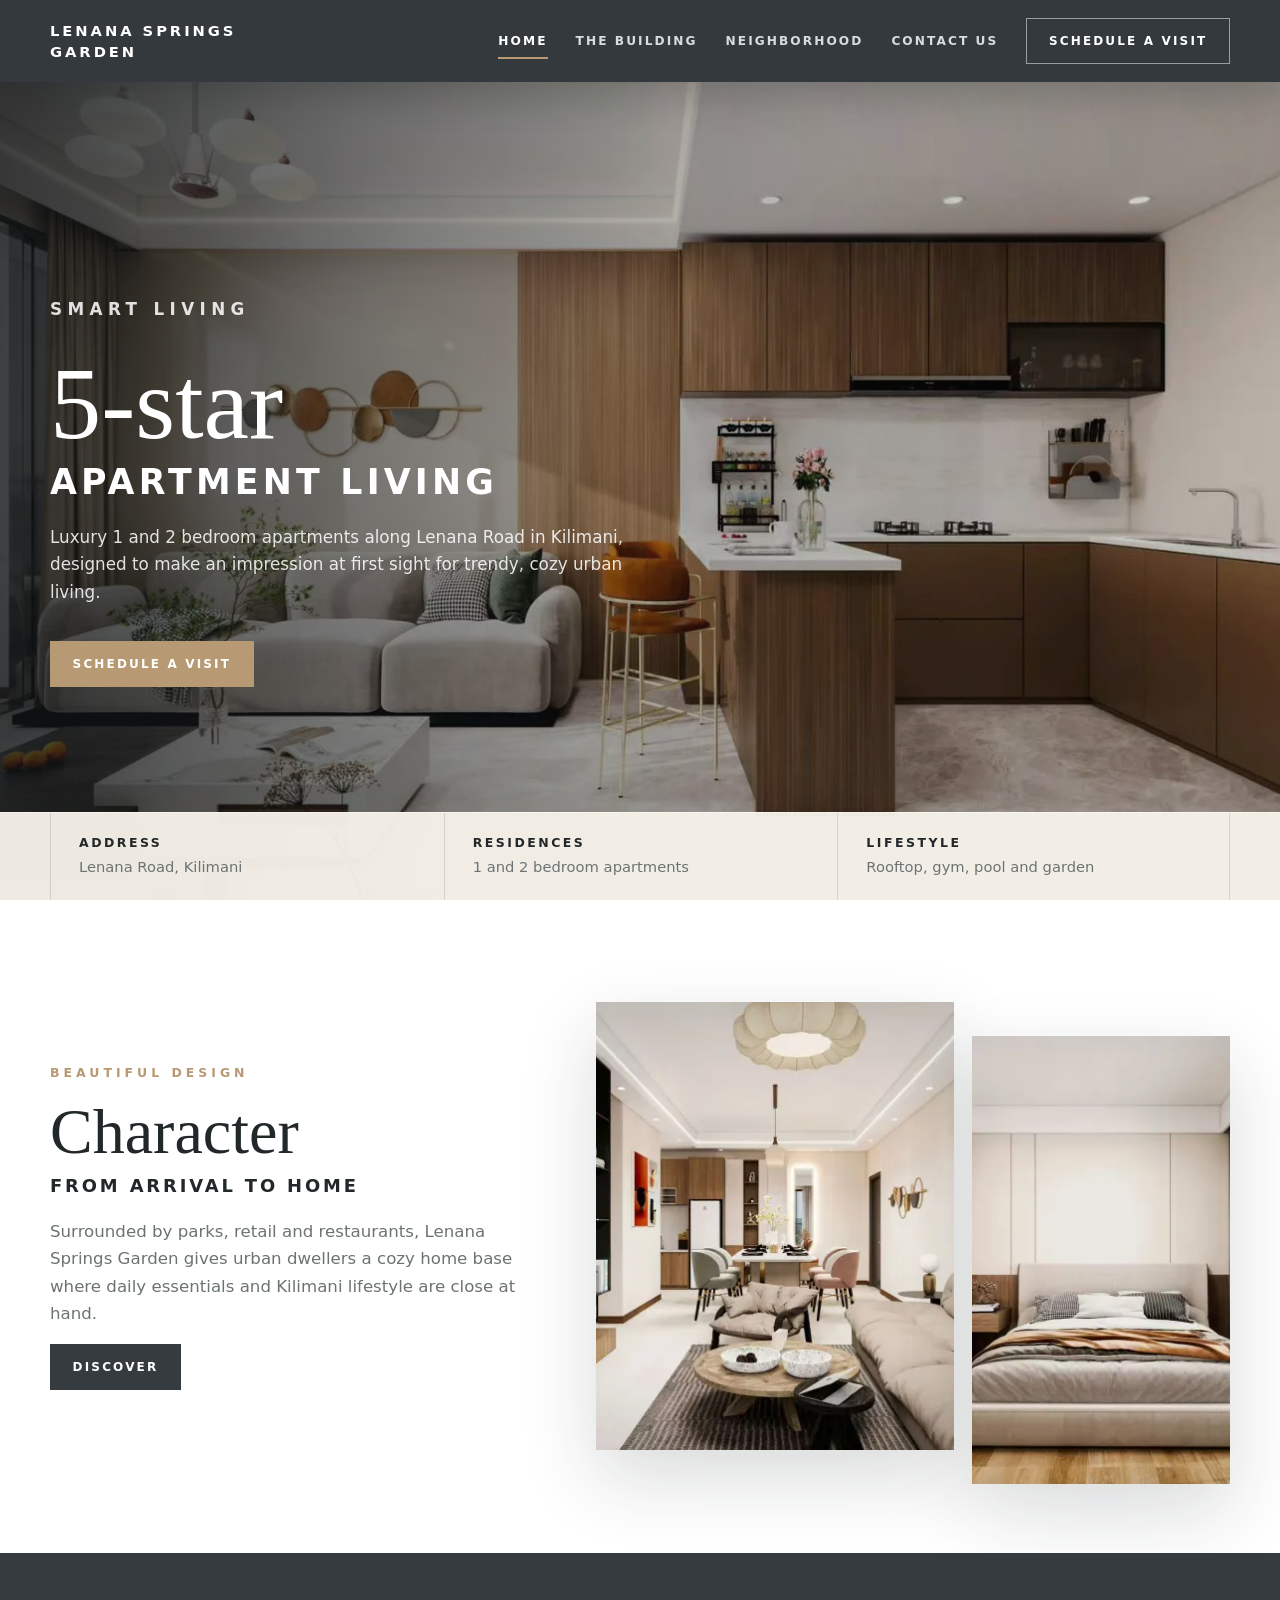
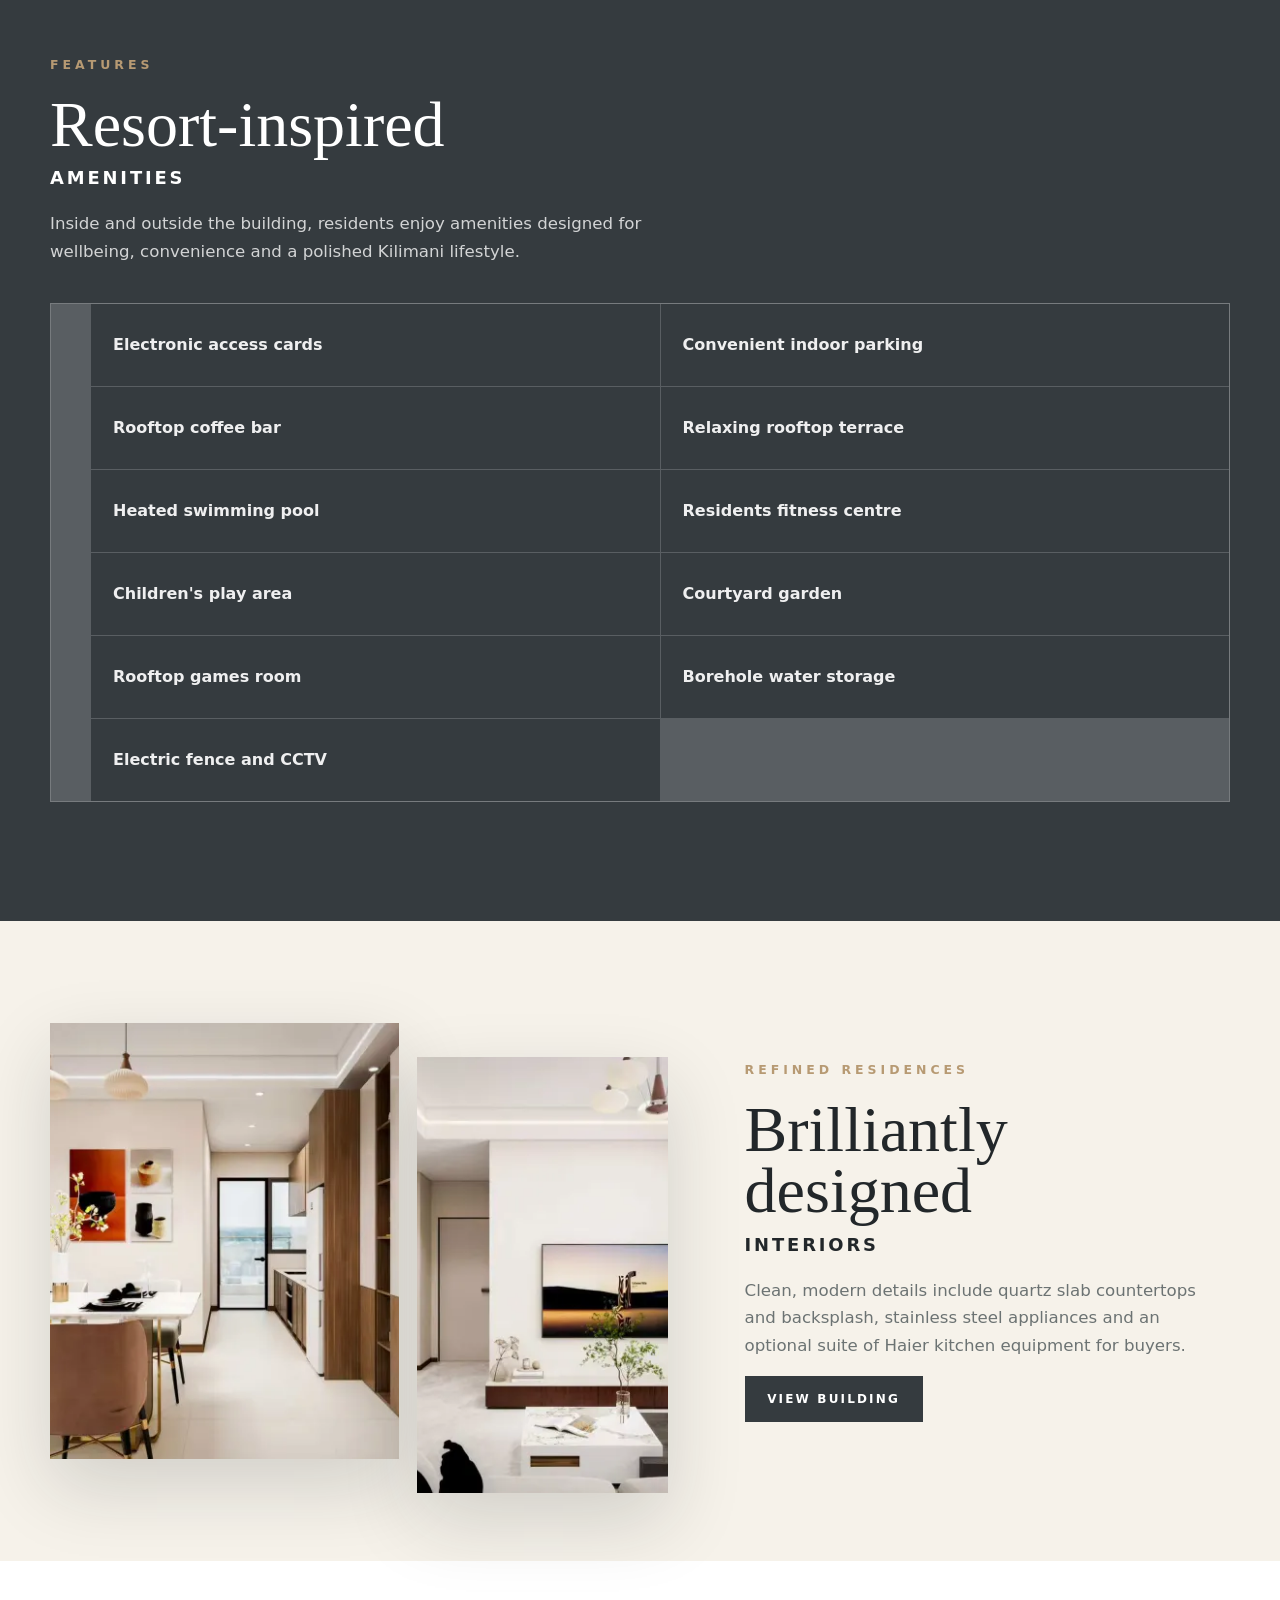
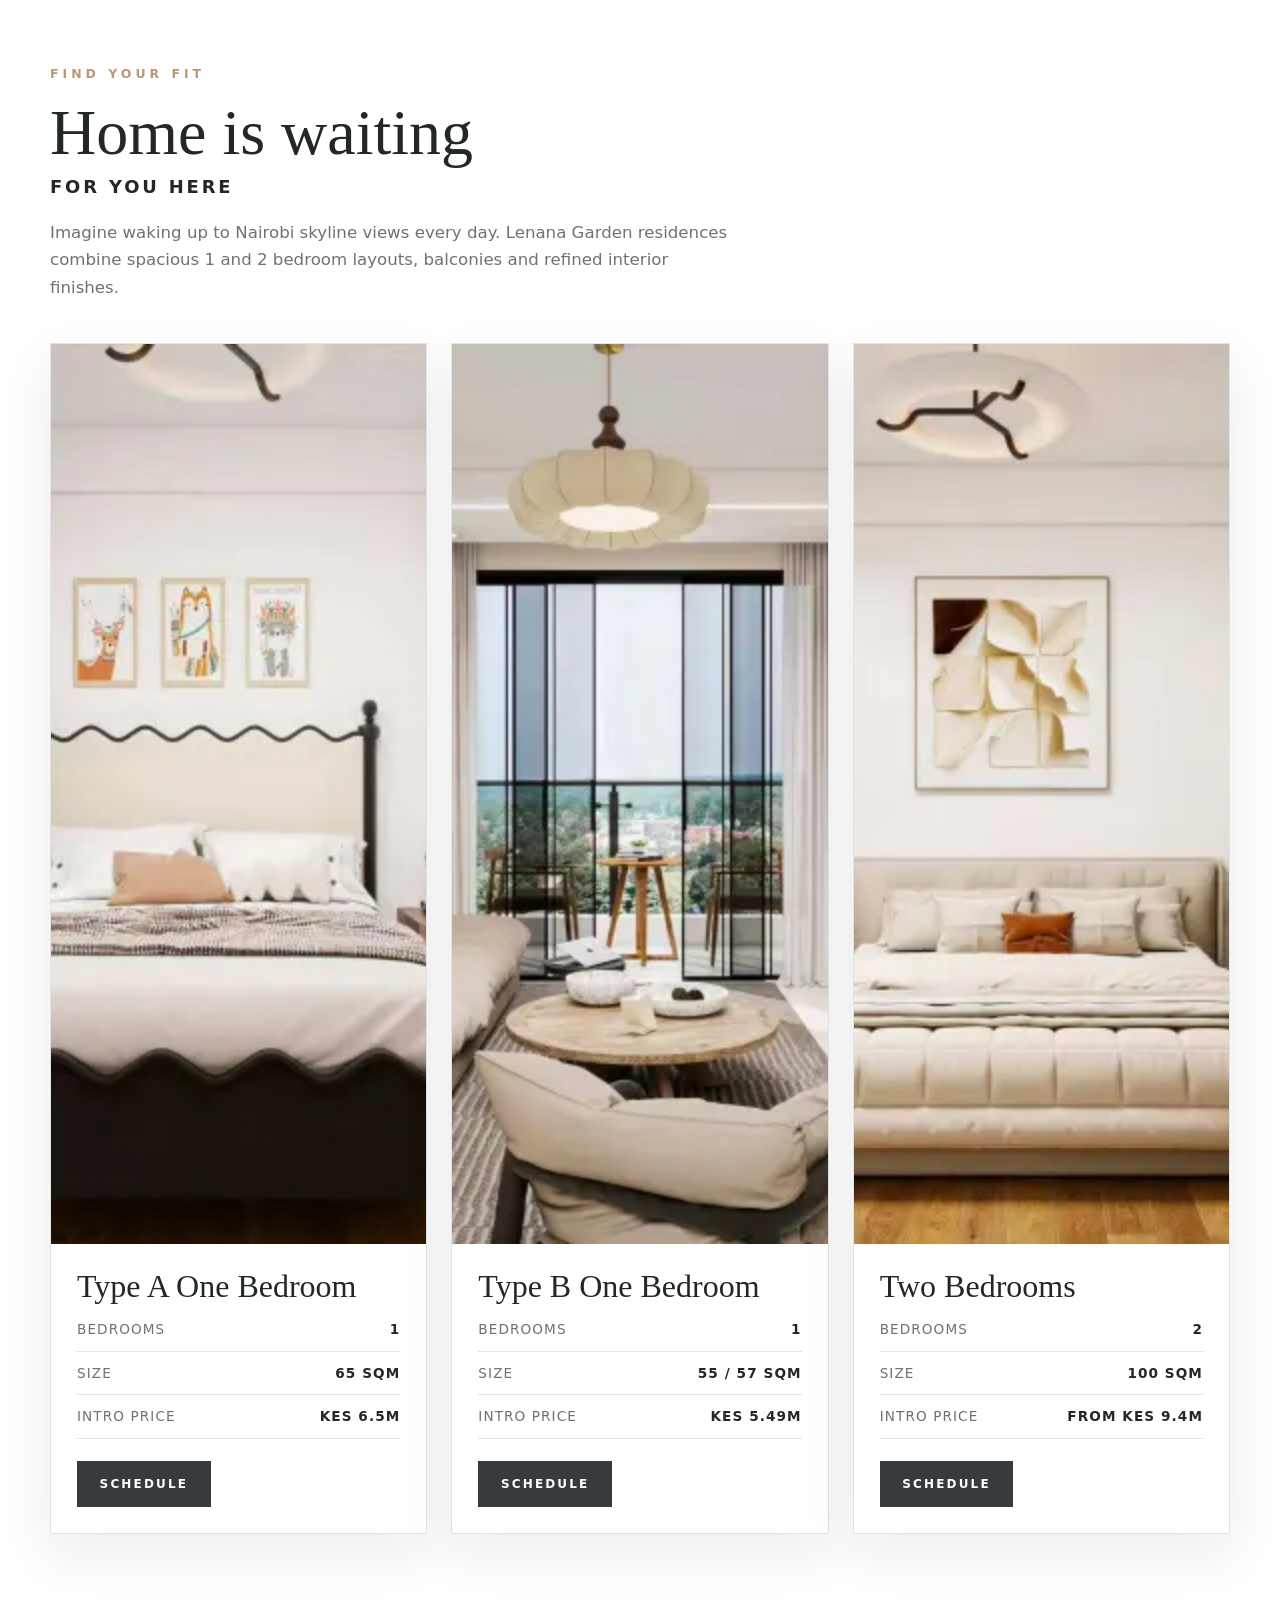
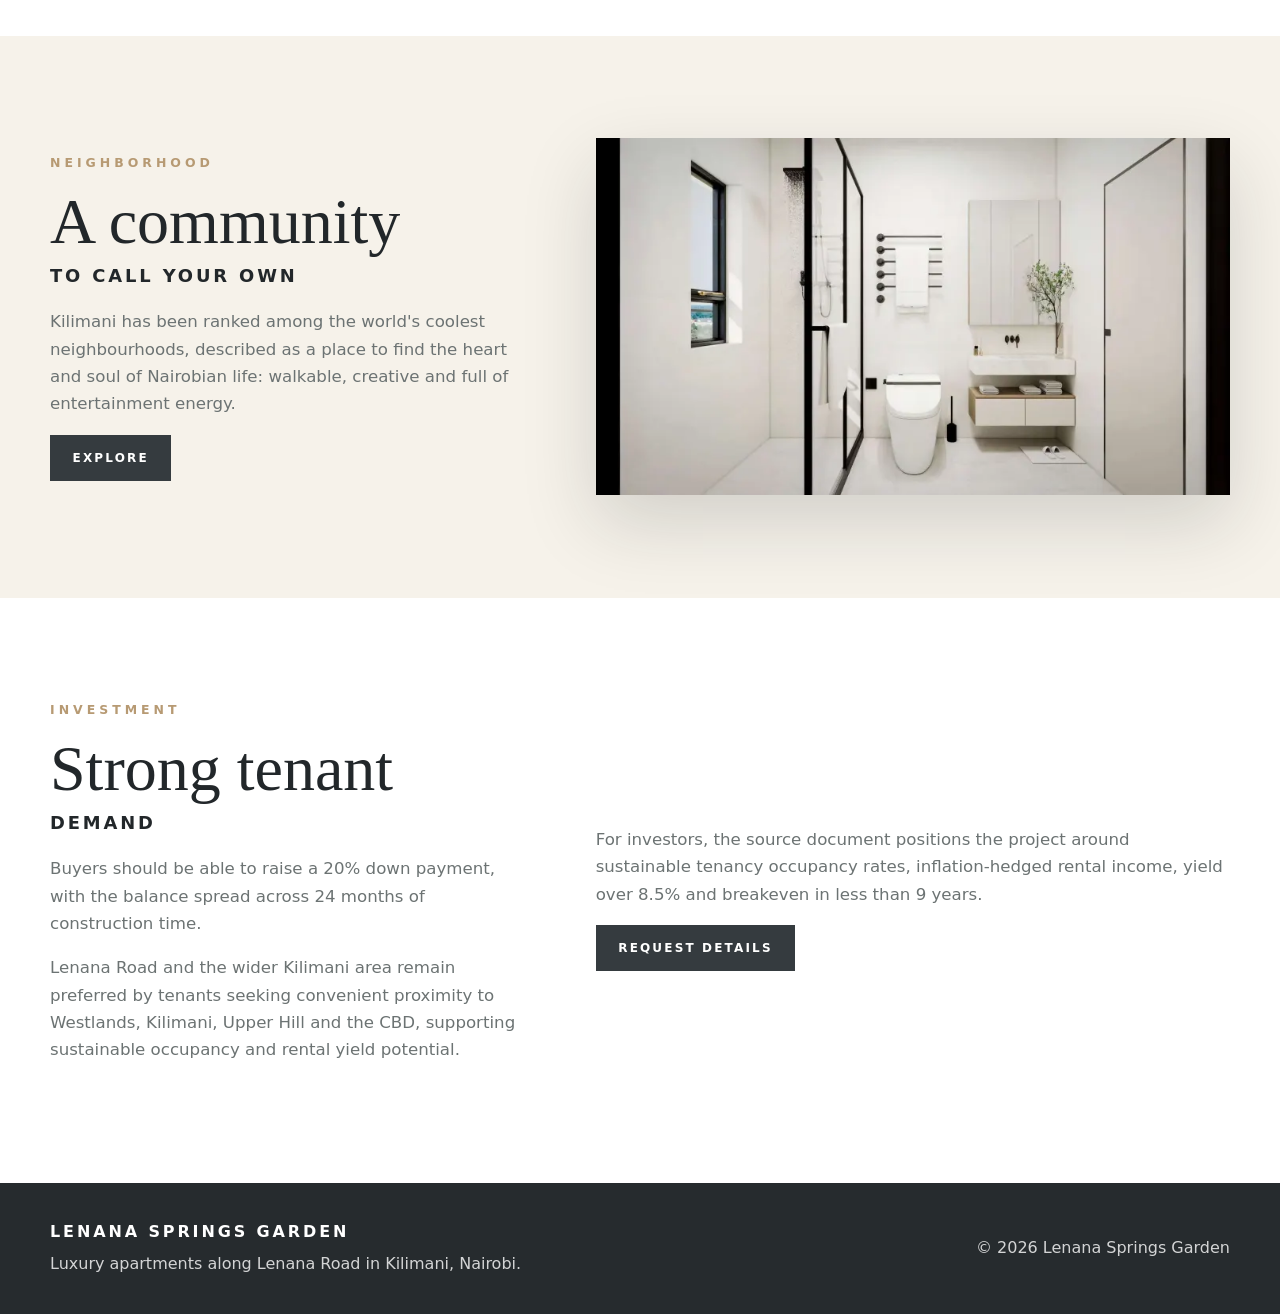
==== index.html @ bd68e7f4 "Initial commit" ====
<!doctype html>
<html lang="en">
<head>
  <meta charset="utf-8">
  <meta name="viewport" content="width=device-width,initial-scale=1">
  <title>Lenana Springs Garden - Luxury Apartments in Kilimani</title>
  <meta name="description" content="Lenana Springs Garden offers luxury 1 and 2 bedroom apartments along Lenana Road in Kilimani, Nairobi with refined interiors, rooftop amenities, secure parking and city convenience.">
  <meta name="robots" content="index, follow">
  <link rel="canonical" href="https://lenanaspringsgarden.co.ke/">
  <meta property="og:title" content="Lenana Springs Garden - Luxury Apartments in Kilimani">
  <meta property="og:description" content="Premium Kilimani apartments with rooftop amenities, refined interiors and secure urban living.">
  <meta property="og:image" content="https://lenanaspringsgarden.co.ke/assets/images/living_room_kitchen.webp">
  <meta property="og:type" content="website">
  <meta name="twitter:card" content="summary_large_image">
  <link rel="preload" as="image" href="assets/images/living_room_kitchen.webp" imagesrcset="assets/images/living_room_kitchen-800.webp 800w, assets/images/living_room_kitchen.webp 1600w" imagesizes="100vw">
  <link rel="icon" href="favicon.svg" type="image/svg+xml">
  <link rel="stylesheet" href="styles.css">
  <script type="application/ld+json">
  {
    "@context": "https://schema.org",
    "@type": "ApartmentComplex",
    "name": "Lenana Springs Garden",
    "url": "https://lenanaspringsgarden.co.ke/",
    "image": "https://lenanaspringsgarden.co.ke/assets/images/living_room_kitchen.webp",
    "email": "sales@lenanaspringsgarden.co.ke",
    "description": "Luxury residential apartments along Lenana Road in Kilimani, Nairobi with rooftop terrace, gym, heated pool, landscaped courtyard and secure parking.",
    "address": {
      "@type": "PostalAddress",
      "streetAddress": "Lenana Road",
      "addressLocality": "Kilimani",
      "addressRegion": "Nairobi",
      "addressCountry": "KE"
    },
    "amenityFeature": [
      { "@type": "LocationFeatureSpecification", "name": "Electronic access cards" },
      { "@type": "LocationFeatureSpecification", "name": "Indoor parking" },
      { "@type": "LocationFeatureSpecification", "name": "Rooftop coffee bar" },
      { "@type": "LocationFeatureSpecification", "name": "Rooftop games room" },
      { "@type": "LocationFeatureSpecification", "name": "Heated swimming pool" },
      { "@type": "LocationFeatureSpecification", "name": "Residents fitness centre" },
      { "@type": "LocationFeatureSpecification", "name": "Children's play area" },
      { "@type": "LocationFeatureSpecification", "name": "Courtyard garden" },
      { "@type": "LocationFeatureSpecification", "name": "Borehole water storage" },
      { "@type": "LocationFeatureSpecification", "name": "Electric fence and CCTV" }
    ],
    "containsPlace": [
      { "@type": "Apartment", "name": "Type A One Bedroom", "floorSize": { "@type": "QuantitativeValue", "value": 65, "unitCode": "MTK" } },
      { "@type": "Apartment", "name": "Type B One Bedroom", "floorSize": { "@type": "QuantitativeValue", "minValue": 55, "maxValue": 57, "unitCode": "MTK" } },
      { "@type": "Apartment", "name": "Two Bedroom", "floorSize": { "@type": "QuantitativeValue", "value": 100, "unitCode": "MTK" } }
    ]
  }
  </script>
</head>
<body>
  <header class="site-header">
    <div class="wrap header-inner">
      <a class="brand" href="index.html">Lenana Springs Garden</a>
      <nav class="nav" id="mainNav" aria-label="Main navigation">
        <a href="index.html" class="active">Home</a>
        <a href="the-building.html">The Building</a>
        <a href="neighborhood.html">Neighborhood</a>
        <a href="contact.html">Contact Us</a>
      </nav>
      <div class="header-actions">
        <button class="button button-outline" type="button" data-modal-open>Schedule a Visit</button>
        <button id="navToggle" class="nav-toggle" type="button" aria-label="Toggle navigation" aria-controls="mainNav" aria-expanded="false">
          <span></span><span></span><span></span>
        </button>
      </div>
    </div>
  </header>

  <main>
    <section class="hero">
      <div class="hero-media">
        <img src="assets/images/living_room_kitchen.webp" srcset="assets/images/living_room_kitchen-800.webp 800w, assets/images/living_room_kitchen.webp 1600w" sizes="100vw" width="1600" height="900" decoding="async" fetchpriority="high" alt="Open-plan Lenana Springs Garden apartment interior">
      </div>
      <div class="wrap">
        <div class="hero-content">
          <p class="eyebrow">Smart Living</p>
          <h1>5-star <span>apartment living</span></h1>
          <p>Luxury 1 and 2 bedroom apartments along Lenana Road in Kilimani, designed to make an impression at first sight for trendy, cozy urban living.</p>
          <button class="button button-primary" type="button" data-modal-open>Schedule a Visit</button>
        </div>
      </div>
      <div class="hero-strip">
        <div class="wrap">
          <div class="strip-item"><strong>Address</strong><span>Lenana Road, Kilimani</span></div>
          <div class="strip-item"><strong>Residences</strong><span>1 and 2 bedroom apartments</span></div>
          <div class="strip-item"><strong>Lifestyle</strong><span>Rooftop, gym, pool and garden</span></div>
        </div>
      </div>
    </section>

    <section class="section section-alt">
      <div class="wrap split">
        <div>
          <p class="eyebrow">Beautiful Design</p>
          <h2 class="section-title">Character <span>from arrival to home</span></h2>
          <p class="lede">Surrounded by parks, retail and restaurants, Lenana Springs Garden gives urban dwellers a cozy home base where daily essentials and Kilimani lifestyle are close at hand.</p>
          <a class="button button-dark" href="the-building.html">Discover</a>
        </div>
        <div class="media-stack">
          <img src="assets/images/living_room.webp" srcset="assets/images/living_room-800.webp 800w, assets/images/living_room.webp 1600w" sizes="(max-width: 700px) 100vw, 50vw" width="1600" height="900" decoding="async" alt="Bright living room at Lenana Springs Garden" loading="lazy">
          <img src="assets/images/bedroom.webp" srcset="assets/images/bedroom-800.webp 800w, assets/images/bedroom.webp 1600w" sizes="(max-width: 700px) 100vw, 50vw" width="1600" height="900" decoding="async" alt="Bedroom interior at Lenana Springs Garden" loading="lazy">
        </div>
      </div>
    </section>

    <section class="section section-deep">
      <div class="wrap">
        <p class="eyebrow">Features</p>
        <h2 class="section-title">Resort-inspired <span>amenities</span></h2>
        <p class="lede">Inside and outside the building, residents enjoy amenities designed for wellbeing, convenience and a polished Kilimani lifestyle.</p>
        <ul class="feature-list">
          <li>Electronic access cards</li>
          <li>Convenient indoor parking</li>
          <li>Rooftop coffee bar</li>
          <li>Relaxing rooftop terrace</li>
          <li>Heated swimming pool</li>
          <li>Residents fitness centre</li>
          <li>Children's play area</li>
          <li>Courtyard garden</li>
          <li>Rooftop games room</li>
          <li>Borehole water storage</li>
          <li>Electric fence and CCTV</li>
        </ul>
      </div>
    </section>

    <section class="section">
      <div class="wrap split reverse">
        <div class="media-stack">
          <img src="assets/images/dining_area.webp" srcset="assets/images/dining_area-800.webp 800w, assets/images/dining_area.webp 1600w" sizes="(max-width: 700px) 100vw, 50vw" width="1600" height="900" decoding="async" alt="Dining area in a Lenana Springs Garden apartment" loading="lazy">
          <img src="assets/images/tv_area.webp" srcset="assets/images/tv_area-800.webp 800w, assets/images/tv_area.webp 1600w" sizes="(max-width: 700px) 100vw, 50vw" width="1600" height="900" decoding="async" alt="TV lounge area in a Lenana Springs Garden apartment" loading="lazy">
        </div>
        <div>
          <p class="eyebrow">Refined Residences</p>
          <h2 class="section-title">Brilliantly designed <span>interiors</span></h2>
          <p class="lede">Clean, modern details include quartz slab countertops and backsplash, stainless steel appliances and an optional suite of Haier kitchen equipment for buyers.</p>
          <a class="button button-dark" href="the-building.html">View Building</a>
        </div>
      </div>
    </section>

    <section class="section section-alt">
      <div class="wrap">
        <p class="eyebrow">Find Your Fit</p>
        <h2 class="section-title">Home is waiting <span>for you here</span></h2>
          <p class="lede">Imagine waking up to Nairobi skyline views every day. Lenana Garden residences combine spacious 1 and 2 bedroom layouts, balconies and refined interior finishes.</p>
        <div class="residence-grid">
          <article class="residence-card">
            <img src="assets/images/bed.webp" srcset="assets/images/bed-800.webp 800w, assets/images/bed.webp 1600w" sizes="(max-width: 700px) 100vw, 50vw" width="1600" height="900" decoding="async" alt="One bedroom apartment bedroom" loading="lazy">
            <div class="residence-card-body">
              <h3>Type A One Bedroom</h3>
              <ul class="specs">
                <li><span>Bedrooms</span><strong>1</strong></li>
                <li><span>Size</span><strong>65 sqm</strong></li>
                <li><span>Intro Price</span><strong>KES 6.5M</strong></li>
              </ul>
              <button class="button button-dark" type="button" data-modal-open>Schedule</button>
            </div>
          </article>
          <article class="residence-card">
            <img src="assets/images/living_room2.webp" srcset="assets/images/living_room2-800.webp 800w, assets/images/living_room2.webp 1600w" sizes="(max-width: 700px) 100vw, 50vw" width="1600" height="900" decoding="async" alt="Two bedroom apartment living area" loading="lazy">
            <div class="residence-card-body">
              <h3>Type B One Bedroom</h3>
              <ul class="specs">
                <li><span>Bedrooms</span><strong>1</strong></li>
                <li><span>Size</span><strong>55 / 57 sqm</strong></li>
                <li><span>Intro Price</span><strong>KES 5.49M</strong></li>
              </ul>
              <button class="button button-dark" type="button" data-modal-open>Schedule</button>
            </div>
          </article>
          <article class="residence-card">
            <img src="assets/images/bed2.webp" srcset="assets/images/bed2-800.webp 800w, assets/images/bed2.webp 1600w" sizes="(max-width: 700px) 100vw, 50vw" width="1600" height="900" decoding="async" alt="Two bedroom apartment bedroom" loading="lazy">
            <div class="residence-card-body">
              <h3>Two Bedrooms</h3>
              <ul class="specs">
                <li><span>Bedrooms</span><strong>2</strong></li>
                <li><span>Size</span><strong>100 sqm</strong></li>
                <li><span>Intro Price</span><strong>From KES 9.4M</strong></li>
              </ul>
              <button class="button button-dark" type="button" data-modal-open>Schedule</button>
            </div>
          </article>
        </div>
      </div>
    </section>

    <section class="section">
      <div class="wrap split">
        <div>
          <p class="eyebrow">Neighborhood</p>
          <h2 class="section-title">A community <span>to call your own</span></h2>
          <p class="lede">Kilimani has been ranked among the world's coolest neighbourhoods, described as a place to find the heart and soul of Nairobian life: walkable, creative and full of entertainment energy.</p>
          <a class="button button-dark" href="neighborhood.html">Explore</a>
        </div>
        <img class="feature-image" src="assets/images/washroom.webp" srcset="assets/images/washroom-800.webp 800w, assets/images/washroom.webp 1600w" sizes="(max-width: 700px) 100vw, 50vw" width="1600" height="900" decoding="async" alt="Bathroom finish at Lenana Springs Garden" loading="lazy">
      </div>
    </section>

    <section class="section section-alt">
      <div class="wrap split">
        <div>
          <p class="eyebrow">Investment</p>
          <h2 class="section-title">Strong tenant <span>demand</span></h2>
          <p class="lede">Buyers should be able to raise a 20% down payment, with the balance spread across 24 months of construction time.</p>
          <p class="lede">Lenana Road and the wider Kilimani area remain preferred by tenants seeking convenient proximity to Westlands, Kilimani, Upper Hill and the CBD, supporting sustainable occupancy and rental yield potential.</p>
        </div>
        <div>
          <p class="lede">For investors, the source document positions the project around sustainable tenancy occupancy rates, inflation-hedged rental income, yield over 8.5% and breakeven in less than 9 years.</p>
          <button class="button button-dark" type="button" data-modal-open>Request Details</button>
        </div>
      </div>
    </section>
  </main>

  <footer class="site-footer">
    <div class="wrap footer-inner">
      <div>
        <p class="footer-brand">Lenana Springs Garden</p>
        <span>Luxury apartments along Lenana Road in Kilimani, Nairobi.</span>
      </div>
      <span>© 2026 Lenana Springs Garden</span>
    </div>
  </footer>

  <div id="contactModal" class="modal" aria-hidden="true">
    <div class="modal-backdrop" data-modal-close></div>
    <div class="modal-content" role="dialog" aria-modal="true" aria-labelledby="modalTitle">
      <div class="modal-header">
        <div>
          <p class="eyebrow">Schedule a Visit</p>
          <h2 id="modalTitle">Contact Sales</h2>
        </div>
        <button type="button" class="modal-close" data-modal-close aria-label="Close contact form">×</button>
      </div>
      <form class="contact-form">
        <label>Your Name<input name="name" autocomplete="name" required></label>
        <label>Your Email<input name="email" type="email" autocomplete="email" required></label>
        <label>Preferred Date<input name="date" type="date"></label>
        <label>Phone Number<input name="phone" autocomplete="tel"></label>
        <label>Message<textarea name="message"></textarea></label>
        <button type="submit" class="button button-primary">Send Enquiry</button>
      </form>
    </div>
  </div>
  <script src="script.js"></script>
</body>
</html>
---- styles.css ----
:root {
  --ink: #22272a;
  --muted: #6c7373;
  --paper: #f6f2ea;
  --paper-deep: #ebe3d6;
  --white: #fff;
  --charcoal: #353b3f;
  --charcoal-2: #262b2e;
  --gold: #b79a73;
  --gold-dark: #917553;
  --line: rgba(34, 39, 42, 0.13);
  --shadow: 0 28px 70px rgba(24, 28, 31, 0.16);
  --max: 1180px;
}

* { box-sizing: border-box; }

html { scroll-behavior: smooth; }

body {
  margin: 0;
  color: var(--ink);
  background: var(--paper);
  font-family: "Montserrat", "Avenir Next", Inter, system-ui, -apple-system, BlinkMacSystemFont, "Segoe UI", sans-serif;
  line-height: 1.65;
}

body.modal-lock { overflow: hidden; }

img { display: block; width: 100%; max-width: 100%; }
a { color: inherit; text-decoration: none; }
button, input, textarea { font: inherit; }

.wrap {
  width: min(var(--max), calc(100% - 40px));
  margin: 0 auto;
}

.site-header {
  position: sticky;
  top: 0;
  z-index: 30;
  background: rgba(48, 54, 58, 0.98);
  color: var(--white);
  box-shadow: 0 12px 38px rgba(0, 0, 0, 0.18);
}

.header-inner {
  min-height: 82px;
  display: flex;
  align-items: center;
  gap: 28px;
}

.brand {
  max-width: 240px;
  font-size: 0.92rem;
  font-weight: 800;
  letter-spacing: 0.2em;
  line-height: 1.45;
  text-transform: uppercase;
}

.nav {
  margin-left: auto;
  display: flex;
  align-items: center;
  gap: 28px;
}

.nav a {
  position: relative;
  padding: 30px 0;
  font-size: 0.76rem;
  font-weight: 800;
  letter-spacing: 0.17em;
  text-transform: uppercase;
  color: rgba(255, 255, 255, 0.82);
}

.nav a::after {
  content: "";
  position: absolute;
  left: 0;
  right: 0;
  bottom: 22px;
  height: 2px;
  transform: scaleX(0);
  transform-origin: left;
  background: var(--gold);
  transition: transform 0.22s ease;
}

.nav a:hover,
.nav a:focus,
.nav a.active { color: var(--white); }

.nav a:hover::after,
.nav a:focus::after,
.nav a.active::after { transform: scaleX(1); }

.header-actions {
  display: flex;
  align-items: center;
  gap: 14px;
}

.button {
  min-height: 46px;
  display: inline-flex;
  align-items: center;
  justify-content: center;
  gap: 8px;
  border: 1px solid transparent;
  border-radius: 0;
  padding: 0.9rem 1.35rem;
  cursor: pointer;
  font-weight: 800;
  font-size: 0.75rem;
  letter-spacing: 0.18em;
  line-height: 1;
  text-transform: uppercase;
  transition: background 0.22s ease, color 0.22s ease, border-color 0.22s ease, transform 0.22s ease;
}

.button:hover { transform: translateY(-1px); }
.button-primary { background: var(--gold); border-color: var(--gold); color: var(--white); }
.button-primary:hover { background: var(--gold-dark); border-color: var(--gold-dark); }
.button-outline { background: transparent; border-color: rgba(255, 255, 255, 0.5); color: var(--white); }
.button-outline:hover { background: var(--white); color: var(--charcoal); }
.button-dark { background: var(--charcoal); border-color: var(--charcoal); color: var(--white); }
.button-dark:hover { background: var(--charcoal-2); }

.nav-toggle {
  display: none;
  width: 46px;
  height: 46px;
  border: 1px solid rgba(255, 255, 255, 0.28);
  background: transparent;
  color: var(--white);
  cursor: pointer;
}

.nav-toggle span {
  display: block;
  width: 18px;
  height: 2px;
  margin: 4px auto;
  background: currentColor;
}

.hero {
  position: relative;
  min-height: calc(100vh - 82px);
  display: grid;
  align-items: center;
  overflow: hidden;
  color: var(--white);
  background: var(--charcoal);
}

.hero-media {
  position: absolute;
  inset: 0;
}

.hero-media img {
  height: 100%;
  object-fit: cover;
}

.hero-media::after {
  content: "";
  position: absolute;
  inset: 0;
  background: linear-gradient(90deg, rgba(16, 20, 22, 0.78), rgba(16, 20, 22, 0.35) 48%, rgba(16, 20, 22, 0.08));
}

.hero-content {
  position: relative;
  z-index: 1;
  padding: 8vw 0 10vw;
  max-width: 720px;
}

.eyebrow {
  margin: 0 0 18px;
  color: var(--gold);
  font-size: 0.78rem;
  font-weight: 900;
  letter-spacing: 0.32em;
  text-transform: uppercase;
}

.hero h1,
.page-hero h1 {
  margin: 0;
  font-family: Georgia, "Times New Roman", serif;
  font-size: clamp(3.6rem, 8vw, 7.7rem);
  line-height: 0.92;
  font-weight: 500;
  letter-spacing: 0;
}

.hero h1 span,
.page-hero h1 span {
  display: block;
  margin-top: 14px;
  font-family: "Montserrat", Inter, system-ui, sans-serif;
  font-size: 0.34em;
  font-weight: 900;
  letter-spacing: 0.12em;
  text-transform: uppercase;
}

.hero p,
.page-hero p {
  max-width: 580px;
  margin: 26px 0 34px;
  color: rgba(255, 255, 255, 0.86);
  font-size: 1.05rem;
}

.hero-strip {
  position: absolute;
  left: 0;
  right: 0;
  bottom: 0;
  z-index: 2;
  background: rgba(246, 242, 234, 0.96);
  color: var(--ink);
  border-top: 1px solid rgba(255, 255, 255, 0.45);
}

.hero-strip .wrap {
  min-height: 82px;
  display: grid;
  grid-template-columns: repeat(3, 1fr);
  gap: 1px;
}

.strip-item {
  padding: 20px 28px;
  border-left: 1px solid var(--line);
}

.strip-item:last-child { border-right: 1px solid var(--line); }
.strip-item strong { display: block; font-size: 0.78rem; letter-spacing: 0.2em; text-transform: uppercase; }
.strip-item span { color: var(--muted); font-size: 0.92rem; }

.section {
  padding: clamp(72px, 8vw, 118px) 0;
}

.section-alt { background: var(--white); }
.section-deep { background: var(--charcoal); color: var(--white); }

.split {
  display: grid;
  grid-template-columns: 0.85fr 1.15fr;
  gap: clamp(36px, 6vw, 88px);
  align-items: center;
}

.split.reverse { grid-template-columns: 1.12fr 0.88fr; }

.section-title {
  margin: 0 0 24px;
  font-family: Georgia, "Times New Roman", serif;
  font-size: clamp(2.65rem, 5vw, 5.2rem);
  line-height: 0.96;
  font-weight: 500;
  letter-spacing: 0;
}

.section-title span {
  display: block;
  margin-top: 14px;
  font-family: "Montserrat", Inter, system-ui, sans-serif;
  font-size: 0.28em;
  font-weight: 900;
  letter-spacing: 0.16em;
  text-transform: uppercase;
}

.lede {
  max-width: 680px;
  color: var(--muted);
  font-size: 1.04rem;
}

.section-deep .lede { color: rgba(255, 255, 255, 0.78); }

.media-stack {
  display: grid;
  grid-template-columns: 1fr 0.72fr;
  gap: 18px;
  align-items: end;
}

.media-stack img,
.feature-image,
.gallery-grid img {
  height: 100%;
  object-fit: cover;
  box-shadow: var(--shadow);
}

.media-stack img:first-child { aspect-ratio: 4 / 5; }
.media-stack img:last-child { aspect-ratio: 4 / 3; transform: translateY(34px); }

.feature-list {
  display: grid;
  grid-template-columns: repeat(2, minmax(0, 1fr));
  gap: 1px;
  margin-top: 38px;
  background: rgba(255, 255, 255, 0.18);
  border: 1px solid rgba(255, 255, 255, 0.18);
}

.feature-list li {
  list-style: none;
  min-height: 82px;
  display: flex;
  align-items: center;
  padding: 18px 22px;
  background: var(--charcoal);
  font-weight: 800;
  color: rgba(255, 255, 255, 0.92);
}

.residence-grid {
  display: grid;
  grid-template-columns: repeat(3, minmax(0, 1fr));
  gap: 24px;
  margin-top: 42px;
}

.residence-card {
  background: var(--white);
  border: 1px solid var(--line);
  box-shadow: 0 20px 50px rgba(25, 29, 31, 0.08);
}

.residence-card img {
  aspect-ratio: 16 / 10;
  object-fit: cover;
}

.residence-card-body {
  padding: 26px;
}

.residence-card h3 {
  margin: 0 0 16px;
  font-family: Georgia, "Times New Roman", serif;
  font-size: 2rem;
  line-height: 1;
  font-weight: 500;
}

.specs {
  display: grid;
  gap: 10px;
  margin: 0 0 22px;
  padding: 0;
}

.specs li {
  display: flex;
  justify-content: space-between;
  gap: 16px;
  border-bottom: 1px solid var(--line);
  padding-bottom: 10px;
  list-style: none;
  color: var(--muted);
  font-size: 0.85rem;
  text-transform: uppercase;
  letter-spacing: 0.08em;
}

.specs strong { color: var(--ink); }

.gallery-grid {
  display: grid;
  grid-template-columns: 1.1fr 0.9fr 1fr;
  gap: 18px;
  margin-top: 42px;
}

.gallery-grid img { aspect-ratio: 1 / 1; }
.gallery-grid img:nth-child(2) { aspect-ratio: 1 / 1.35; }

.page-hero {
  position: relative;
  min-height: 58vh;
  display: grid;
  align-items: end;
  overflow: hidden;
  color: var(--white);
  background: var(--charcoal);
}

.page-hero .hero-content { padding: 7vw 0; }

.contact-panel {
  display: grid;
  grid-template-columns: 0.9fr 1.1fr;
  gap: clamp(34px, 5vw, 72px);
  align-items: start;
}

.contact-details {
  display: grid;
  gap: 20px;
  margin-top: 32px;
}

.contact-details div {
  padding-top: 20px;
  border-top: 1px solid var(--line);
}

.contact-details strong {
  display: block;
  margin-bottom: 6px;
  font-size: 0.8rem;
  letter-spacing: 0.18em;
  text-transform: uppercase;
}

.contact-form {
  display: grid;
  gap: 16px;
  padding: clamp(26px, 4vw, 44px);
  background: var(--white);
  border: 1px solid var(--line);
  box-shadow: var(--shadow);
}

.contact-form label {
  display: grid;
  gap: 8px;
  color: var(--muted);
  font-size: 0.82rem;
  font-weight: 800;
  letter-spacing: 0.12em;
  text-transform: uppercase;
}

.contact-form input,
.contact-form textarea {
  width: 100%;
  border: 0;
  border-bottom: 1px solid rgba(34, 39, 42, 0.22);
  border-radius: 0;
  background: transparent;
  padding: 12px 0;
  color: var(--ink);
  outline: none;
}

.contact-form input:focus,
.contact-form textarea:focus { border-color: var(--gold); }
.contact-form textarea { min-height: 132px; resize: vertical; }

.site-footer {
  background: var(--charcoal-2);
  color: rgba(255, 255, 255, 0.8);
  padding: 36px 0;
}

.footer-inner {
  display: flex;
  justify-content: space-between;
  gap: 24px;
  align-items: center;
}

.footer-brand {
  margin: 0 0 6px;
  color: var(--white);
  font-weight: 900;
  letter-spacing: 0.18em;
  text-transform: uppercase;
}

.modal {
  position: fixed;
  inset: 0;
  z-index: 100;
  display: none;
  align-items: center;
  justify-content: center;
  padding: 20px;
}

.modal.open { display: flex; }

.modal-backdrop {
  position: absolute;
  inset: 0;
  background: rgba(18, 22, 24, 0.72);
  backdrop-filter: blur(6px);
}

.modal-content {
  position: relative;
  z-index: 1;
  width: min(620px, 100%);
  max-height: calc(100vh - 40px);
  overflow: auto;
  background: var(--paper);
  box-shadow: 0 40px 100px rgba(0, 0, 0, 0.32);
}

.modal-header {
  display: flex;
  justify-content: space-between;
  gap: 24px;
  padding: 30px 34px 0;
}

.modal-header h2 {
  margin: 0 0 16px;
  font-family: Georgia, "Times New Roman", serif;
  font-size: 2.4rem;
  line-height: 1;
  font-weight: 500;
}

.modal-close {
  width: 42px;
  height: 42px;
  border: 1px solid var(--line);
  background: var(--white);
  cursor: pointer;
  color: var(--ink);
  font-size: 1.5rem;
}

.modal .contact-form {
  box-shadow: none;
  border: 0;
  background: transparent;
  padding-top: 12px;
}

@media (max-width: 980px) {
  .header-inner { min-height: 72px; }
  .nav {
    position: absolute;
    top: 100%;
    left: 20px;
    right: 20px;
    display: none;
    flex-direction: column;
    align-items: stretch;
    gap: 0;
    padding: 10px 18px 18px;
    background: rgba(48, 54, 58, 0.98);
  }

  .nav.open { display: flex; }
  .nav a { padding: 16px 0; }
  .nav a::after { bottom: 10px; }
  .nav-toggle { display: block; }
  .header-actions { margin-left: auto; }
  .header-actions .button { display: none; }
  .hero { min-height: 760px; }
  .hero-strip .wrap,
  .split,
  .split.reverse,
  .contact-panel { grid-template-columns: 1fr; }
  .strip-item { border-right: 1px solid var(--line); }
  .media-stack,
  .residence-grid,
  .gallery-grid { grid-template-columns: 1fr 1fr; }
}

@media (max-width: 680px) {
  .wrap { width: min(100% - 28px, var(--max)); }
  .brand { font-size: 0.76rem; letter-spacing: 0.14em; }
  .hero { min-height: 720px; }
  .hero-content { padding-bottom: 250px; }
  .hero-media::after { background: linear-gradient(180deg, rgba(16, 20, 22, 0.78), rgba(16, 20, 22, 0.32)); }
  .hero-strip .wrap,
  .feature-list,
  .media-stack,
  .residence-grid,
  .gallery-grid { grid-template-columns: 1fr; }
  .media-stack img:last-child { transform: none; }
  .section { padding: 64px 0; }
  .footer-inner { flex-direction: column; align-items: flex-start; }
  .modal-header { padding: 24px 24px 0; }
  .modal .contact-form { padding: 18px 24px 28px; }
}
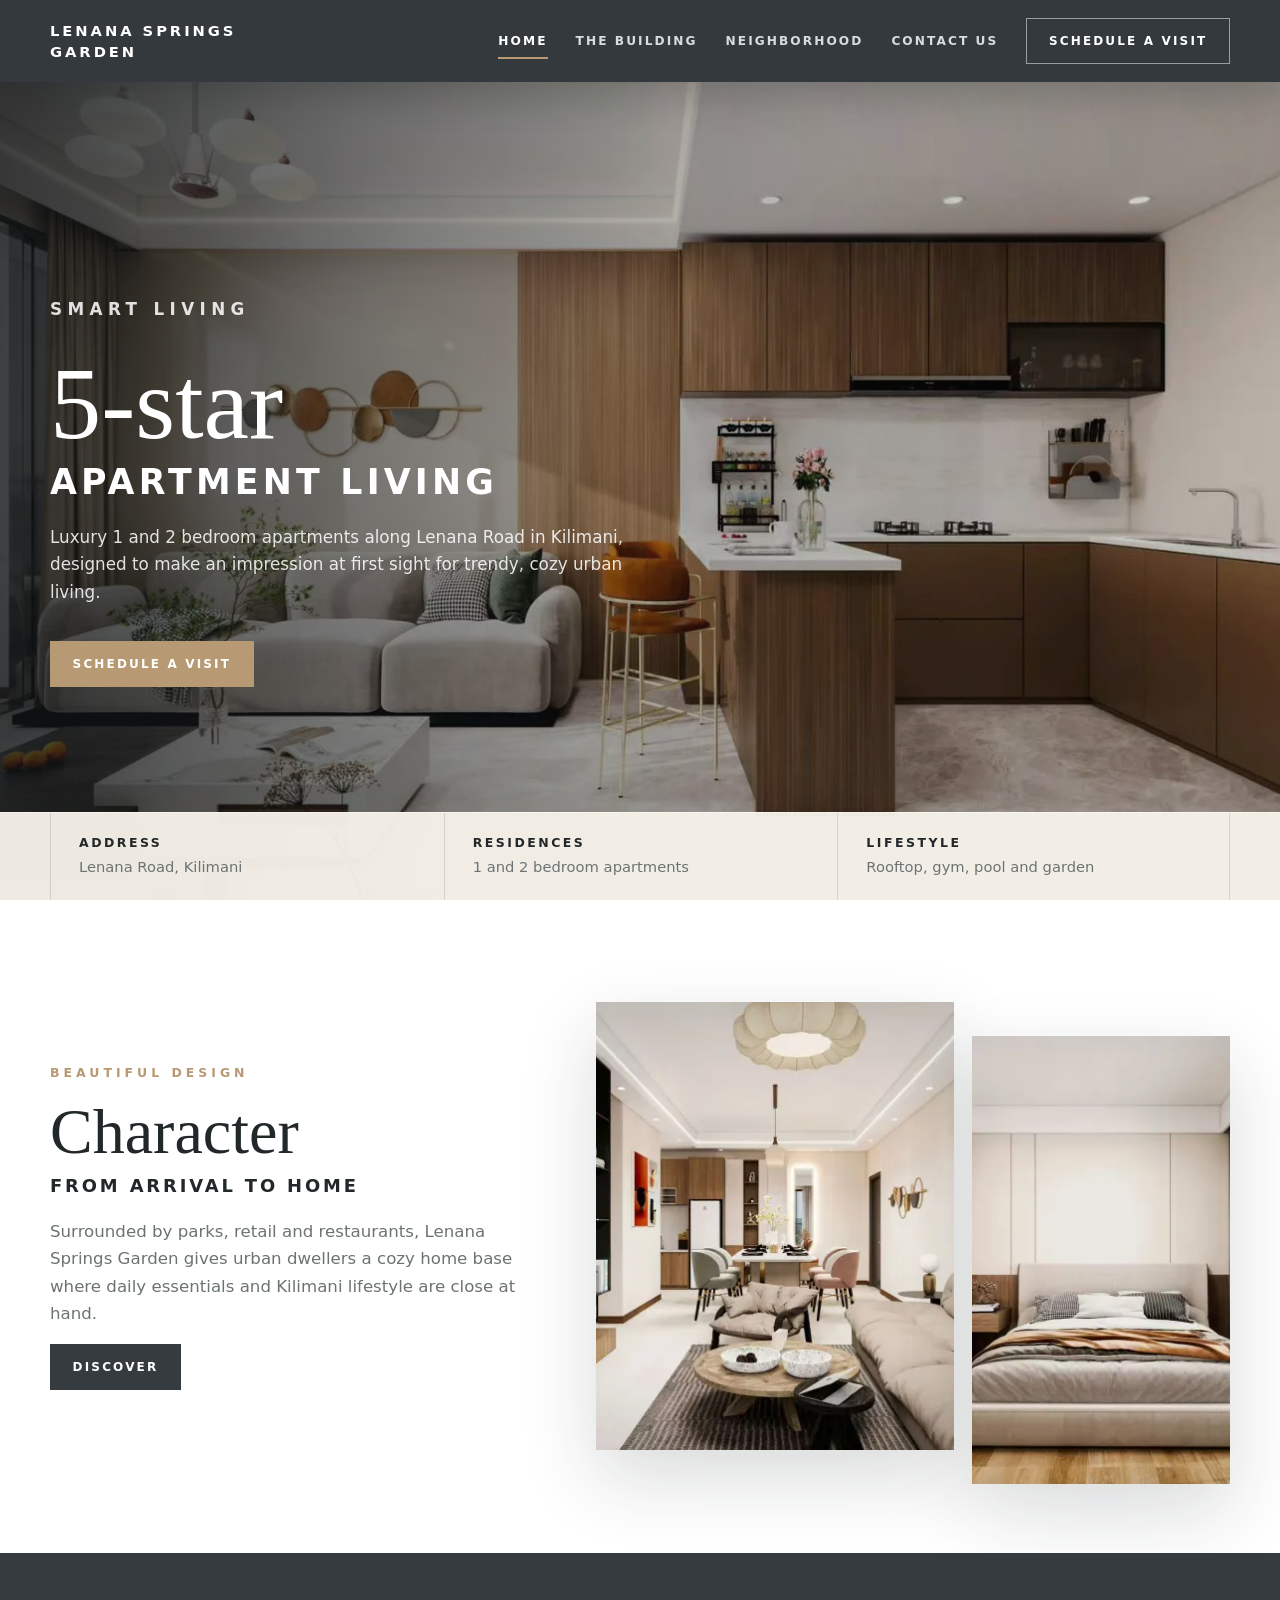
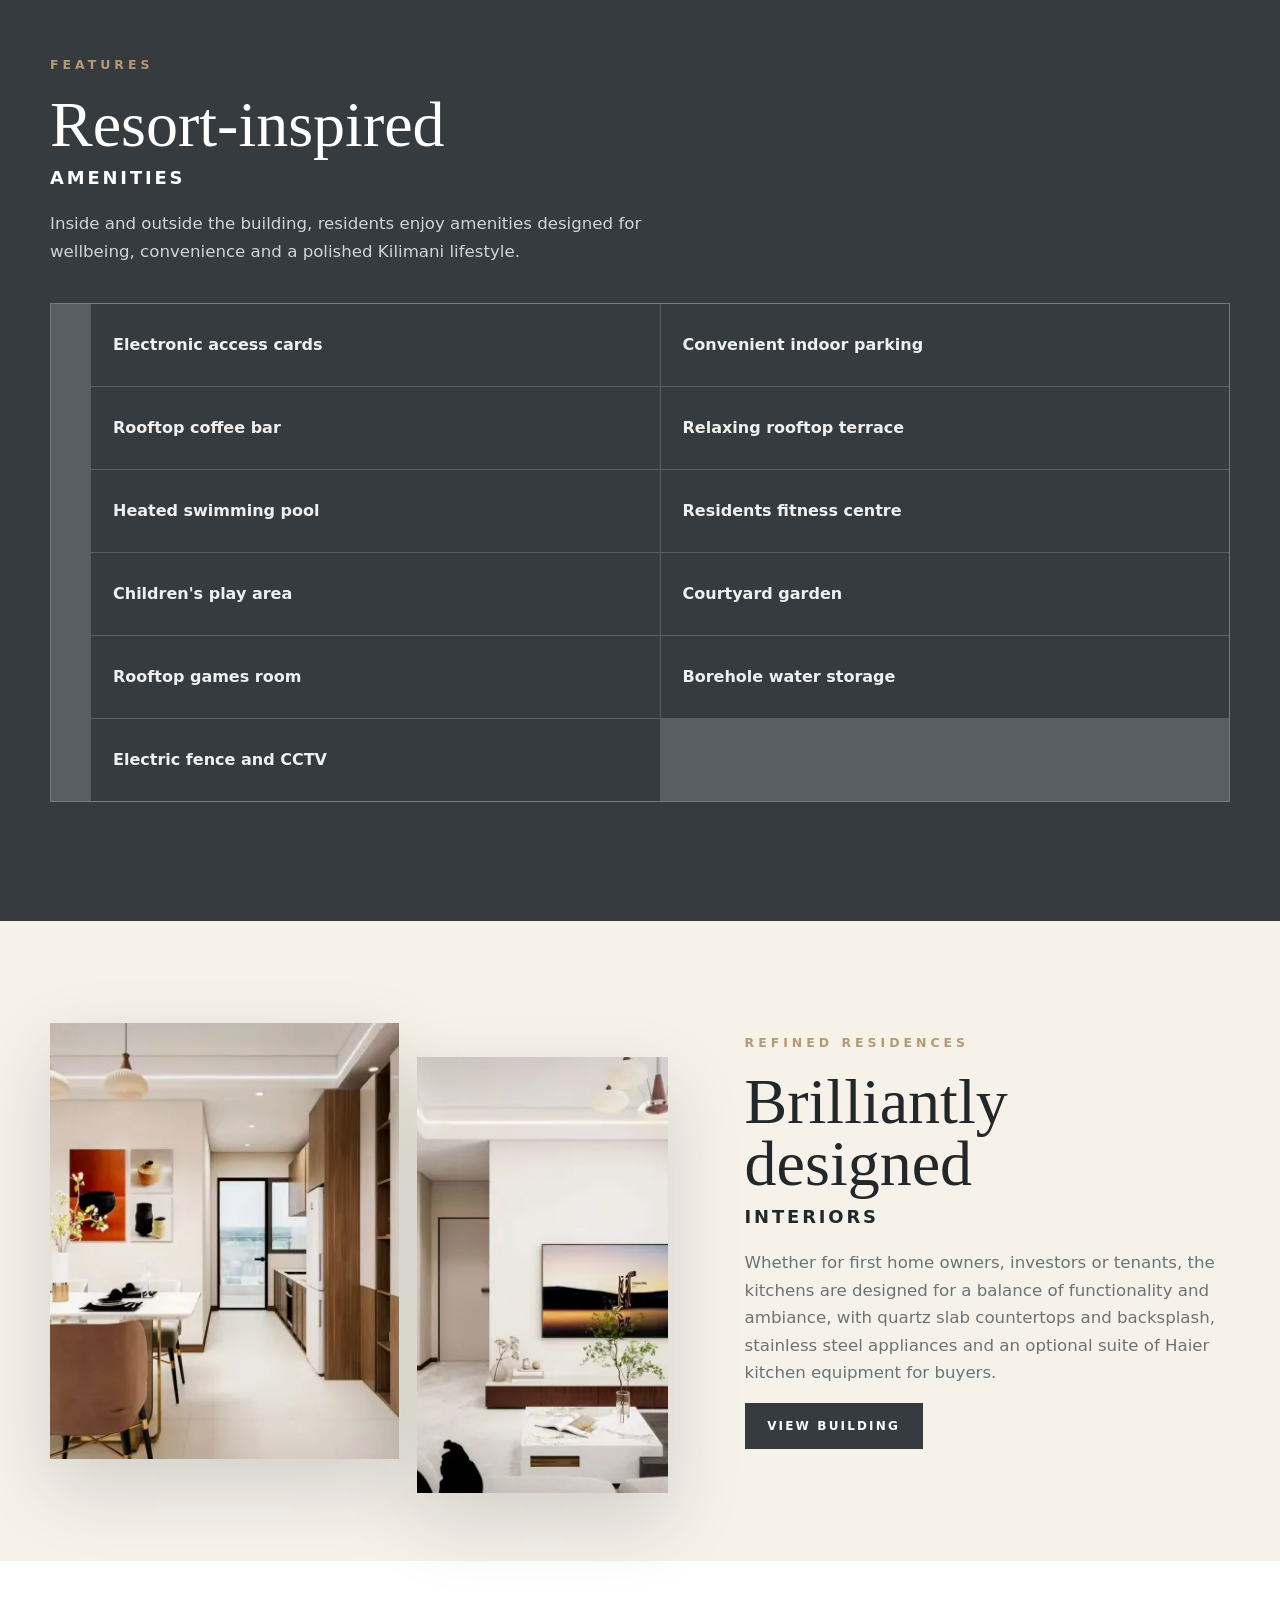
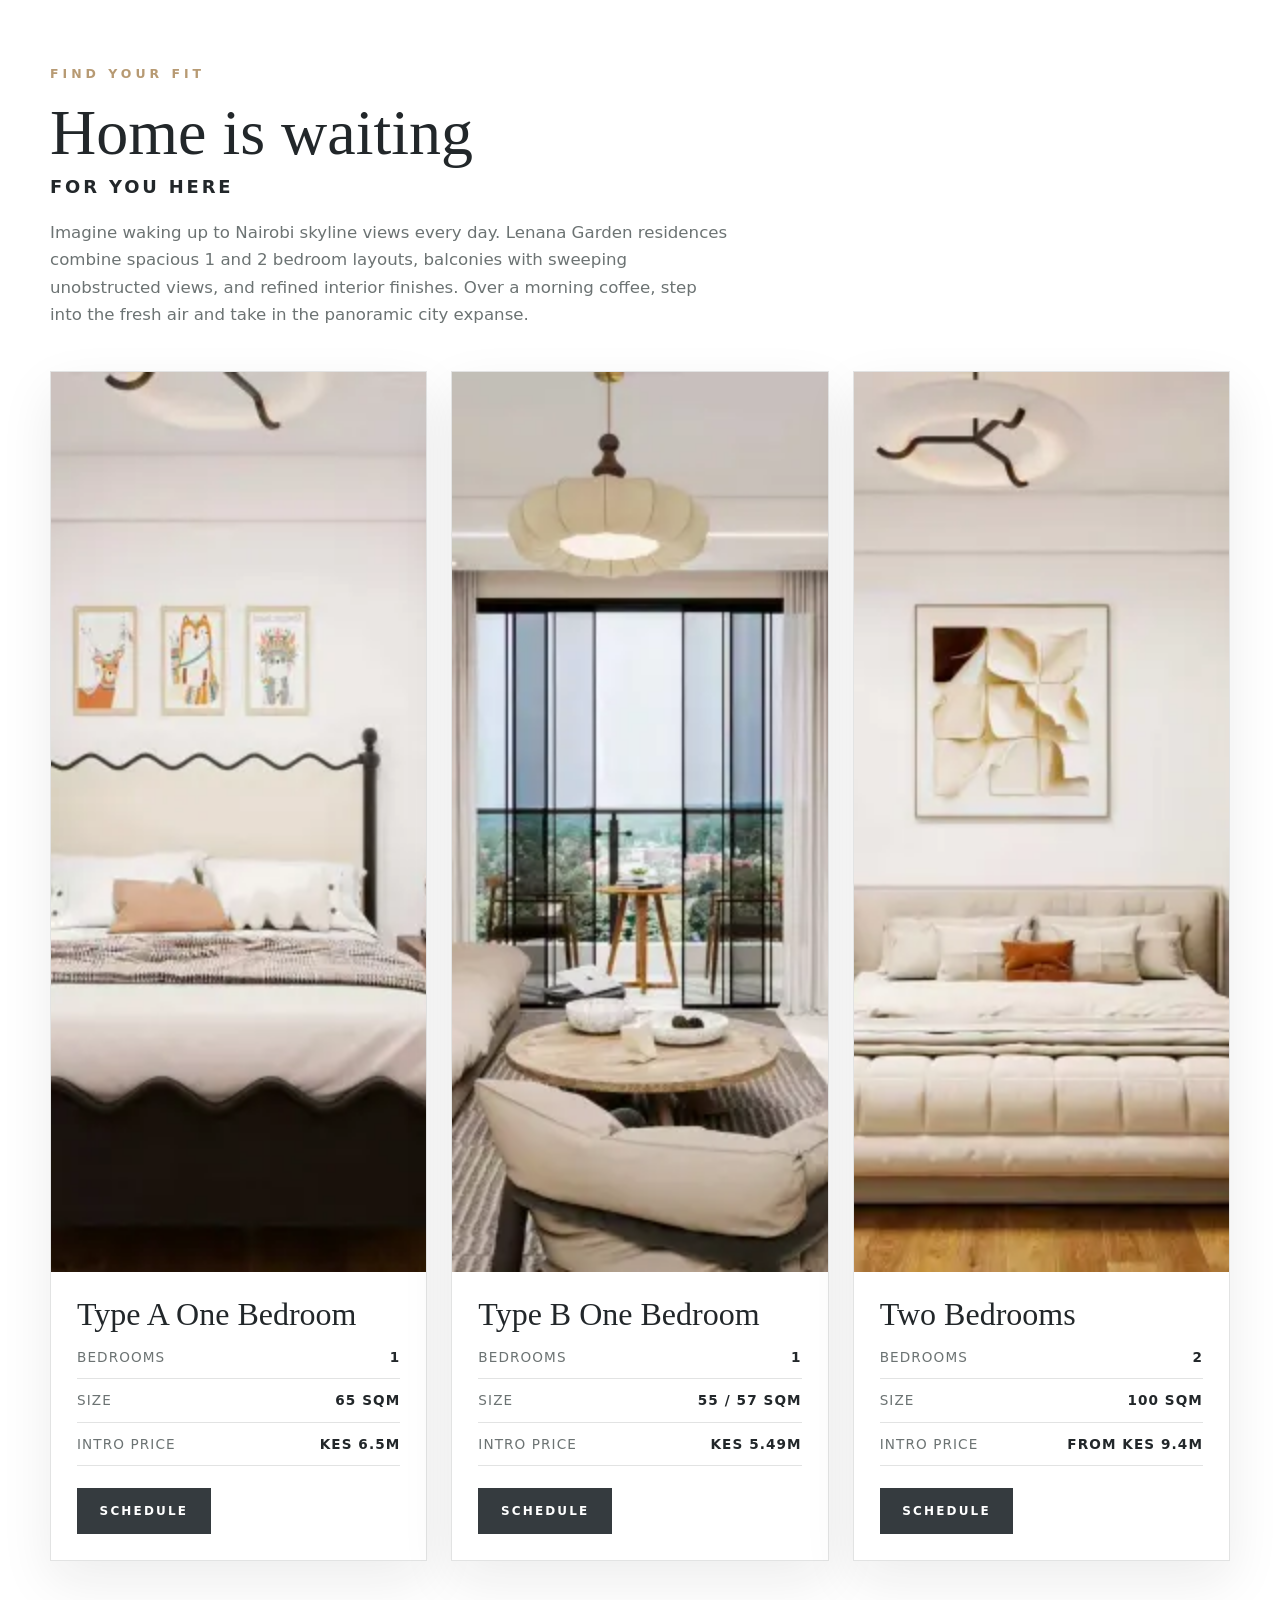
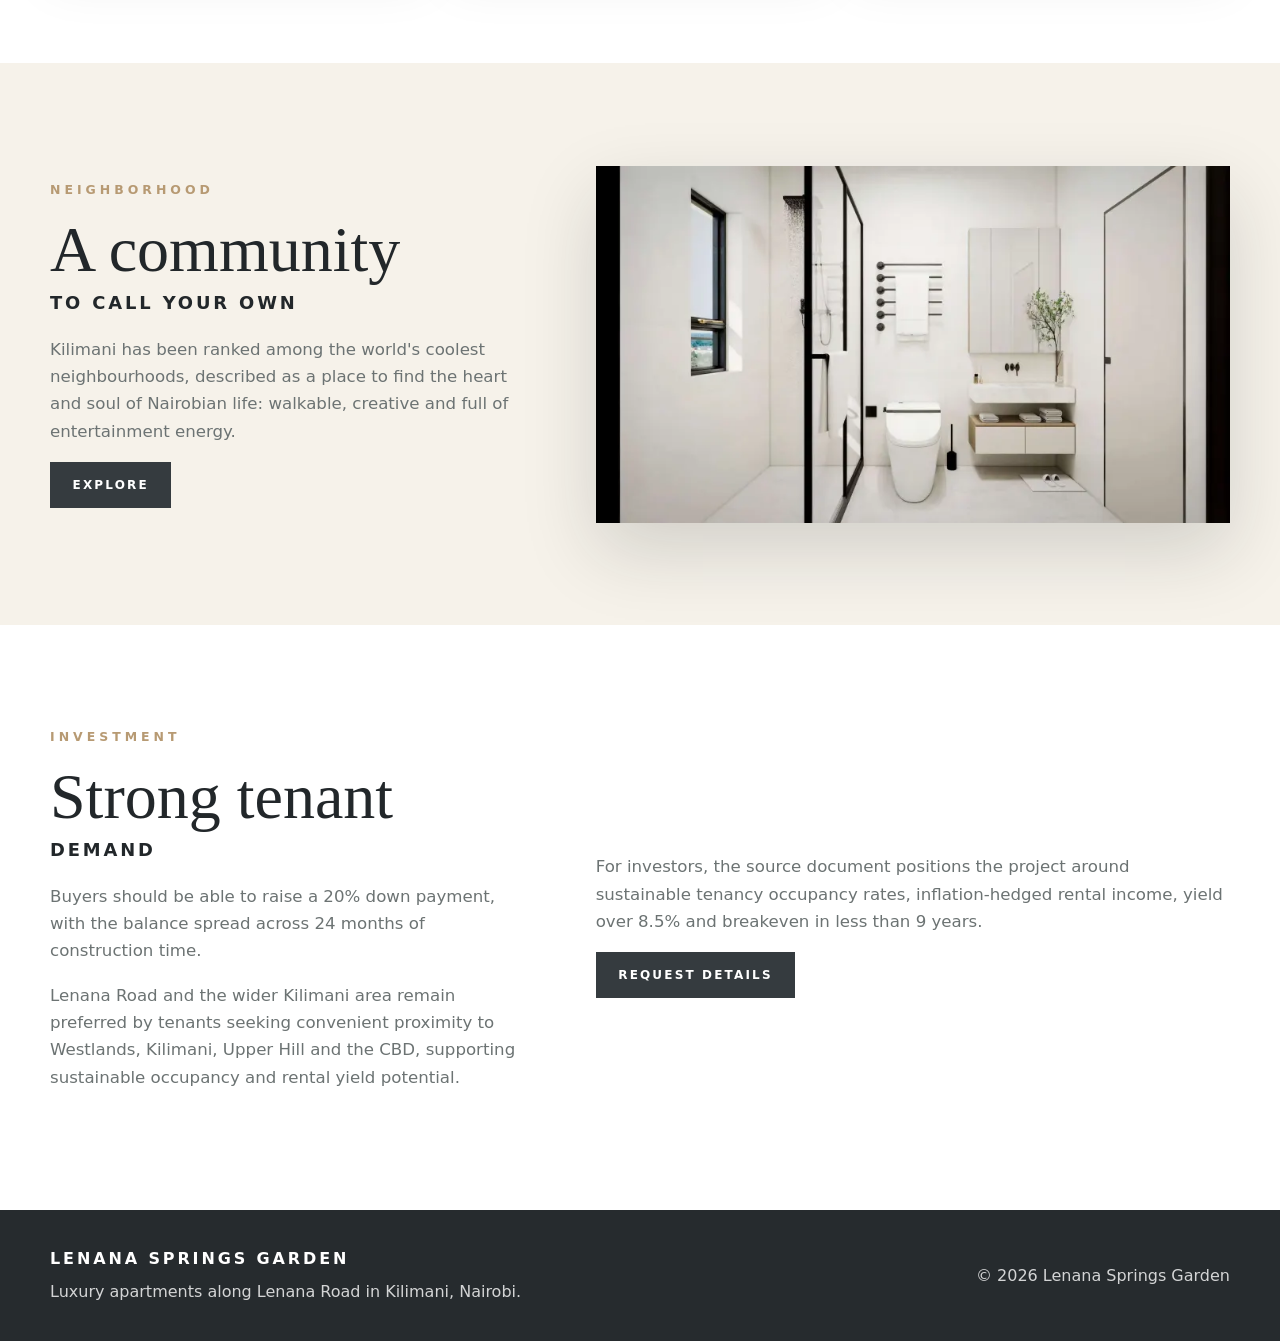
==== commit daa0d0d8: "Site optimization" ====
--- a/index.html
+++ b/index.html
@@ -137,7 +137,7 @@
         <div>
           <p class="eyebrow">Refined Residences</p>
           <h2 class="section-title">Brilliantly designed <span>interiors</span></h2>
-          <p class="lede">Clean, modern details include quartz slab countertops and backsplash, stainless steel appliances and an optional suite of Haier kitchen equipment for buyers.</p>
+          <p class="lede">Whether for first home owners, investors or tenants, the kitchens are designed for a balance of functionality and ambiance, with quartz slab countertops and backsplash, stainless steel appliances and an optional suite of Haier kitchen equipment for buyers.</p>
           <a class="button button-dark" href="the-building.html">View Building</a>
         </div>
       </div>
@@ -147,7 +147,7 @@
       <div class="wrap">
         <p class="eyebrow">Find Your Fit</p>
         <h2 class="section-title">Home is waiting <span>for you here</span></h2>
-          <p class="lede">Imagine waking up to Nairobi skyline views every day. Lenana Garden residences combine spacious 1 and 2 bedroom layouts, balconies and refined interior finishes.</p>
+          <p class="lede">Imagine waking up to Nairobi skyline views every day. Lenana Garden residences combine spacious 1 and 2 bedroom layouts, balconies with sweeping unobstructed views, and refined interior finishes. Over a morning coffee, step into the fresh air and take in the panoramic city expanse.</p>
         <div class="residence-grid">
           <article class="residence-card">
             <img src="assets/images/bed.webp" srcset="assets/images/bed-800.webp 800w, assets/images/bed.webp 1600w" sizes="(max-width: 700px) 100vw, 50vw" width="1600" height="900" decoding="async" alt="One bedroom apartment bedroom" loading="lazy">
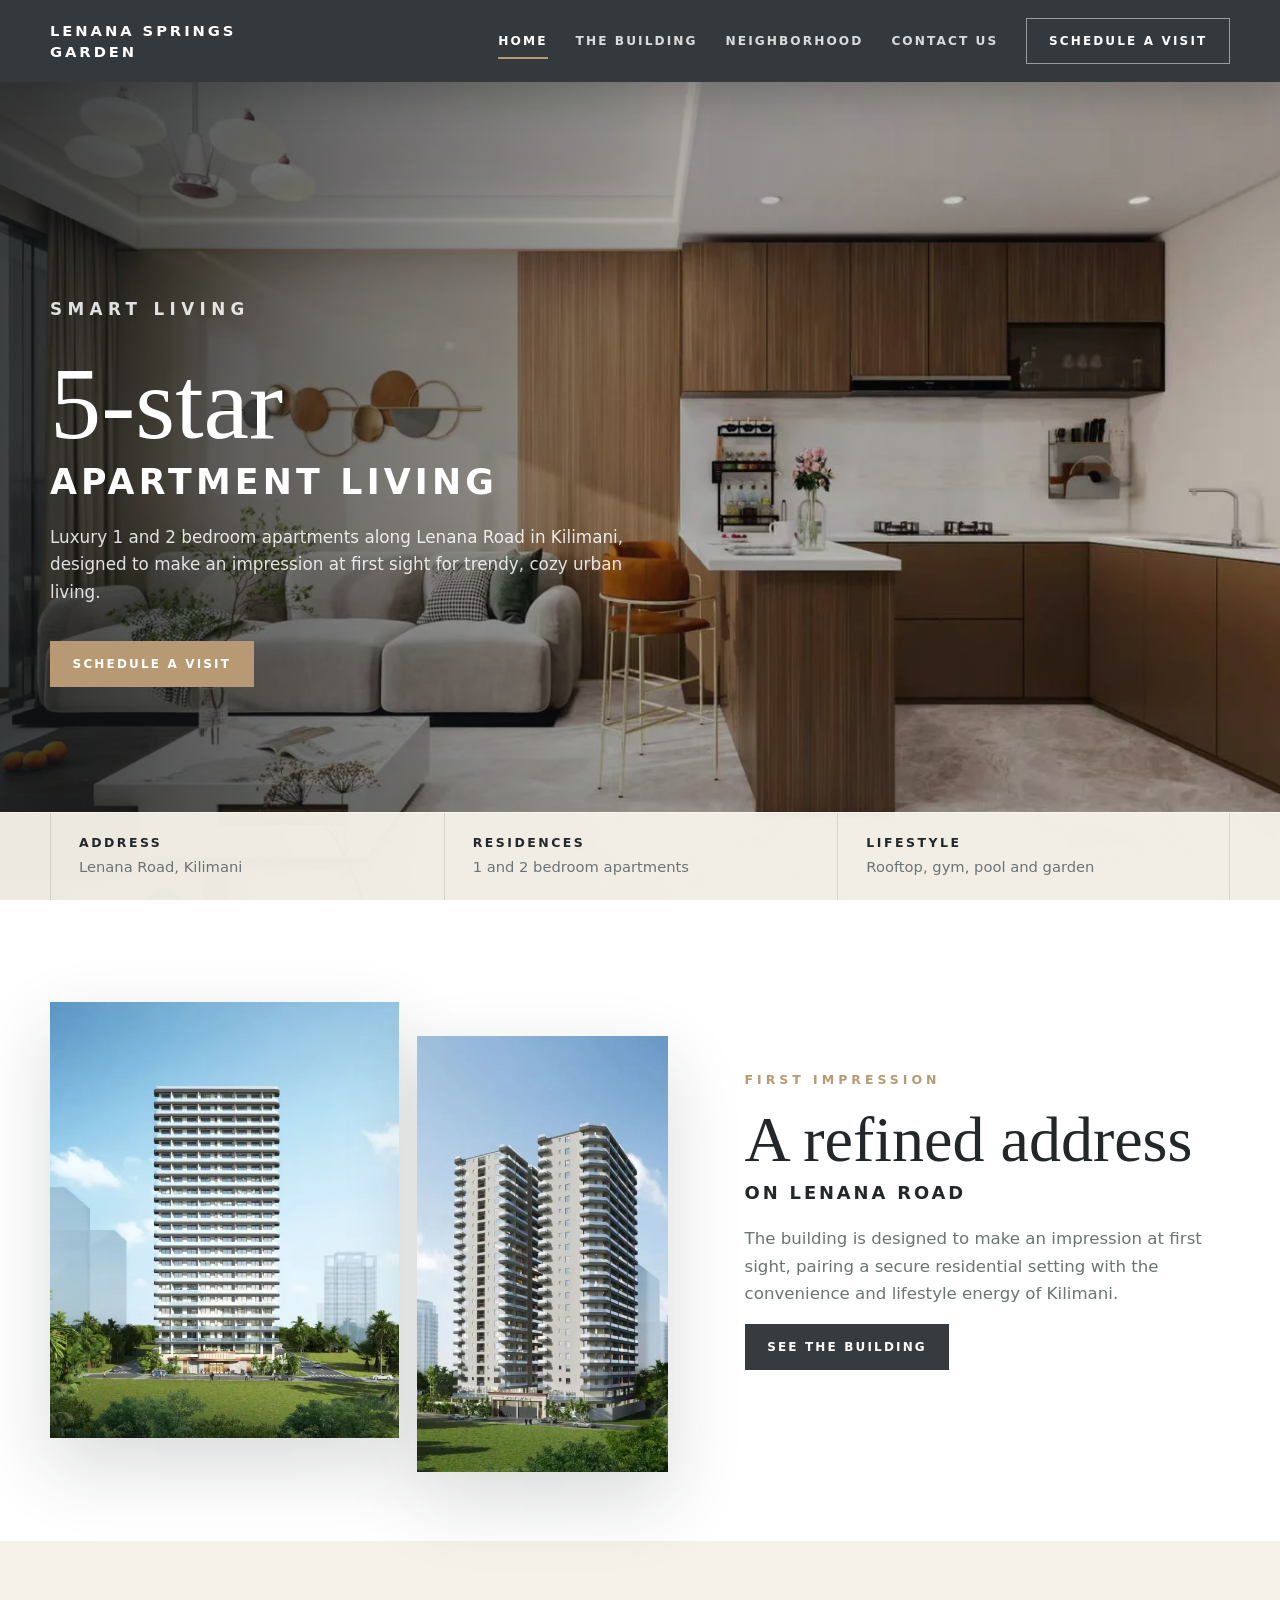
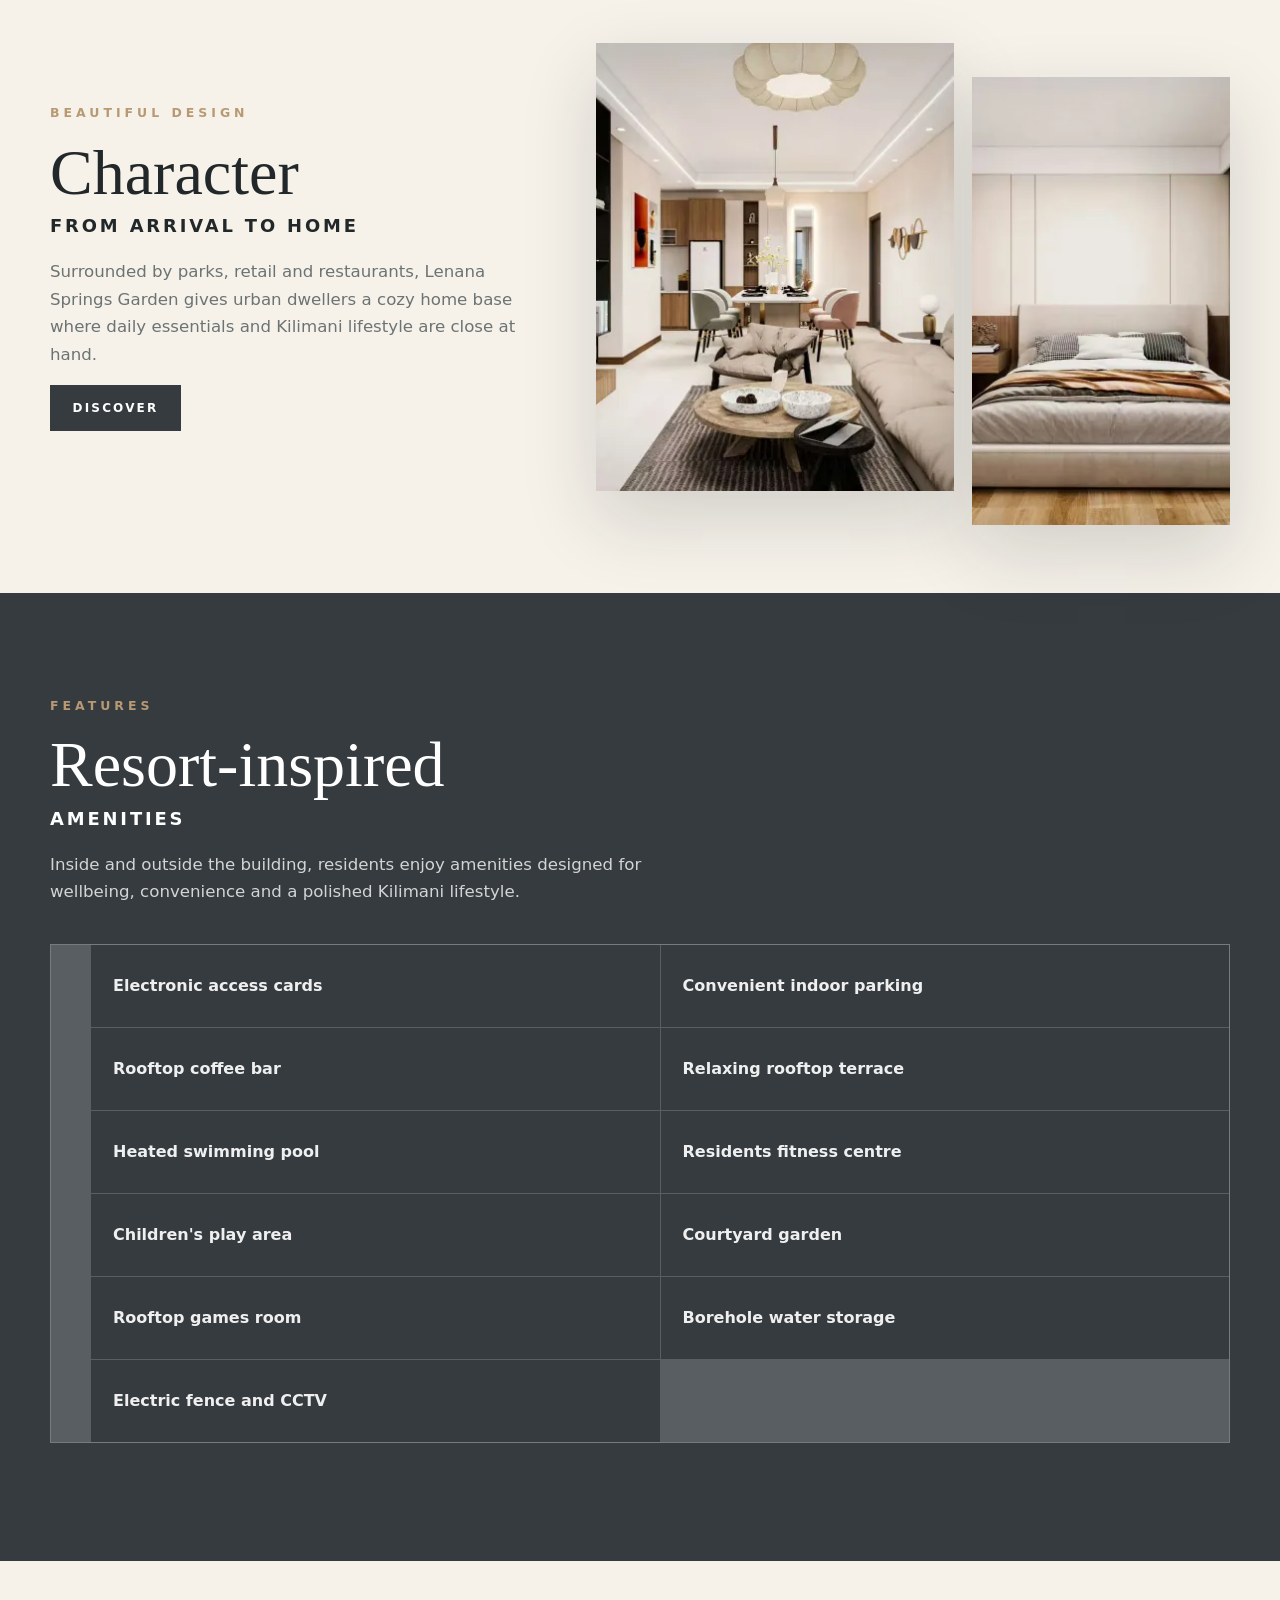
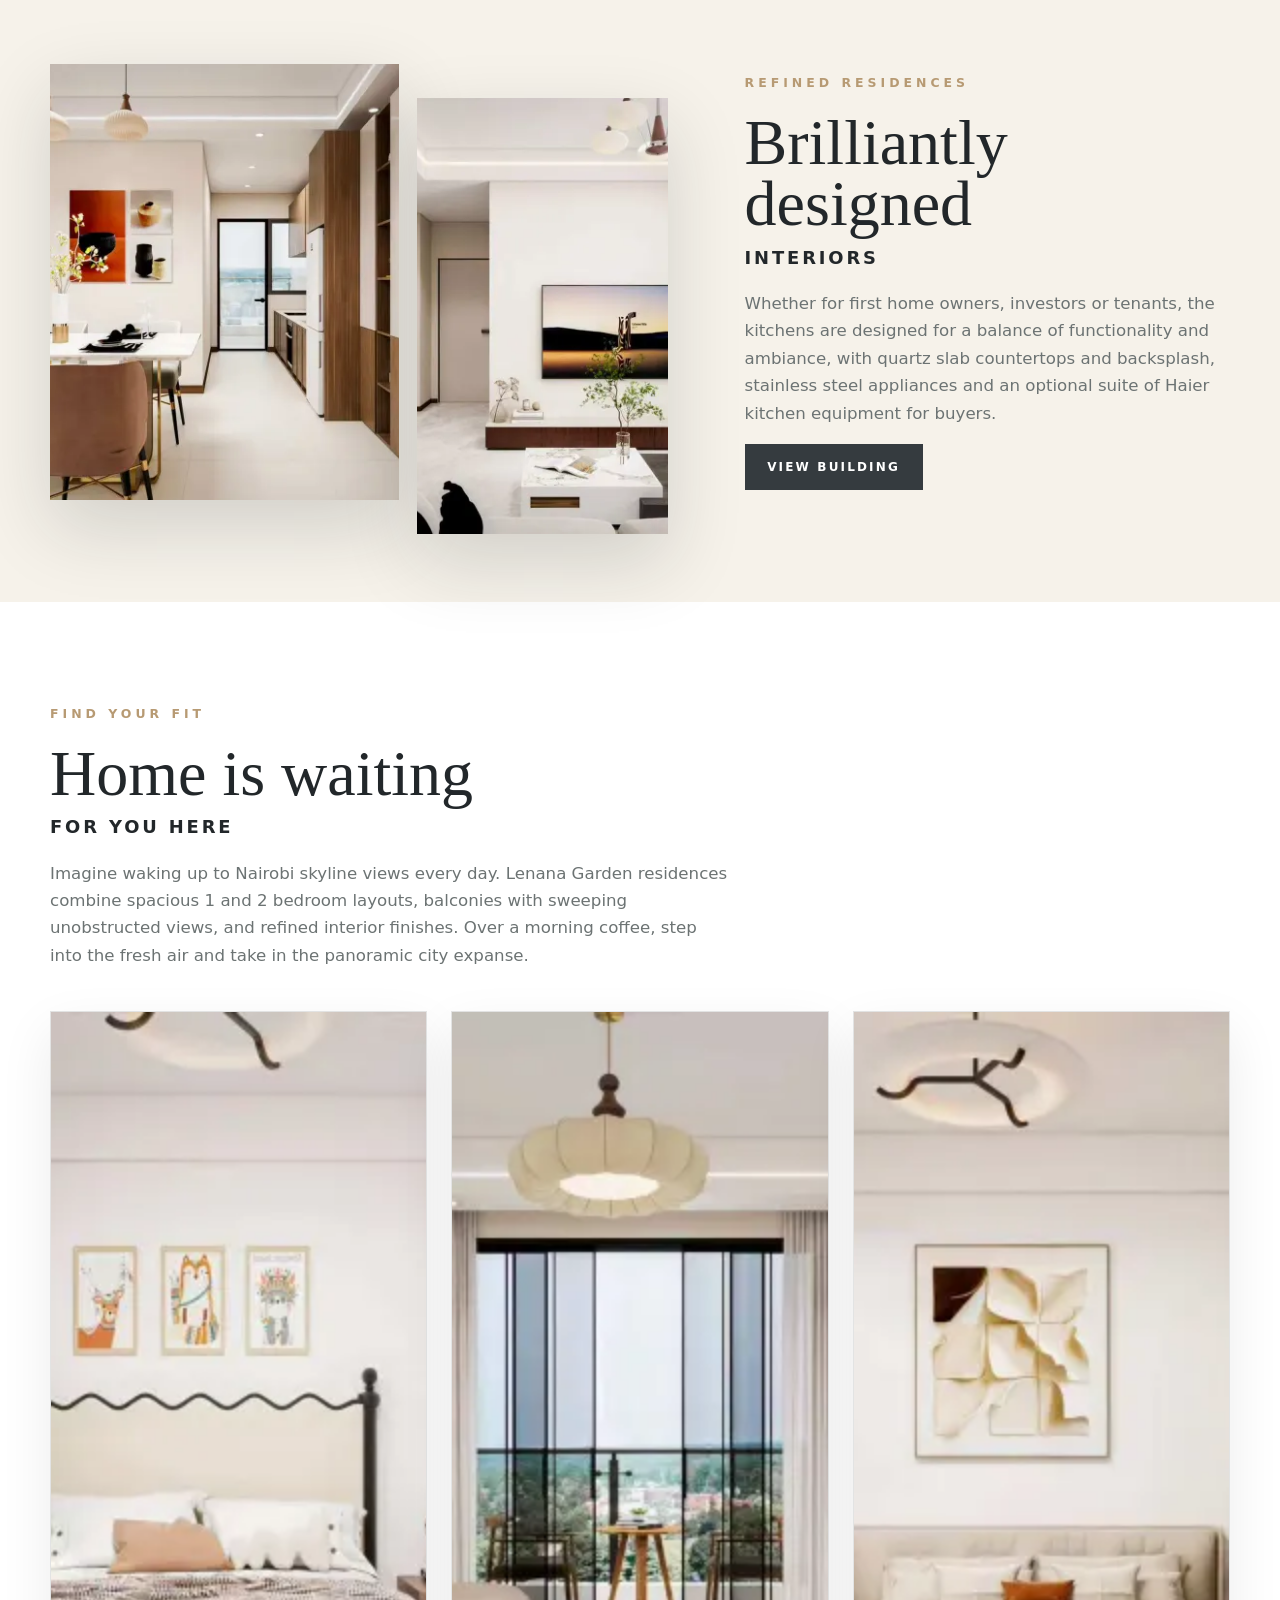
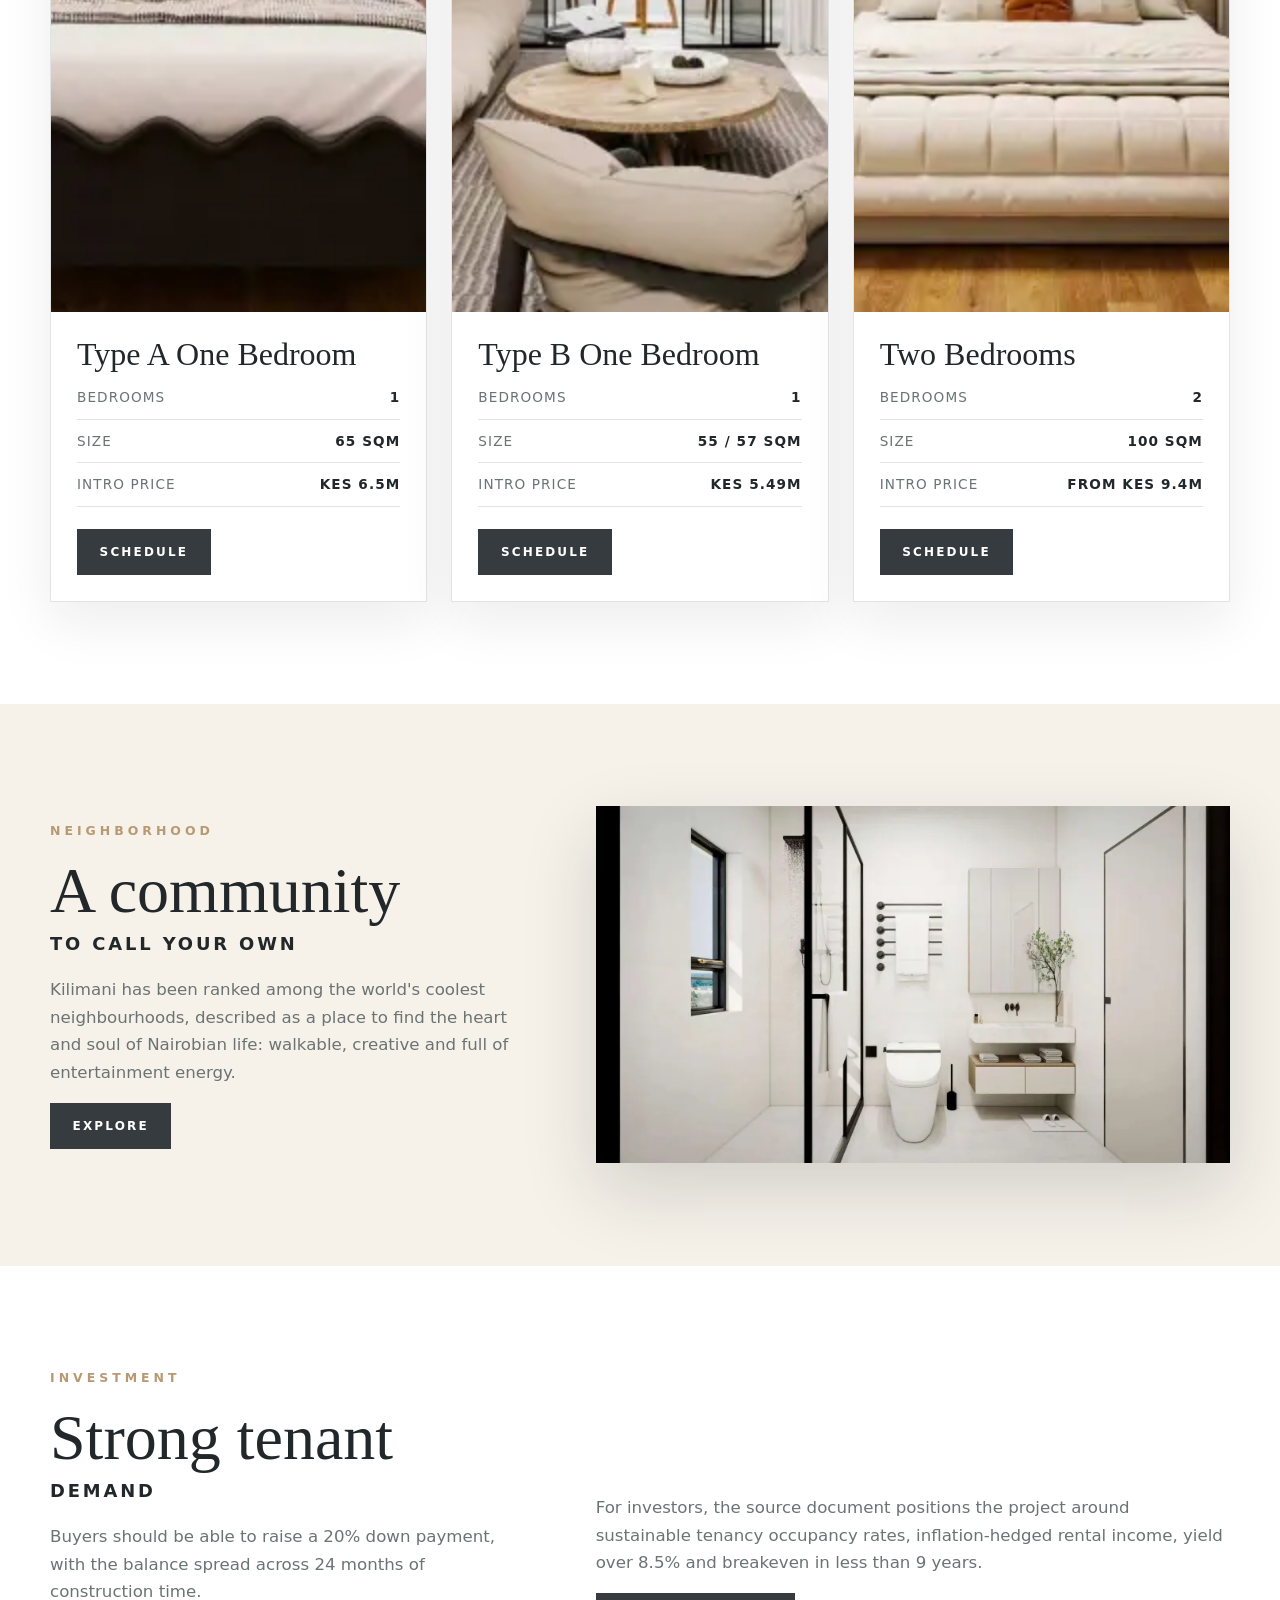
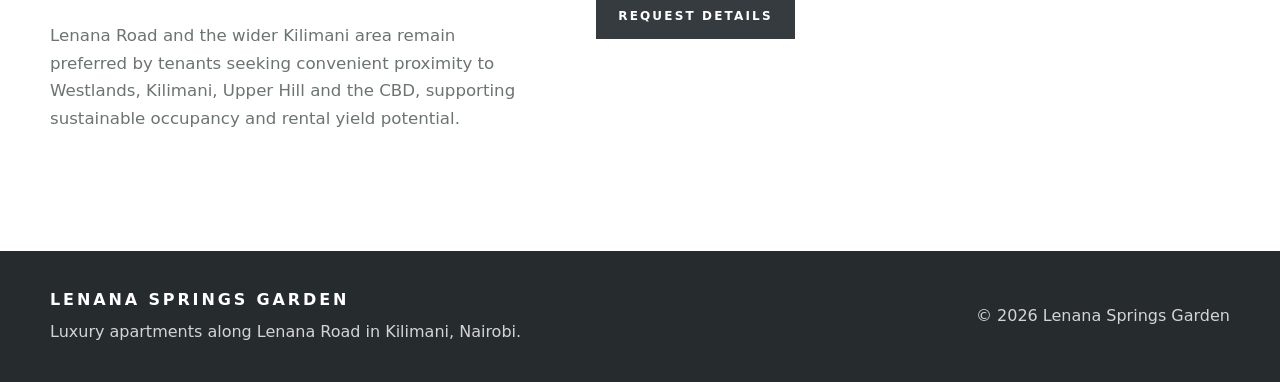
==== commit 9c2ed06e: "Client recommendations" ====
--- a/index.html
+++ b/index.html
@@ -23,6 +23,7 @@
     "url": "https://lenanaspringsgarden.co.ke/",
     "image": "https://lenanaspringsgarden.co.ke/assets/images/living_room_kitchen.webp",
     "email": "sales@lenanaspringsgarden.co.ke",
+    "telephone": ["0116556666", "0116557777", "0116559999"],
     "description": "Luxury residential apartments along Lenana Road in Kilimani, Nairobi with rooftop terrace, gym, heated pool, landscaped courtyard and secure parking.",
     "address": {
       "@type": "PostalAddress",
@@ -93,6 +94,21 @@
     </section>
 
     <section class="section section-alt">
+      <div class="wrap split reverse">
+        <div class="media-stack">
+          <img src="assets/images/exterior1.webp" srcset="assets/images/exterior1-800.webp 800w, assets/images/exterior1.webp 1500w" sizes="(max-width: 700px) 100vw, 50vw" width="1500" height="1364" decoding="async" alt="Exterior view of Lenana Springs Garden" loading="lazy">
+          <img src="assets/images/exterior2.webp" srcset="assets/images/exterior2-800.webp 800w, assets/images/exterior2.webp 1407w" sizes="(max-width: 700px) 100vw, 50vw" width="1407" height="1279" decoding="async" alt="Lenana Springs Garden building exterior" loading="lazy">
+        </div>
+        <div>
+          <p class="eyebrow">First Impression</p>
+          <h2 class="section-title">A refined address <span>on Lenana Road</span></h2>
+          <p class="lede">The building is designed to make an impression at first sight, pairing a secure residential setting with the convenience and lifestyle energy of Kilimani.</p>
+          <a class="button button-dark" href="the-building.html">See the Building</a>
+        </div>
+      </div>
+    </section>
+
+    <section class="section">
       <div class="wrap split">
         <div>
           <p class="eyebrow">Beautiful Design</p>
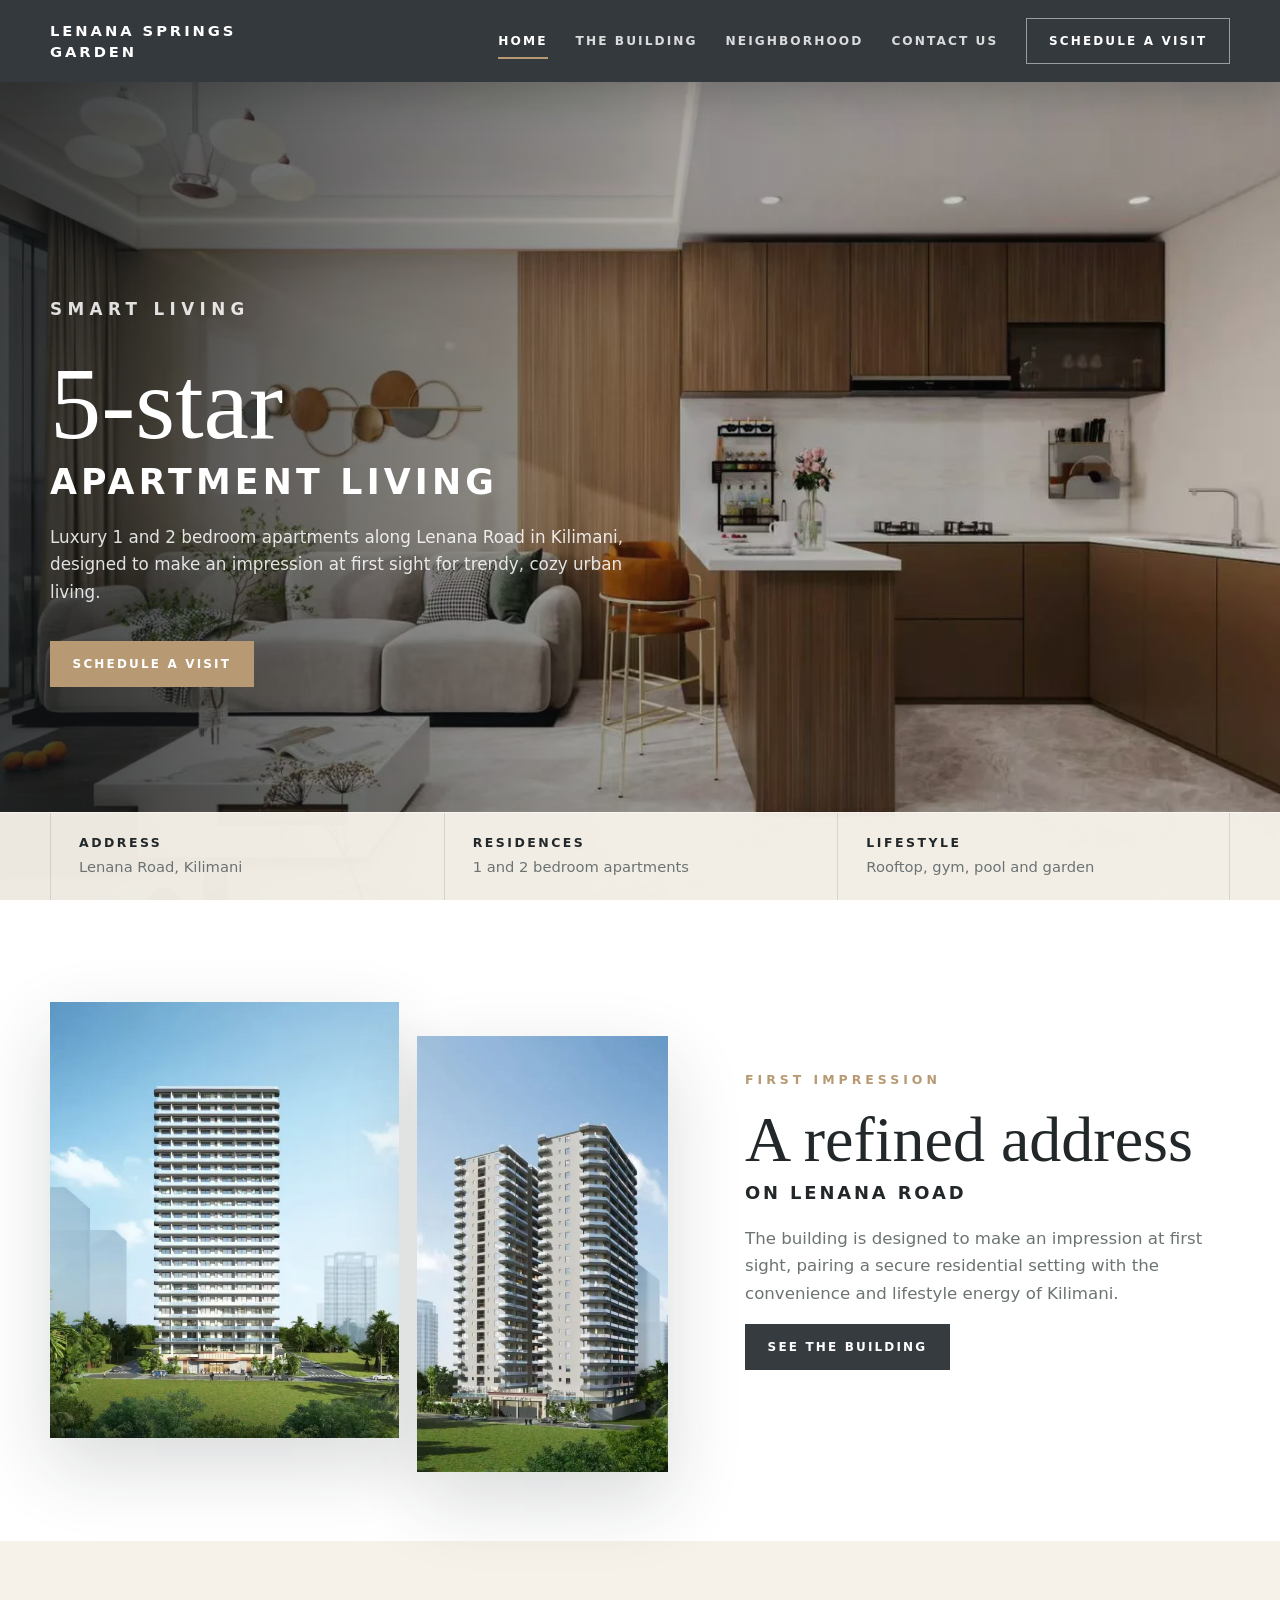
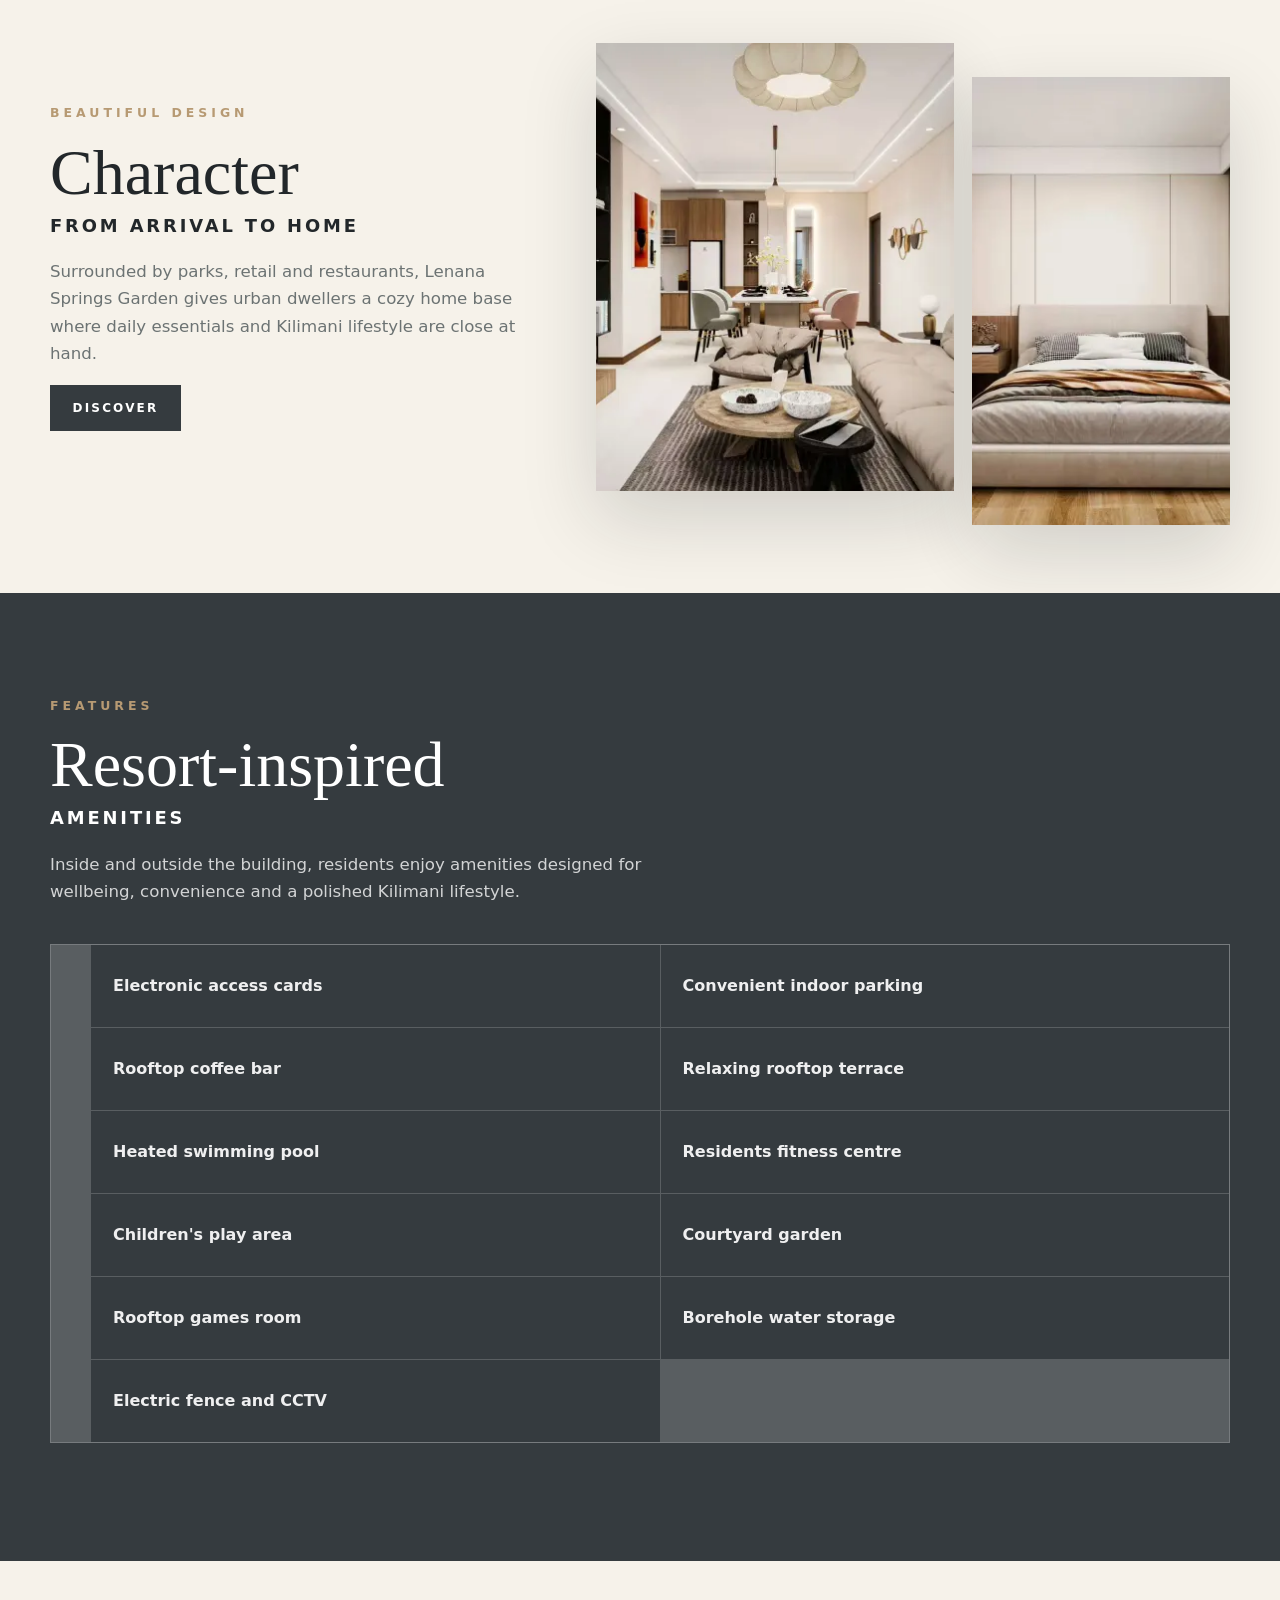
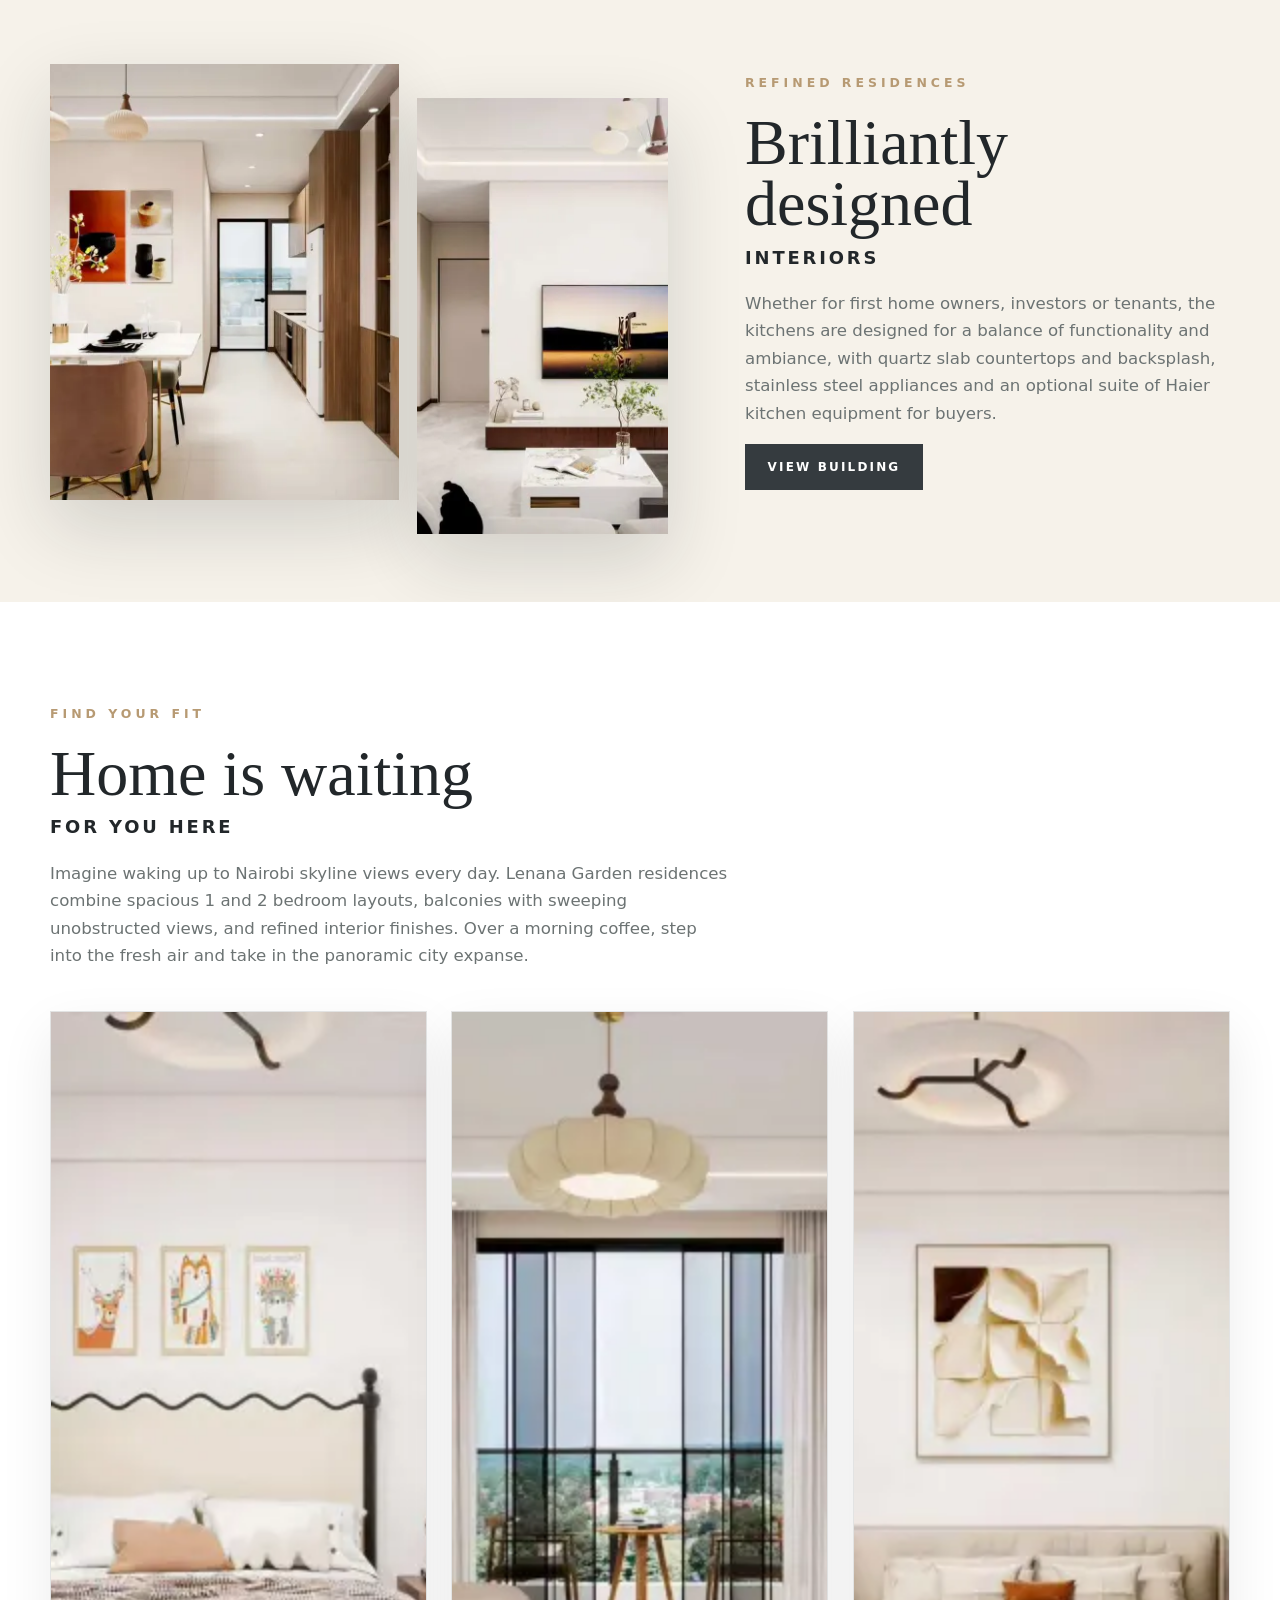
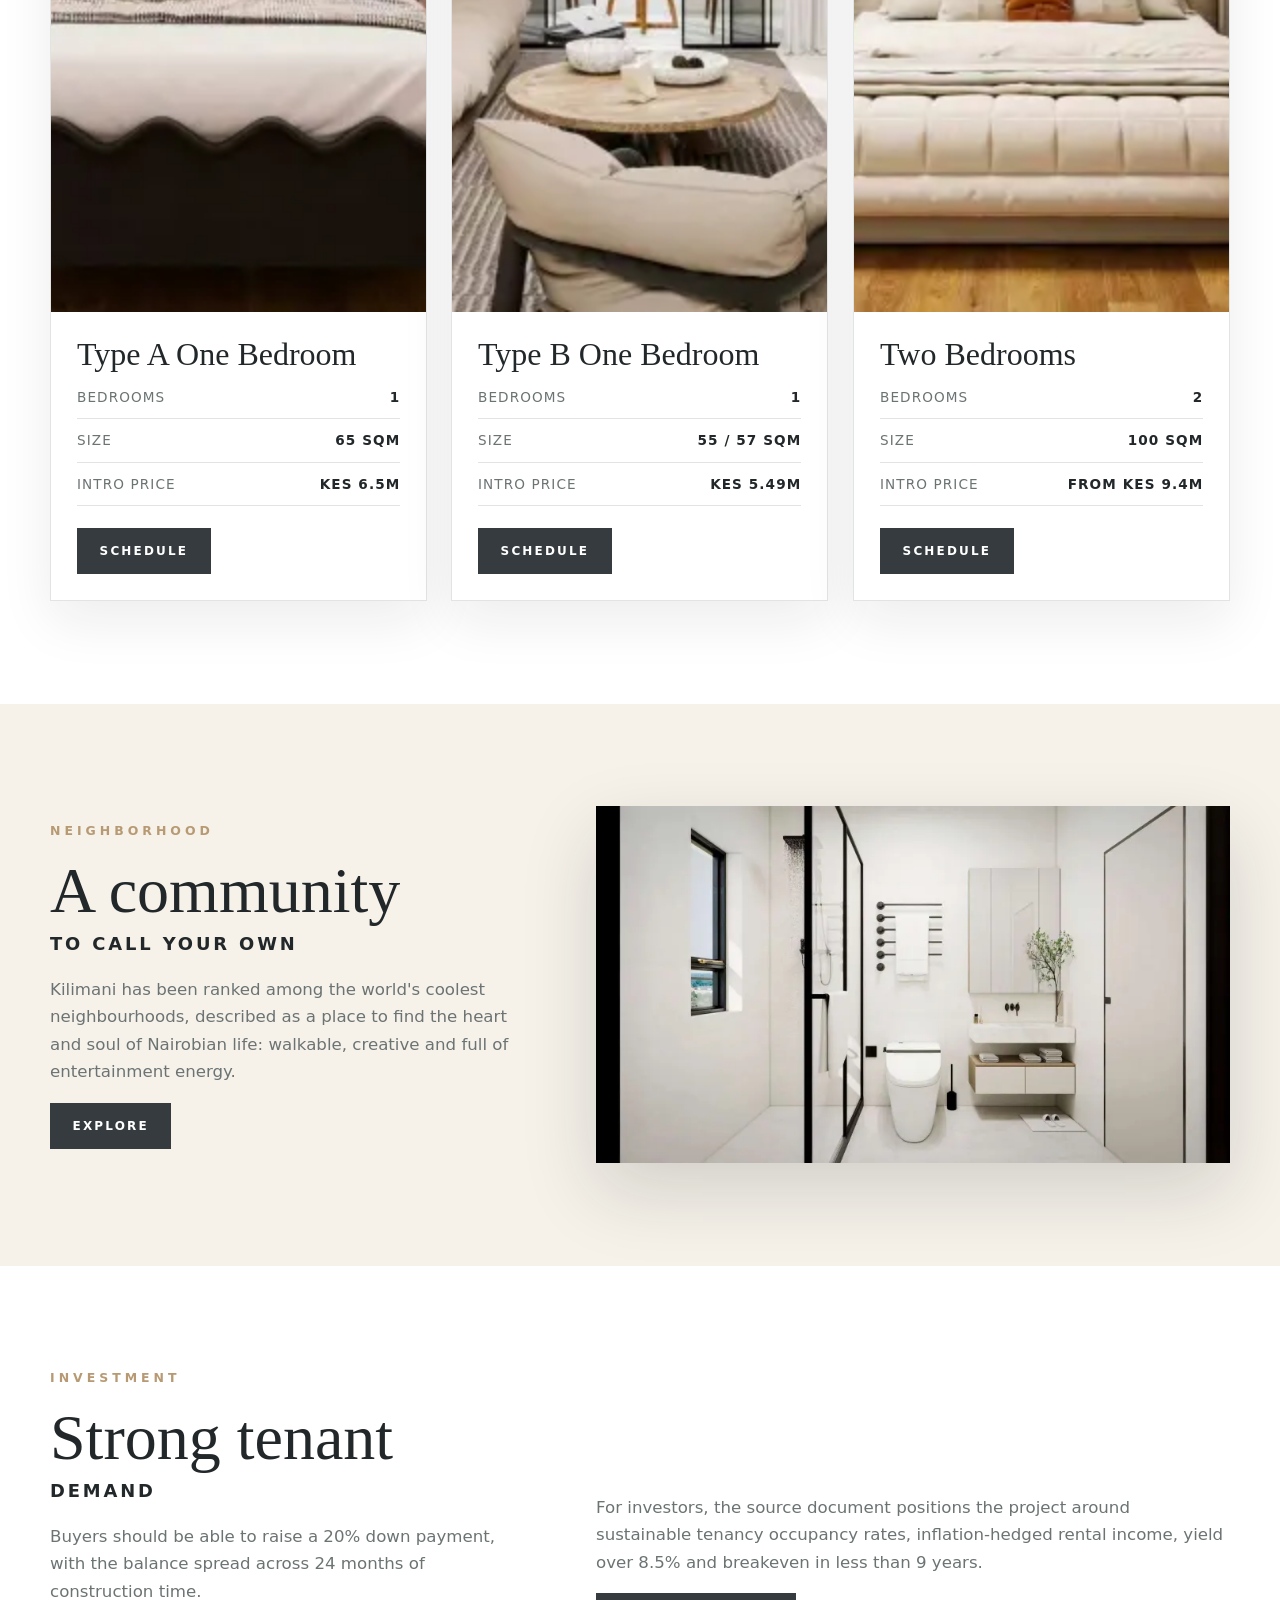
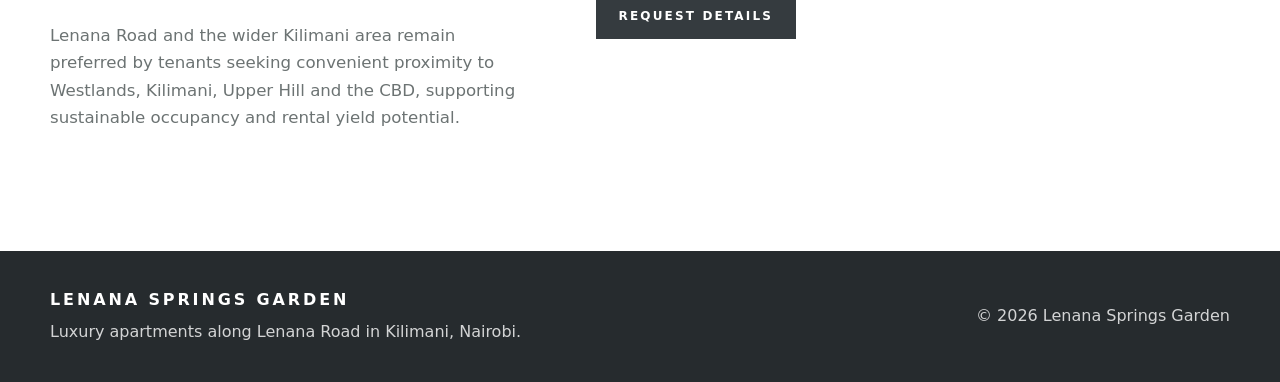
==== commit 951bf102: "Adds responsiveness" ====
--- a/index.html
+++ b/index.html
@@ -95,7 +95,7 @@
 
     <section class="section section-alt">
       <div class="wrap split reverse">
-        <div class="media-stack">
+        <div class="media-stack" data-reveal="left">
           <img src="assets/images/exterior1.webp" srcset="assets/images/exterior1-800.webp 800w, assets/images/exterior1.webp 1500w" sizes="(max-width: 700px) 100vw, 50vw" width="1500" height="1364" decoding="async" alt="Exterior view of Lenana Springs Garden" loading="lazy">
           <img src="assets/images/exterior2.webp" srcset="assets/images/exterior2-800.webp 800w, assets/images/exterior2.webp 1407w" sizes="(max-width: 700px) 100vw, 50vw" width="1407" height="1279" decoding="async" alt="Lenana Springs Garden building exterior" loading="lazy">
         </div>
@@ -116,7 +116,7 @@
           <p class="lede">Surrounded by parks, retail and restaurants, Lenana Springs Garden gives urban dwellers a cozy home base where daily essentials and Kilimani lifestyle are close at hand.</p>
           <a class="button button-dark" href="the-building.html">Discover</a>
         </div>
-        <div class="media-stack">
+        <div class="media-stack" data-reveal="right">
           <img src="assets/images/living_room.webp" srcset="assets/images/living_room-800.webp 800w, assets/images/living_room.webp 1600w" sizes="(max-width: 700px) 100vw, 50vw" width="1600" height="900" decoding="async" alt="Bright living room at Lenana Springs Garden" loading="lazy">
           <img src="assets/images/bedroom.webp" srcset="assets/images/bedroom-800.webp 800w, assets/images/bedroom.webp 1600w" sizes="(max-width: 700px) 100vw, 50vw" width="1600" height="900" decoding="async" alt="Bedroom interior at Lenana Springs Garden" loading="lazy">
         </div>
@@ -146,7 +146,7 @@
 
     <section class="section">
       <div class="wrap split reverse">
-        <div class="media-stack">
+        <div class="media-stack" data-reveal="left">
           <img src="assets/images/dining_area.webp" srcset="assets/images/dining_area-800.webp 800w, assets/images/dining_area.webp 1600w" sizes="(max-width: 700px) 100vw, 50vw" width="1600" height="900" decoding="async" alt="Dining area in a Lenana Springs Garden apartment" loading="lazy">
           <img src="assets/images/tv_area.webp" srcset="assets/images/tv_area-800.webp 800w, assets/images/tv_area.webp 1600w" sizes="(max-width: 700px) 100vw, 50vw" width="1600" height="900" decoding="async" alt="TV lounge area in a Lenana Springs Garden apartment" loading="lazy">
         </div>
@@ -213,7 +213,7 @@
           <p class="lede">Kilimani has been ranked among the world's coolest neighbourhoods, described as a place to find the heart and soul of Nairobian life: walkable, creative and full of entertainment energy.</p>
           <a class="button button-dark" href="neighborhood.html">Explore</a>
         </div>
-        <img class="feature-image" src="assets/images/washroom.webp" srcset="assets/images/washroom-800.webp 800w, assets/images/washroom.webp 1600w" sizes="(max-width: 700px) 100vw, 50vw" width="1600" height="900" decoding="async" alt="Bathroom finish at Lenana Springs Garden" loading="lazy">
+        <img class="feature-image" data-reveal="right" src="assets/images/washroom.webp" srcset="assets/images/washroom-800.webp 800w, assets/images/washroom.webp 1600w" sizes="(max-width: 700px) 100vw, 50vw" width="1600" height="900" decoding="async" alt="Bathroom finish at Lenana Springs Garden" loading="lazy">
       </div>
     </section>
 
--- a/styles.css
+++ b/styles.css
@@ -19,6 +19,7 @@
 
 body {
   margin: 0;
+  overflow-x: hidden;
   color: var(--ink);
   background: var(--paper);
   font-family: "Montserrat", "Avenir Next", Inter, system-ui, -apple-system, BlinkMacSystemFont, "Segoe UI", sans-serif;
@@ -291,6 +292,47 @@
 
 .section-deep .lede { color: rgba(255, 255, 255, 0.78); }
 
+.section .eyebrow,
+.section .section-title,
+.section .lede,
+.section .button,
+.feature-list,
+.residence-card,
+.contact-details div,
+.contact-form,
+[data-reveal] {
+  opacity: 0;
+  transform: translateY(34px);
+  transition:
+    opacity 0.75s ease,
+    transform 0.75s cubic-bezier(0.2, 0.65, 0.2, 1);
+  transition-delay: var(--reveal-delay, 0ms);
+  will-change: opacity, transform;
+}
+
+[data-reveal="left"] { transform: translateX(-44px); }
+[data-reveal="right"] { transform: translateX(44px); }
+[data-reveal="up"] { transform: translateY(34px); }
+
+.is-visible,
+.is-visible[data-reveal],
+.is-visible .eyebrow,
+.is-visible .section-title,
+.is-visible .lede,
+.is-visible .button,
+.is-visible.feature-list,
+.is-visible.residence-card,
+.is-visible.contact-form,
+.is-visible.contact-details div {
+  opacity: 1;
+  transform: translate(0, 0);
+}
+
+.section.is-visible .eyebrow { --reveal-delay: 40ms; }
+.section.is-visible .section-title { --reveal-delay: 120ms; }
+.section.is-visible .lede { --reveal-delay: 190ms; }
+.section.is-visible .button { --reveal-delay: 260ms; }
+
 .media-stack {
   display: grid;
   grid-template-columns: 1fr 0.72fr;
@@ -329,6 +371,11 @@
   color: rgba(255, 255, 255, 0.92);
 }
 
+.feature-list.is-visible li {
+  animation: featureFade 0.64s ease both;
+  animation-delay: calc(var(--item-index, 0) * 55ms);
+}
+
 .residence-grid {
   display: grid;
   grid-template-columns: repeat(3, minmax(0, 1fr));
@@ -341,6 +388,9 @@
   border: 1px solid var(--line);
   box-shadow: 0 20px 50px rgba(25, 29, 31, 0.08);
 }
+
+.residence-card:nth-child(2) { --reveal-delay: 110ms; }
+.residence-card:nth-child(3) { --reveal-delay: 220ms; }
 
 .residence-card img {
   aspect-ratio: 16 / 10;
@@ -420,6 +470,9 @@
   padding-top: 20px;
   border-top: 1px solid var(--line);
 }
+
+.contact-details div:nth-child(2) { --reveal-delay: 120ms; }
+.contact-details div:nth-child(3) { --reveal-delay: 240ms; }
 
 .contact-details strong {
   display: block;
@@ -544,6 +597,39 @@
   border: 0;
   background: transparent;
   padding-top: 12px;
+  opacity: 1;
+  transform: none;
+}
+
+@keyframes featureFade {
+  from {
+    opacity: 0;
+    transform: translateY(16px);
+  }
+  to {
+    opacity: 1;
+    transform: translateY(0);
+  }
+}
+
+@media (prefers-reduced-motion: reduce) {
+  html { scroll-behavior: auto; }
+
+  .section .eyebrow,
+  .section .section-title,
+  .section .lede,
+  .section .button,
+  .feature-list,
+  .feature-list li,
+  .residence-card,
+  .contact-details div,
+  .contact-form,
+  [data-reveal] {
+    opacity: 1;
+    transform: none;
+    transition: none;
+    animation: none !important;
+  }
 }
 
 @media (max-width: 980px) {
@@ -594,4 +680,6 @@
   .footer-inner { flex-direction: column; align-items: flex-start; }
   .modal-header { padding: 24px 24px 0; }
   .modal .contact-form { padding: 18px 24px 28px; }
-}
+  [data-reveal="left"],
+  [data-reveal="right"] { transform: translateY(28px); }
+}
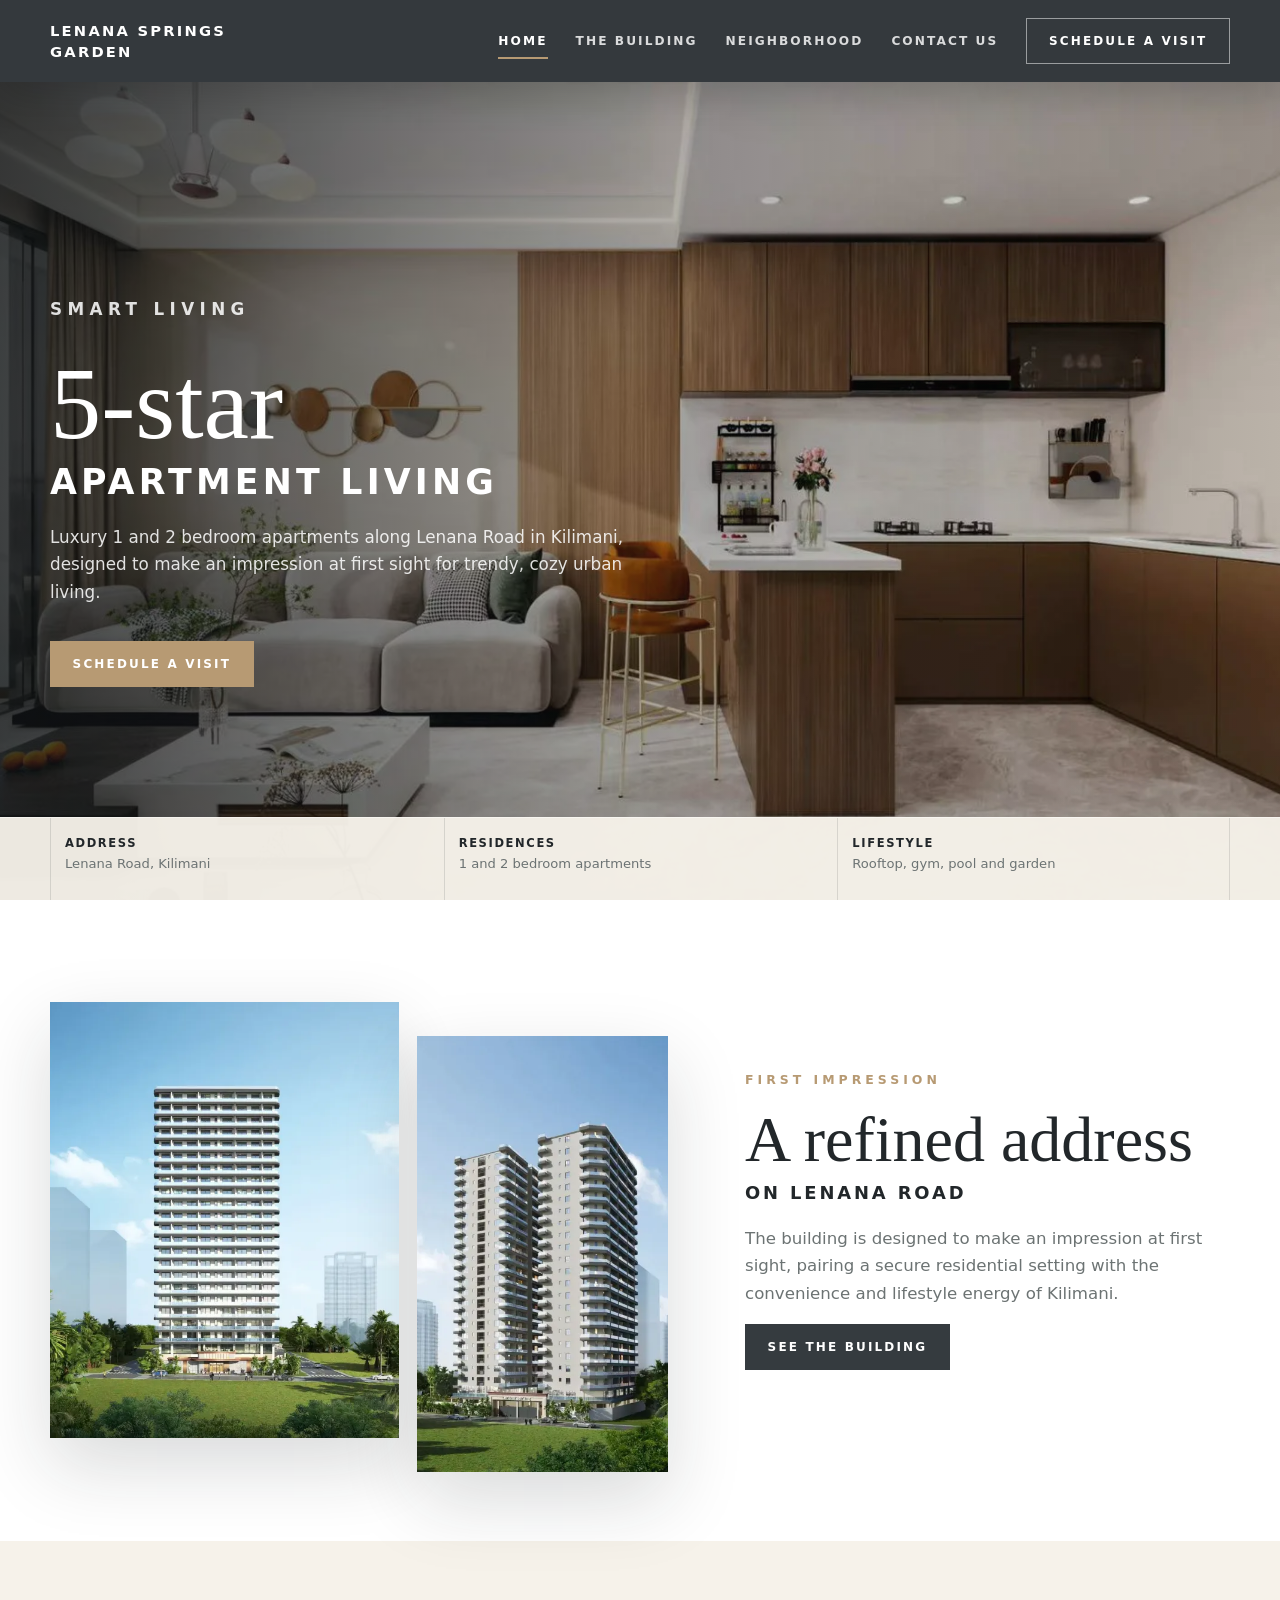
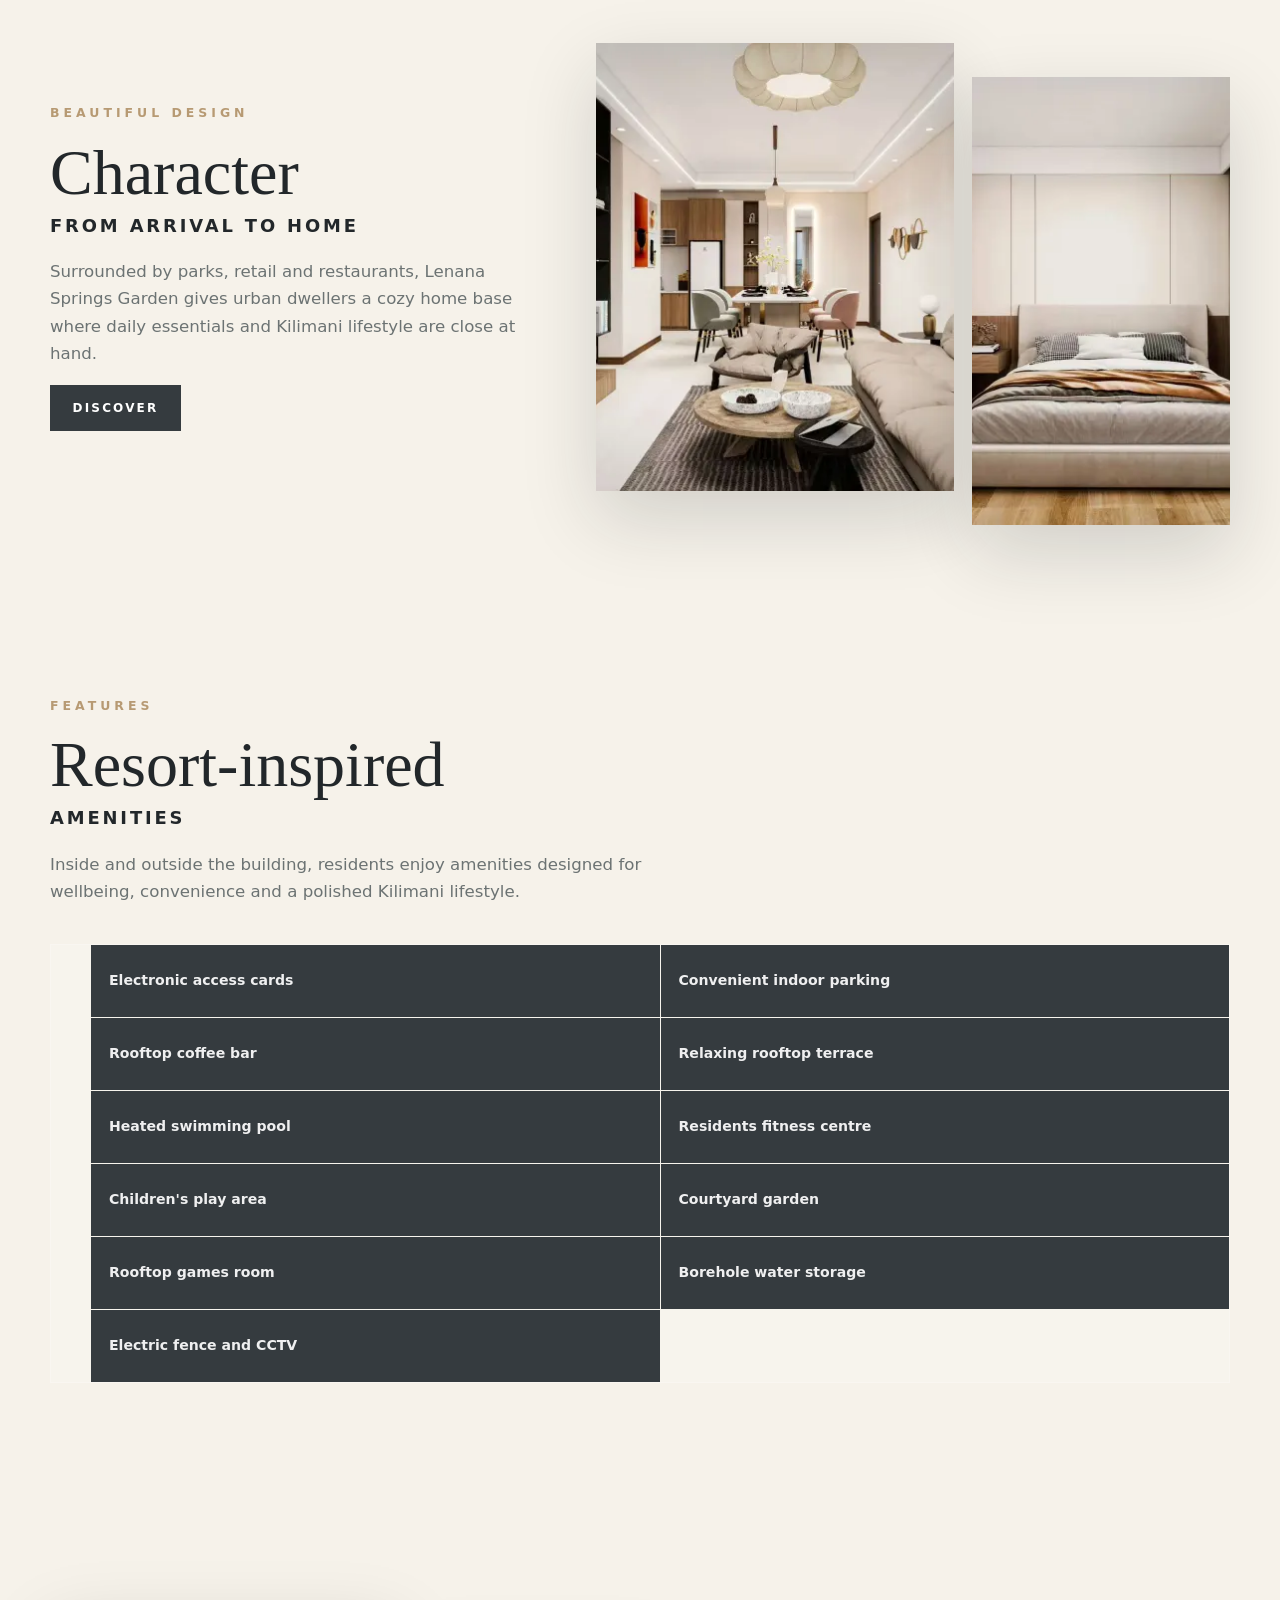
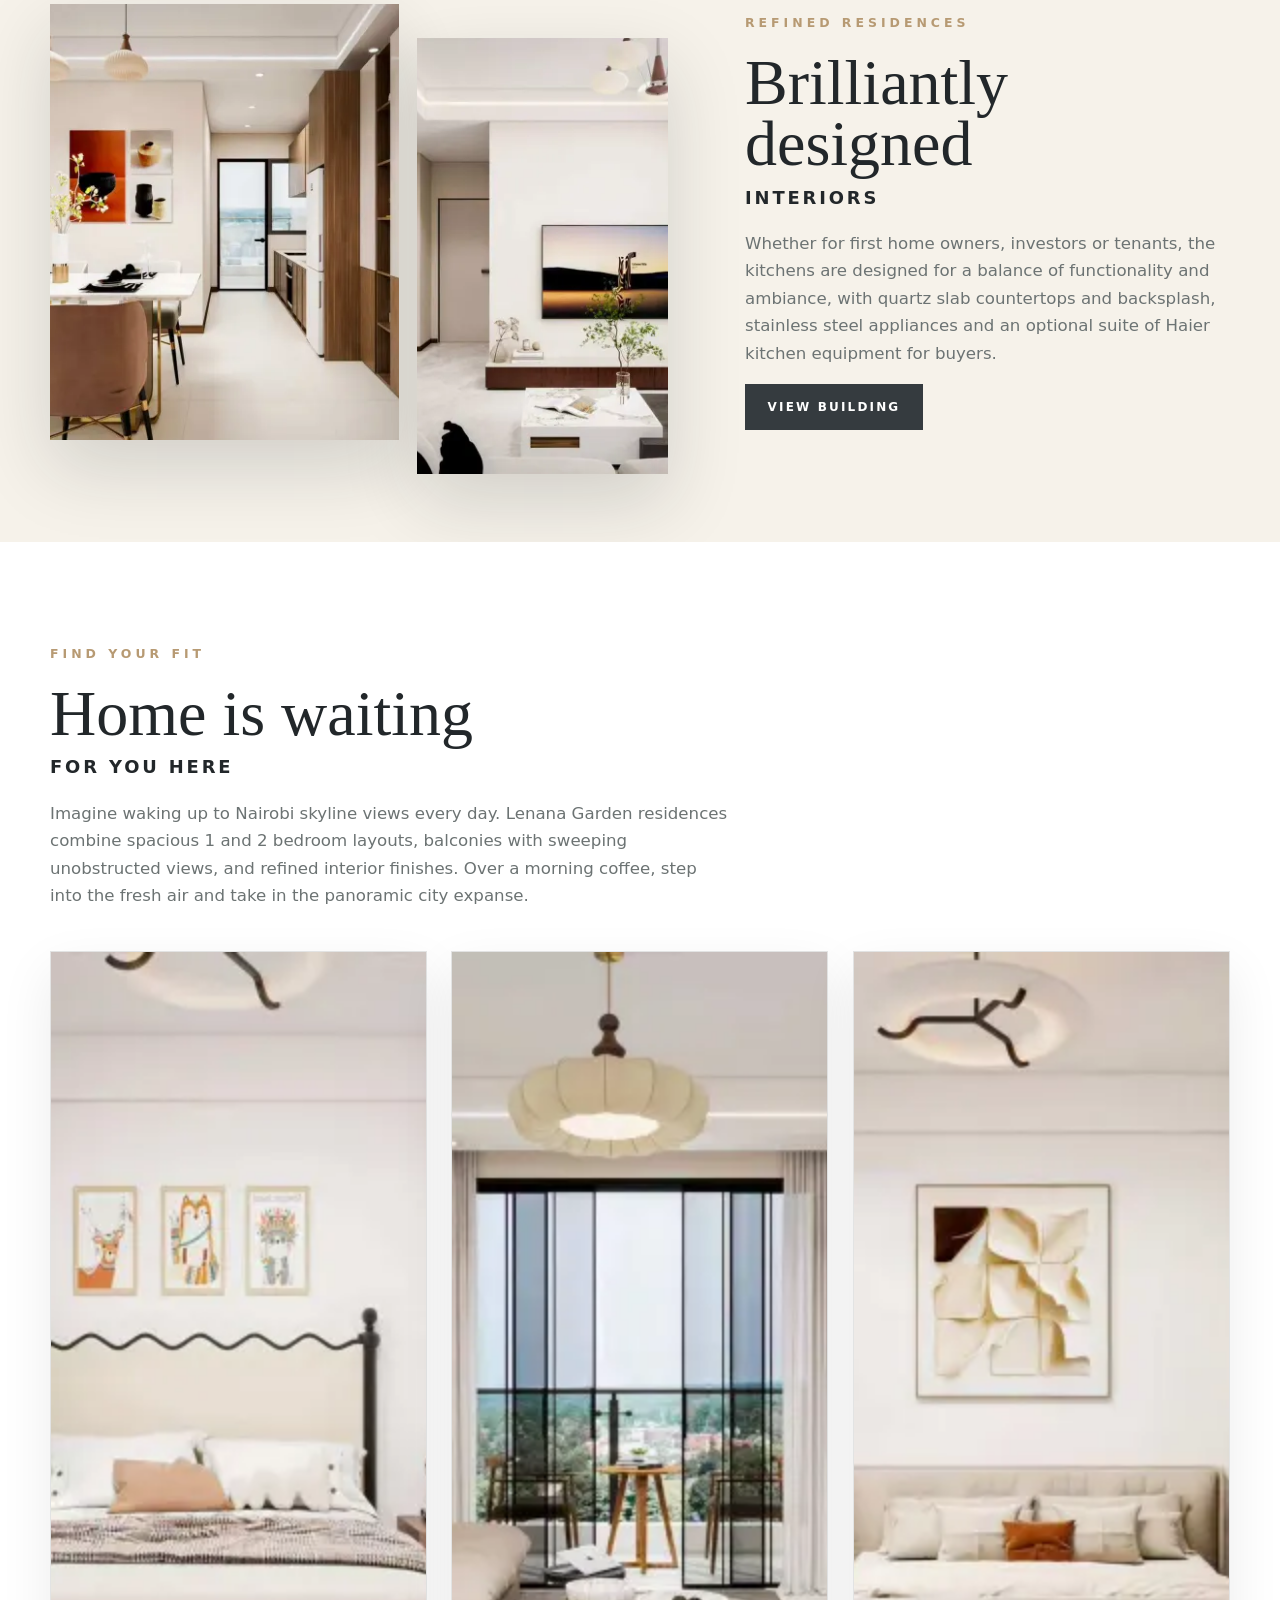
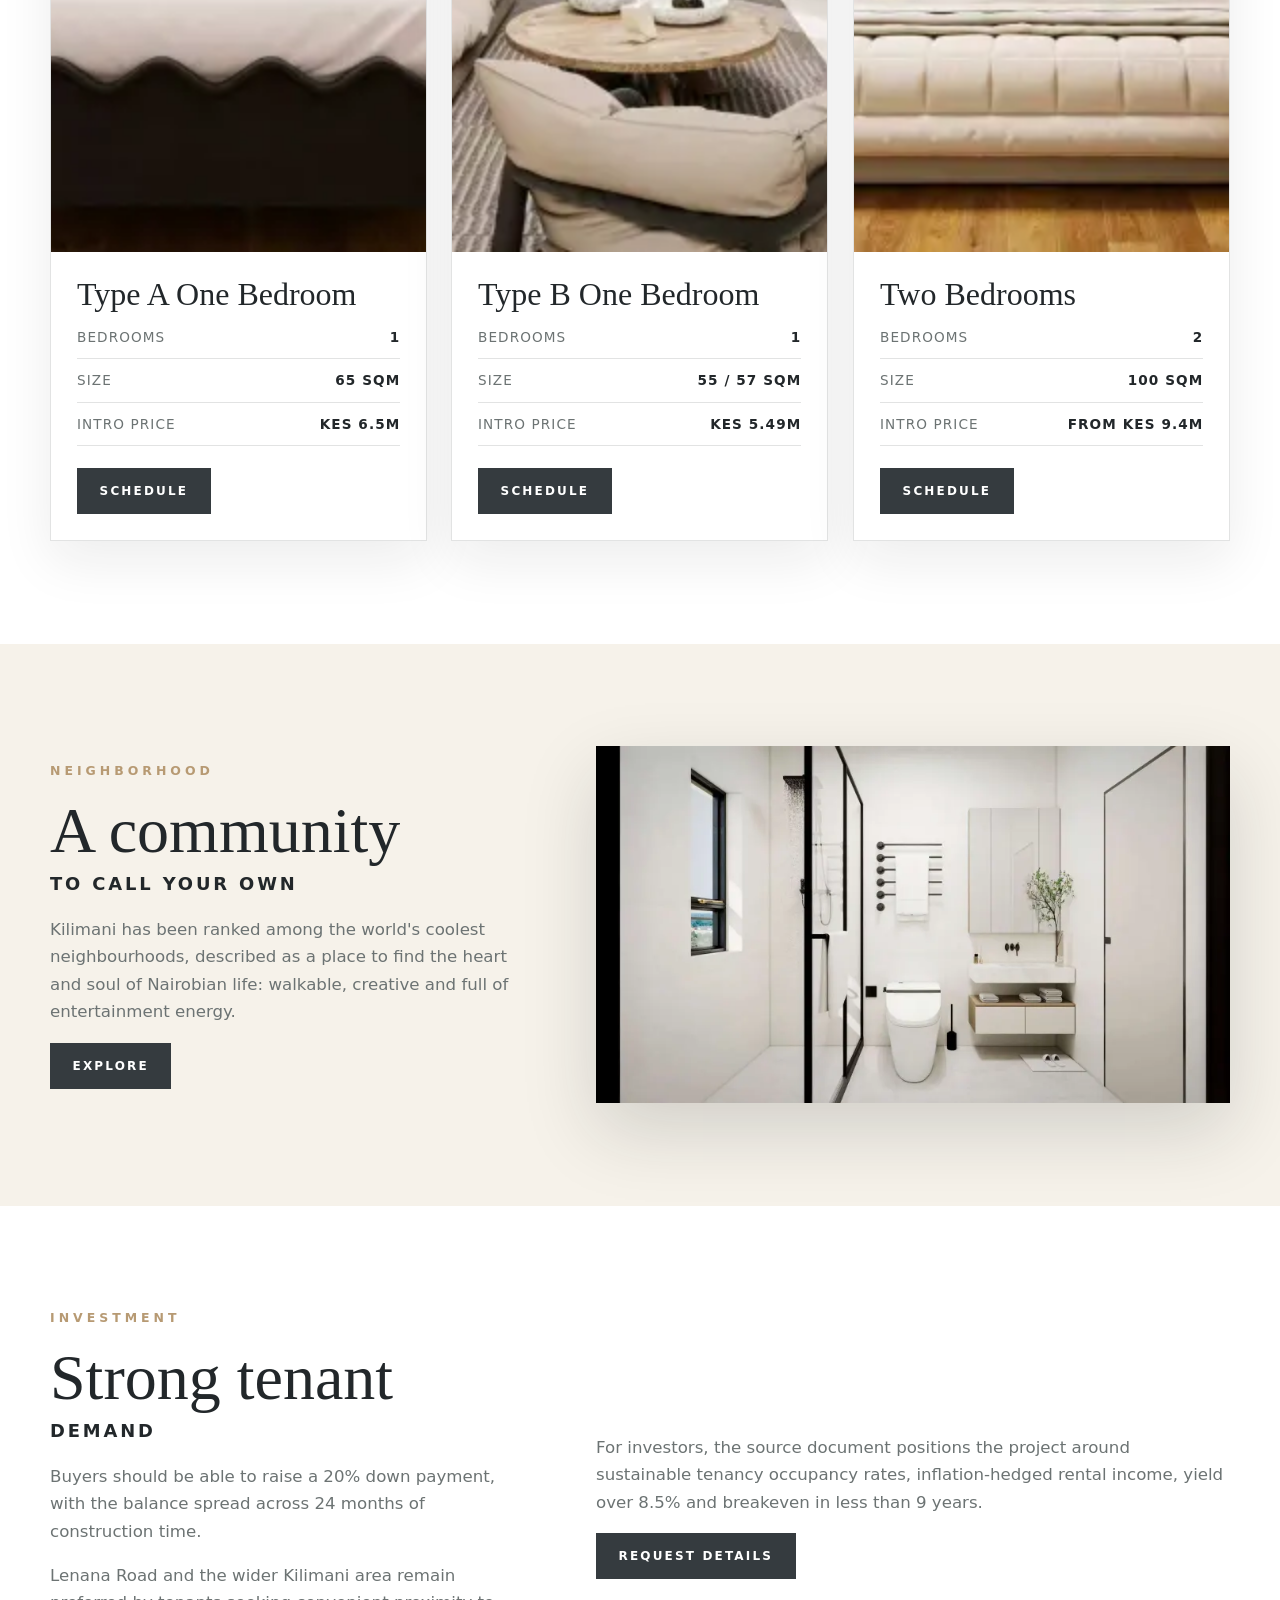
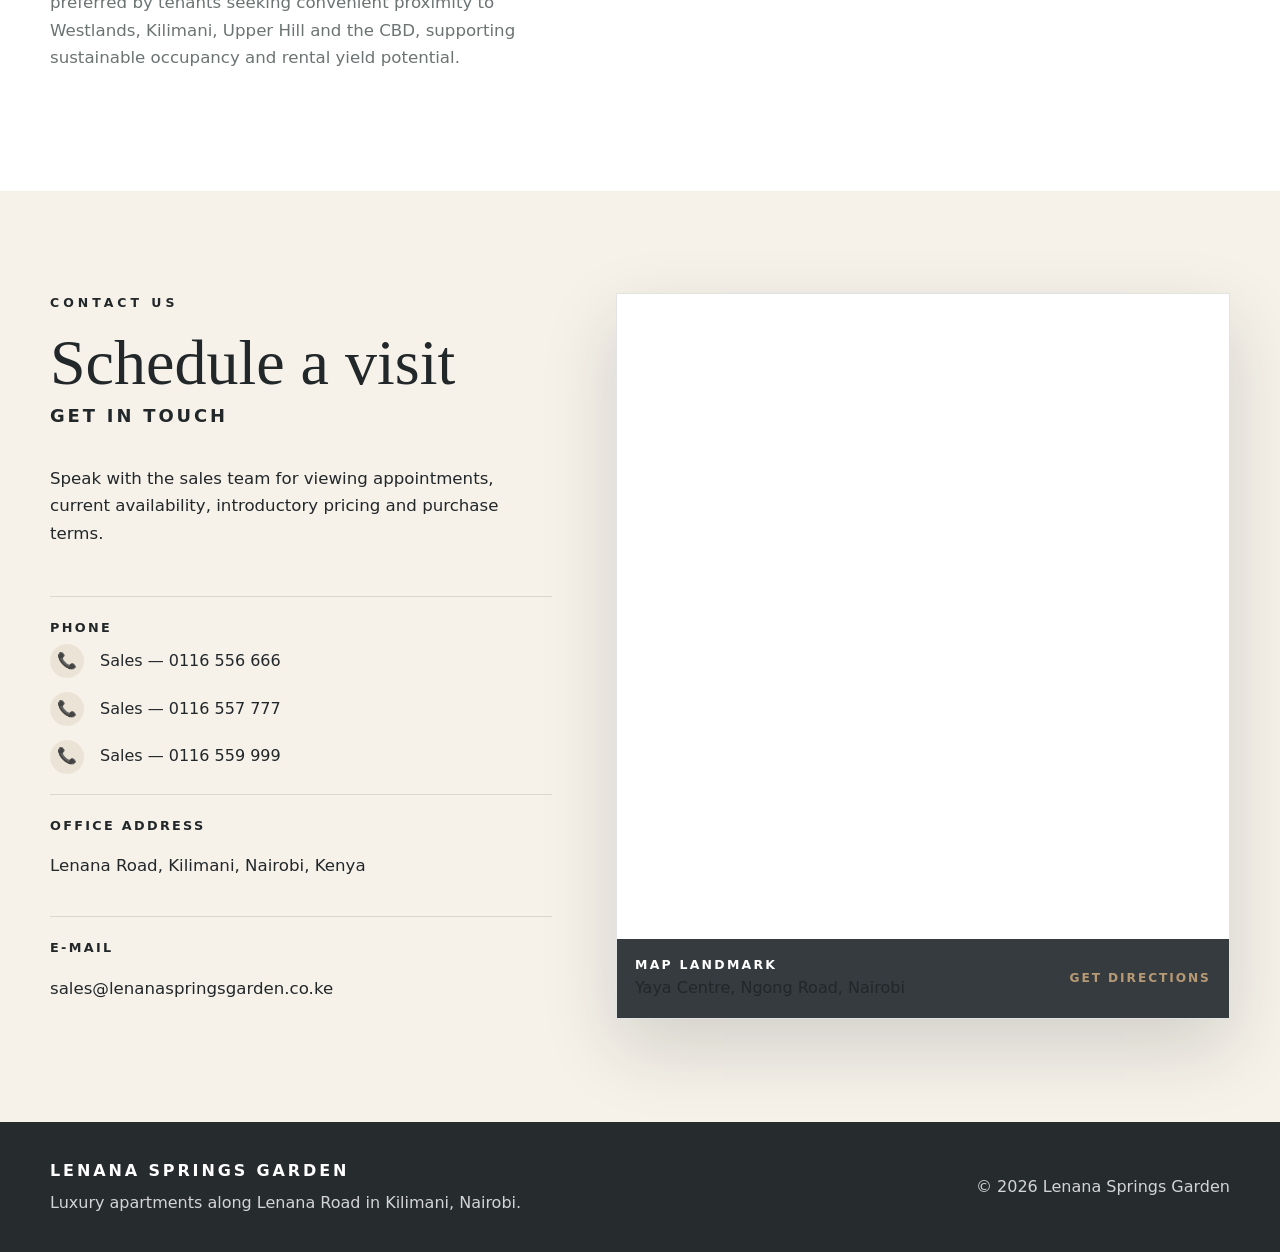
==== commit 486eaeab: "Adds responsiveness" ====
--- a/index.html
+++ b/index.html
@@ -123,7 +123,7 @@
       </div>
     </section>
 
-    <section class="section section-deep">
+    <section class="section">
       <div class="wrap">
         <p class="eyebrow">Features</p>
         <h2 class="section-title">Resort-inspired <span>amenities</span></h2>
@@ -231,6 +231,44 @@
         </div>
       </div>
     </section>
+
+    <section class="section">
+      <div class="wrap contact-showcase">
+        <div class="contact-copy">
+          <p class="eyebrow">Contact Us</p>
+          <h2 class="section-title">Schedule a visit <span>get in touch</span></h2>
+          <p class="lede">Speak with the sales team for viewing appointments, current availability, introductory pricing and purchase terms.</p>
+          <div class="contact-details">
+            <div>
+              <strong>Phone</strong>
+              <ul class="phone-list">
+                <li><span class="phone-icon" aria-hidden="true">📞</span><a href="tel:+254116556666">Sales — 0116 556 666</a></li>
+                <li><span class="phone-icon" aria-hidden="true">📞</span><a href="tel:+254116557777">Sales — 0116 557 777</a></li>
+                <li><span class="phone-icon" aria-hidden="true">📞</span><a href="tel:+254116559999">Sales — 0116 559 999</a></li>
+              </ul>
+            </div>
+            <div>
+              <strong>Office Address</strong>
+              <p class="lede">Lenana Road, Kilimani, Nairobi, Kenya</p>
+            </div>
+            <div>
+              <strong>E-mail</strong>
+              <p class="lede"><a href="mailto:sales@lenanaspringsgarden.co.ke">sales@lenanaspringsgarden.co.ke</a></p>
+            </div>
+          </div>
+        </div>
+        <div class="map-panel" data-reveal="right">
+          <iframe title="Map to Yaya Centre on Ngong Road, Nairobi" loading="lazy" referrerpolicy="no-referrer-when-downgrade" src="https://www.google.com/maps?q=Yaya%20Centre%2C%20Ngong%20Road%2C%20Nairobi%2C%20Kenya&output=embed"></iframe>
+          <div class="map-caption">
+            <div>
+              <strong>Map Landmark</strong>
+              <span>Yaya Centre, Ngong Road, Nairobi</span>
+            </div>
+            <a href="https://www.google.com/maps/search/?api=1&query=Yaya%20Centre%2C%20Ngong%20Road%2C%20Nairobi%2C%20Kenya" target="_blank" rel="noopener">Get Directions</a>
+          </div>
+        </div>
+      </div>
+    </section>
   </main>
 
   <footer class="site-footer">
--- a/styles.css
+++ b/styles.css
@@ -15,11 +15,15 @@
 
 * { box-sizing: border-box; }
 
-html { scroll-behavior: smooth; }
+html {
+  scroll-behavior: smooth;
+  overflow-x: hidden;
+}
 
 body {
   margin: 0;
   overflow-x: hidden;
+  max-width: 100%;
   color: var(--ink);
   background: var(--paper);
   font-family: "Montserrat", "Avenir Next", Inter, system-ui, -apple-system, BlinkMacSystemFont, "Segoe UI", sans-serif;
@@ -54,12 +58,13 @@
 }
 
 .brand {
-  max-width: 240px;
+  max-width: 180px;
   font-size: 0.92rem;
   font-weight: 800;
-  letter-spacing: 0.2em;
+  letter-spacing: 0.15em;
   line-height: 1.45;
   text-transform: uppercase;
+  word-break: break-word;
 }
 
 .nav {
@@ -231,6 +236,7 @@
   background: rgba(246, 242, 234, 0.96);
   color: var(--ink);
   border-top: 1px solid rgba(255, 255, 255, 0.45);
+  width: 100%;
 }
 
 .hero-strip .wrap {
@@ -238,16 +244,19 @@
   display: grid;
   grid-template-columns: repeat(3, 1fr);
   gap: 1px;
+  width: min(var(--max), calc(100% - 40px));
 }
 
 .strip-item {
-  padding: 20px 28px;
+  padding: 16px 14px;
   border-left: 1px solid var(--line);
+  min-width: 0;
+  overflow: hidden;
 }
 
 .strip-item:last-child { border-right: 1px solid var(--line); }
-.strip-item strong { display: block; font-size: 0.78rem; letter-spacing: 0.2em; text-transform: uppercase; }
-.strip-item span { color: var(--muted); font-size: 0.92rem; }
+.strip-item strong { display: block; font-size: 0.72rem; letter-spacing: 0.14em; text-transform: uppercase; white-space: nowrap; overflow: hidden; text-overflow: ellipsis; }
+.strip-item span { color: var(--muted); font-size: 0.82rem; display: block; white-space: nowrap; overflow: hidden; text-overflow: ellipsis; }
 
 .section {
   padding: clamp(72px, 8vw, 118px) 0;
@@ -298,7 +307,6 @@
 .section .button,
 .feature-list,
 .residence-card,
-.contact-details div,
 .contact-form,
 [data-reveal] {
   opacity: 0;
@@ -310,6 +318,15 @@
   will-change: opacity, transform;
 }
 
+.contact-details div {
+  opacity: 1;
+  transform: none;
+  transition:
+    opacity 0.75s ease,
+    transform 0.75s cubic-bezier(0.2, 0.65, 0.2, 1);
+  transition-delay: var(--reveal-delay, 0ms);
+}
+
 [data-reveal="left"] { transform: translateX(-44px); }
 [data-reveal="right"] { transform: translateX(44px); }
 [data-reveal="up"] { transform: translateY(34px); }
@@ -322,8 +339,7 @@
 .is-visible .button,
 .is-visible.feature-list,
 .is-visible.residence-card,
-.is-visible.contact-form,
-.is-visible.contact-details div {
+.is-visible.contact-form {
   opacity: 1;
   transform: translate(0, 0);
 }
@@ -358,17 +374,20 @@
   margin-top: 38px;
   background: rgba(255, 255, 255, 0.18);
   border: 1px solid rgba(255, 255, 255, 0.18);
+  width: 100%;
 }
 
 .feature-list li {
   list-style: none;
-  min-height: 82px;
-  display: flex;
-  align-items: center;
-  padding: 18px 22px;
+  min-height: 72px;
+  display: flex;
+  align-items: center;
+  padding: 14px 18px;
   background: var(--charcoal);
   font-weight: 800;
+  font-size: 0.88rem;
   color: rgba(255, 255, 255, 0.92);
+  word-break: break-word;
 }
 
 .feature-list.is-visible li {
@@ -381,6 +400,7 @@
   grid-template-columns: repeat(3, minmax(0, 1fr));
   gap: 24px;
   margin-top: 42px;
+  width: 100%;
 }
 
 .residence-card {
@@ -436,9 +456,10 @@
   grid-template-columns: 1.1fr 0.9fr 1fr;
   gap: 18px;
   margin-top: 42px;
-}
-
-.gallery-grid img { aspect-ratio: 1 / 1; }
+  width: 100%;
+}
+
+.gallery-grid img { aspect-ratio: 1 / 1; width: 100%; min-width: 0; }
 .gallery-grid img:nth-child(2) { aspect-ratio: 1 / 1.35; }
 
 .page-hero {
@@ -458,6 +479,19 @@
   grid-template-columns: 0.9fr 1.1fr;
   gap: clamp(34px, 5vw, 72px);
   align-items: start;
+}
+
+.contact-showcase {
+  display: grid;
+  grid-template-columns: 0.9fr 1.1fr;
+  gap: clamp(34px, 5vw, 72px);
+  align-items: stretch;
+}
+
+.contact-copy {
+  display: flex;
+  flex-direction: column;
+  justify-content: center;
 }
 
 .contact-details {
@@ -480,6 +514,95 @@
   font-size: 0.8rem;
   letter-spacing: 0.18em;
   text-transform: uppercase;
+}
+
+.contact-showcase,
+.contact-showcase * {
+  color: var(--ink);
+}
+
+.contact-details a {
+  color: var(--ink);
+}
+
+.contact-details a:hover,
+.contact-details a:focus {
+  color: var(--gold-dark);
+}
+
+.phone-list {
+  list-style: none;
+  margin: 0;
+  padding: 0;
+  display: grid;
+  gap: 0.85rem;
+}
+
+.phone-list li {
+  display: flex;
+  align-items: center;
+  gap: 1rem;
+  color: var(--ink);
+}
+
+.phone-icon {
+  display: inline-flex;
+  align-items: center;
+  justify-content: center;
+  width: 34px;
+  height: 34px;
+  border-radius: 999px;
+  background: var(--paper-deep);
+  color: var(--gold-dark);
+  font-size: 1rem;
+}
+
+.map-panel {
+  min-height: 400px;
+  display: grid;
+  grid-template-rows: 1fr auto;
+  background: var(--white);
+  border: 1px solid var(--line);
+  box-shadow: var(--shadow);
+  overflow: hidden;
+  width: 100%;
+}
+
+.map-panel iframe {
+  width: 100%;
+  height: 100%;
+  min-height: 320px;
+  border: 0;
+  filter: grayscale(0.15) contrast(1.05);
+  display: block;
+}
+
+.map-caption {
+  display: flex;
+  justify-content: space-between;
+  gap: 14px;
+  align-items: center;
+  padding: 16px 18px;
+  background: var(--charcoal);
+  color: rgba(255, 255, 255, 0.84);
+  flex-wrap: wrap;
+}
+
+.map-caption strong {
+  display: block;
+  color: var(--white);
+  font-size: 0.78rem;
+  letter-spacing: 0.18em;
+  text-transform: uppercase;
+}
+
+.map-caption a {
+  color: var(--gold);
+  font-size: 0.76rem;
+  font-weight: 900;
+  letter-spacing: 0.16em;
+  text-transform: uppercase;
+  white-space: nowrap;
 }
 
 .contact-form {
@@ -545,7 +668,7 @@
   display: none;
   align-items: center;
   justify-content: center;
-  padding: 20px;
+  padding: 16px;
 }
 
 .modal.open { display: flex; }
@@ -561,8 +684,9 @@
   position: relative;
   z-index: 1;
   width: min(620px, 100%);
-  max-height: calc(100vh - 40px);
-  overflow: auto;
+  max-height: calc(100vh - 32px);
+  overflow-y: auto;
+  overflow-x: hidden;
   background: var(--paper);
   box-shadow: 0 40px 100px rgba(0, 0, 0, 0.32);
 }
@@ -622,7 +746,6 @@
   .feature-list,
   .feature-list li,
   .residence-card,
-  .contact-details div,
   .contact-form,
   [data-reveal] {
     opacity: 1;
@@ -633,53 +756,116 @@
 }
 
 @media (max-width: 980px) {
-  .header-inner { min-height: 72px; }
+  .header-inner { min-height: 72px; gap: 16px; }
   .nav {
     position: absolute;
     top: 100%;
-    left: 20px;
-    right: 20px;
+    left: 0;
+    right: 0;
     display: none;
     flex-direction: column;
     align-items: stretch;
     gap: 0;
     padding: 10px 18px 18px;
     background: rgba(48, 54, 58, 0.98);
+    width: 100%;
   }
 
   .nav.open { display: flex; }
   .nav a { padding: 16px 0; }
   .nav a::after { bottom: 10px; }
-  .nav-toggle { display: block; }
+  .nav-toggle { display: block; flex-shrink: 0; }
   .header-actions { margin-left: auto; }
   .header-actions .button { display: none; }
   .hero { min-height: 760px; }
   .hero-strip .wrap,
   .split,
   .split.reverse,
-  .contact-panel { grid-template-columns: 1fr; }
+  .contact-panel,
+  .contact-showcase { grid-template-columns: 1fr; }
   .strip-item { border-right: 1px solid var(--line); }
-  .media-stack,
-  .residence-grid,
+  .media-stack { grid-template-columns: 1fr 1fr; }
+  .residence-grid { grid-template-columns: 1fr 1fr; }
   .gallery-grid { grid-template-columns: 1fr 1fr; }
+  .gallery-grid img:nth-child(3) { display: none; }
+  .map-panel { min-height: 360px; }
 }
 
 @media (max-width: 680px) {
   .wrap { width: min(100% - 28px, var(--max)); }
-  .brand { font-size: 0.76rem; letter-spacing: 0.14em; }
-  .hero { min-height: 720px; }
-  .hero-content { padding-bottom: 250px; }
+  .brand { font-size: 0.72rem; letter-spacing: 0.1em; max-width: 140px; }
+  .hero { min-height: 640px; }
+  .hero-content { padding-top: 5vw; padding-bottom: 200px; }
   .hero-media::after { background: linear-gradient(180deg, rgba(16, 20, 22, 0.78), rgba(16, 20, 22, 0.32)); }
-  .hero-strip .wrap,
+
+  /* Hero strip — stack vertically on small screens */
+  .hero-strip .wrap {
+    grid-template-columns: 1fr;
+    min-height: auto;
+  }
+  .strip-item {
+    border-left: none;
+    border-right: none;
+    border-top: 1px solid var(--line);
+    padding: 14px 0;
+  }
+  .strip-item:first-child { border-top: none; }
+
+  /* Grids — single column */
   .feature-list,
   .media-stack,
   .residence-grid,
   .gallery-grid { grid-template-columns: 1fr; }
+
+  .gallery-grid img:nth-child(3) { display: block; }
+  .gallery-grid img:nth-child(2) { aspect-ratio: 1 / 1; }
+
   .media-stack img:last-child { transform: none; }
-  .section { padding: 64px 0; }
-  .footer-inner { flex-direction: column; align-items: flex-start; }
-  .modal-header { padding: 24px 24px 0; }
-  .modal .contact-form { padding: 18px 24px 28px; }
+
+  /* Section spacing */
+  .section { padding: 56px 0; }
+
+  /* Residence cards */
+  .residence-card-body { padding: 20px; }
+  .residence-card h3 { font-size: 1.6rem; }
+
+  /* Contact section */
+  .contact-showcase { gap: 36px; }
+  .map-panel { min-height: 300px; }
+  .map-panel iframe { min-height: 260px; }
+  .map-caption { flex-direction: column; align-items: flex-start; gap: 10px; }
+
+  /* Phone list — prevent overflow */
+  .phone-list li { flex-wrap: wrap; gap: 0.6rem; }
+
+  /* Buttons — full width on mobile */
+  .section .button { width: 100%; justify-content: center; }
+
+  /* Footer */
+  .footer-inner { flex-direction: column; align-items: flex-start; gap: 12px; }
+
+  /* Modal */
+  .modal { padding: 12px; }
+  .modal-header { padding: 20px 20px 0; }
+  .modal .contact-form { padding: 16px 20px 24px; }
+  .modal-header h2 { font-size: 1.8rem; }
+
+  /* Section title sizing */
+  .section-title { font-size: clamp(2rem, 7vw, 3.5rem); }
+
+  /* Reveal animations — use translateY only, no translateX which can cause horizontal overflow */
   [data-reveal="left"],
   [data-reveal="right"] { transform: translateY(28px); }
 }
+
+@media (max-width: 400px) {
+  .brand { font-size: 0.65rem; letter-spacing: 0.08em; max-width: 120px; }
+  .header-inner { gap: 10px; }
+  .nav-toggle { width: 40px; height: 40px; }
+  .hero { min-height: 580px; }
+  .hero-content { padding-bottom: 180px; }
+  .section-title { font-size: clamp(1.8rem, 8vw, 3rem); }
+  .feature-list li { font-size: 0.82rem; padding: 12px 14px; }
+  .strip-item strong { font-size: 0.68rem; }
+  .strip-item span { font-size: 0.76rem; }
+}
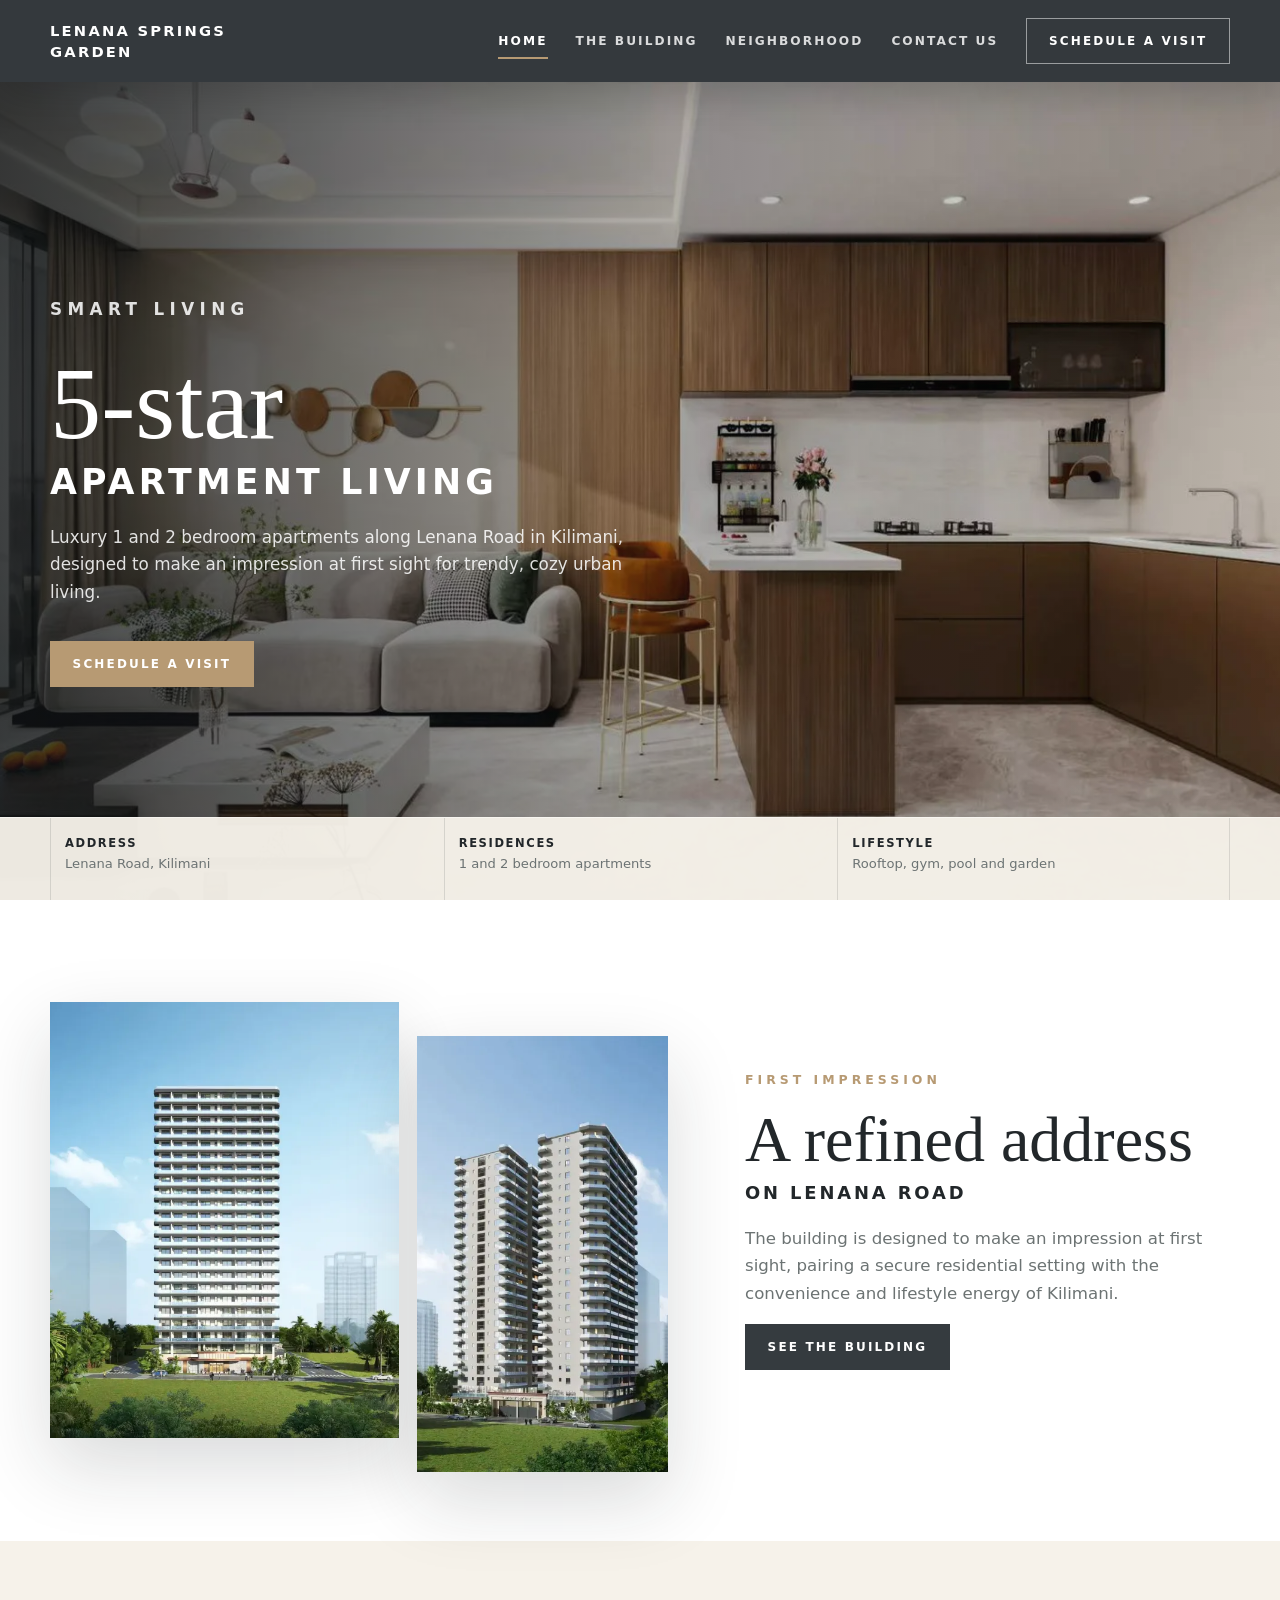
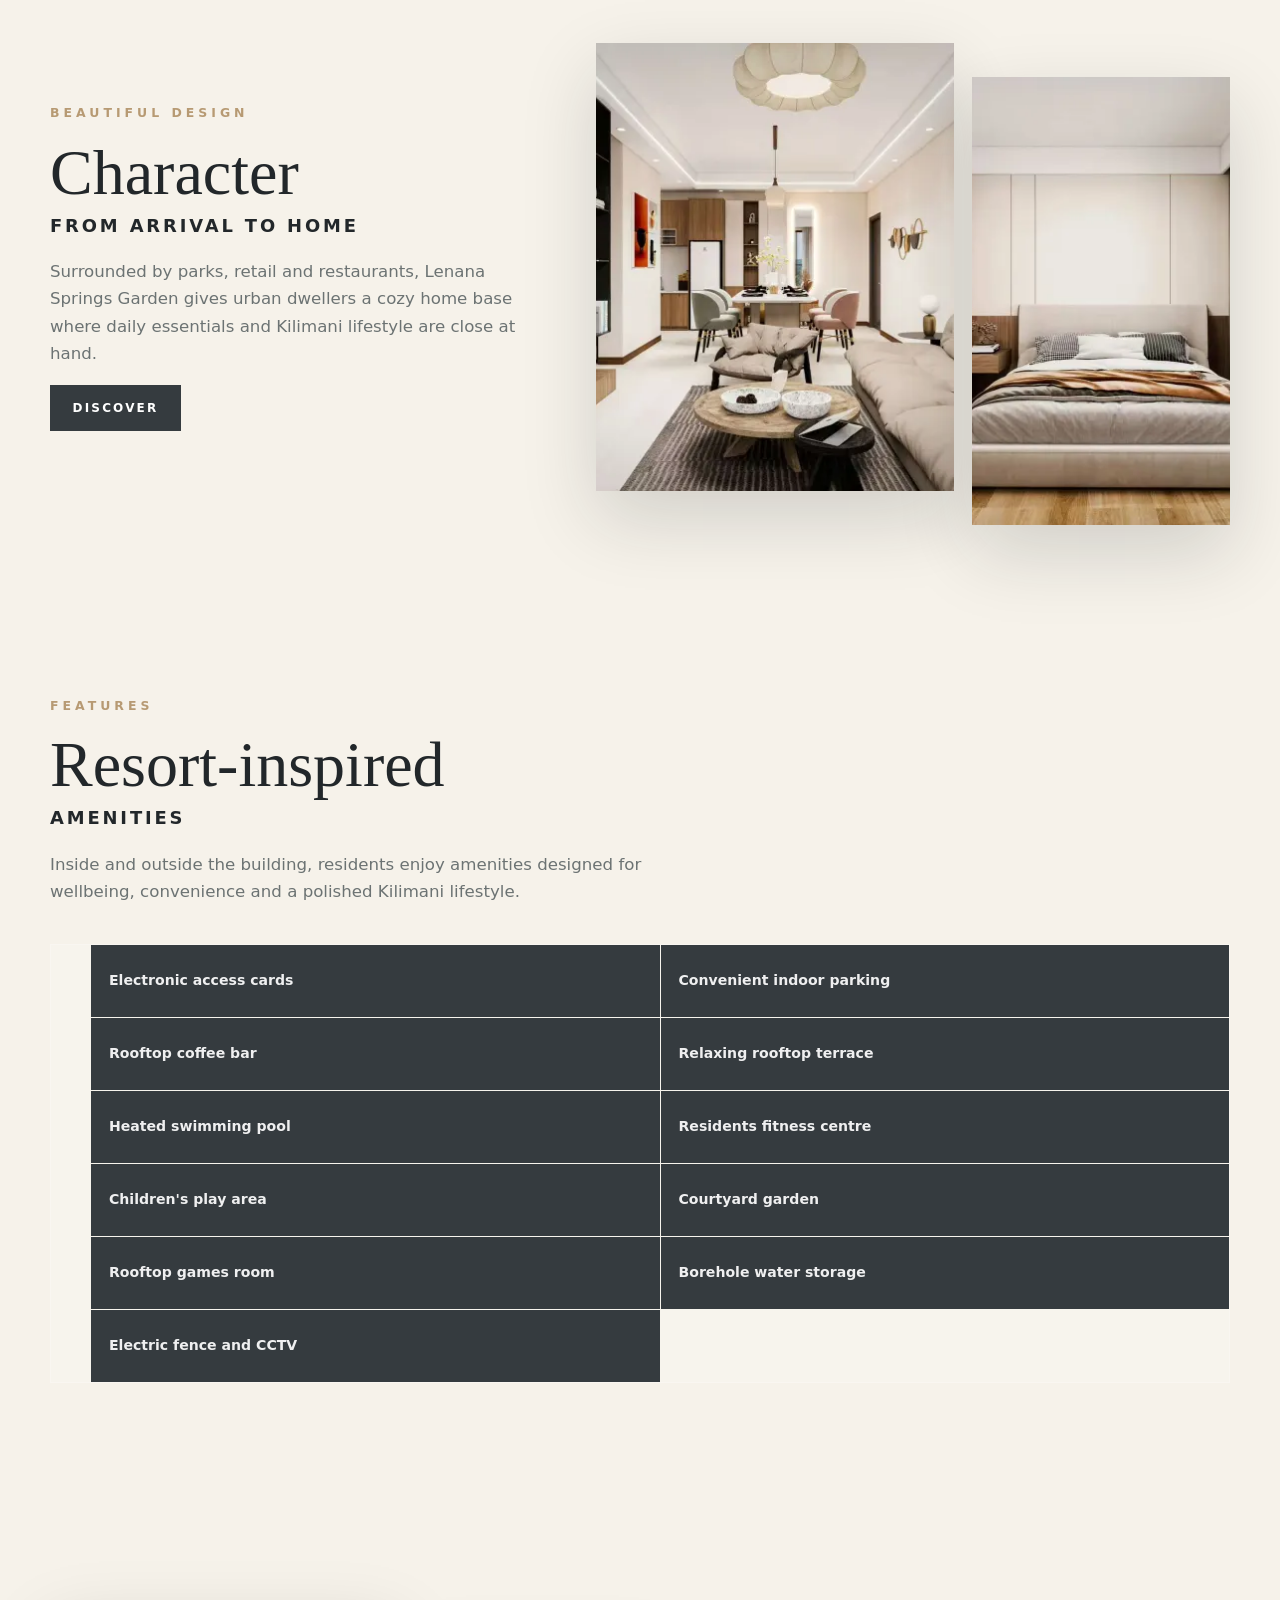
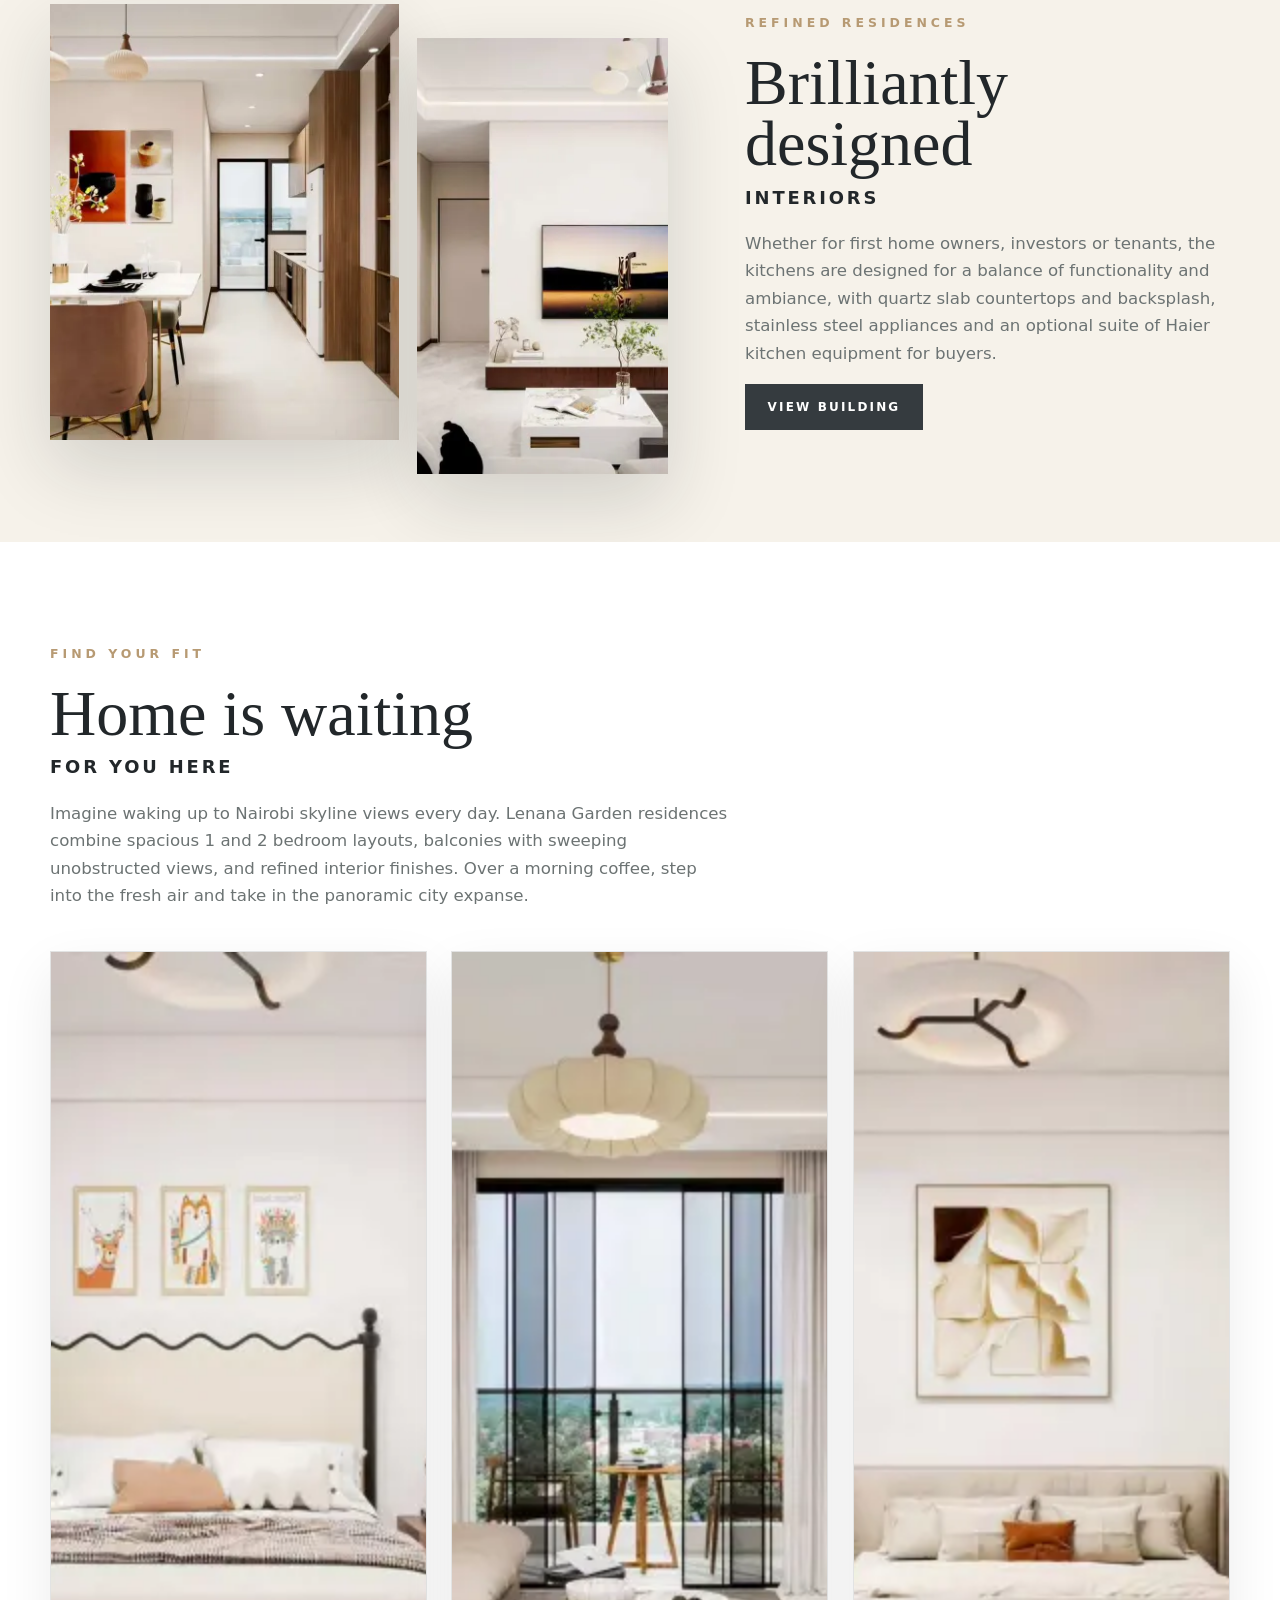
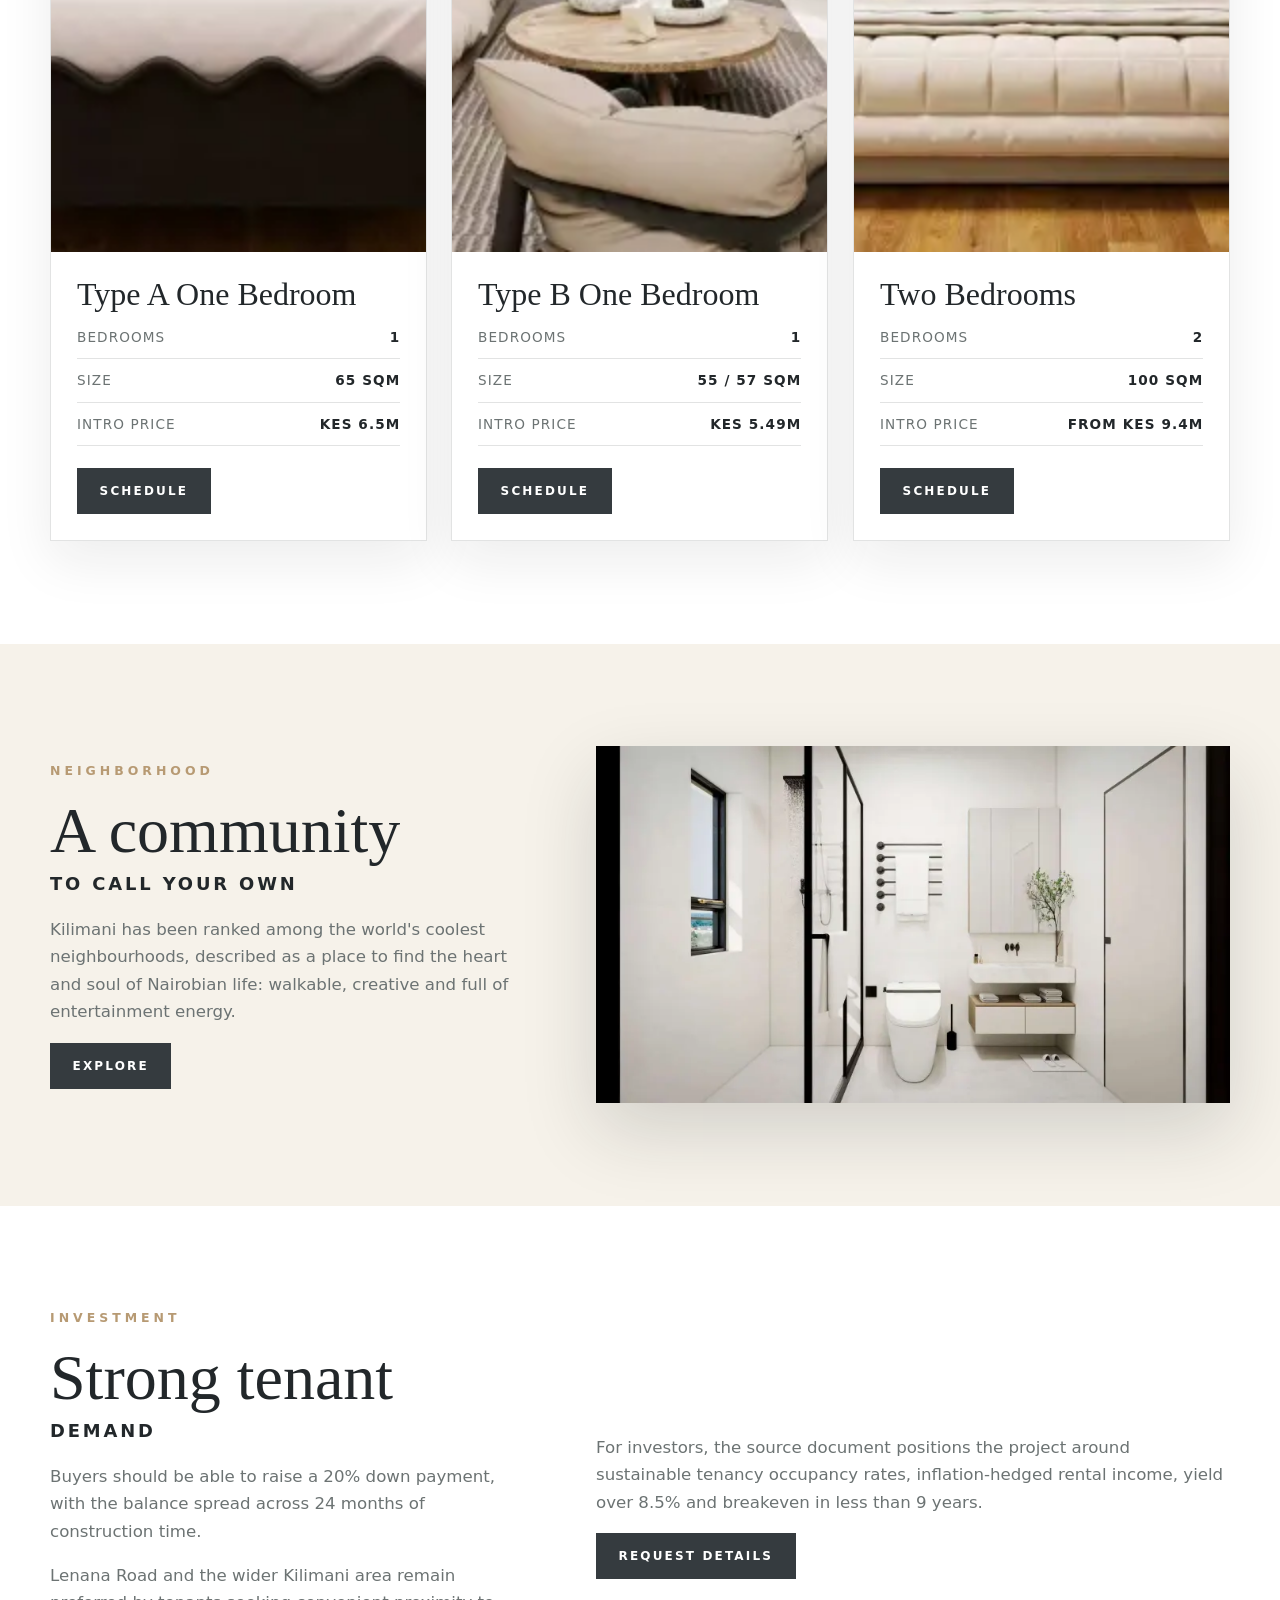
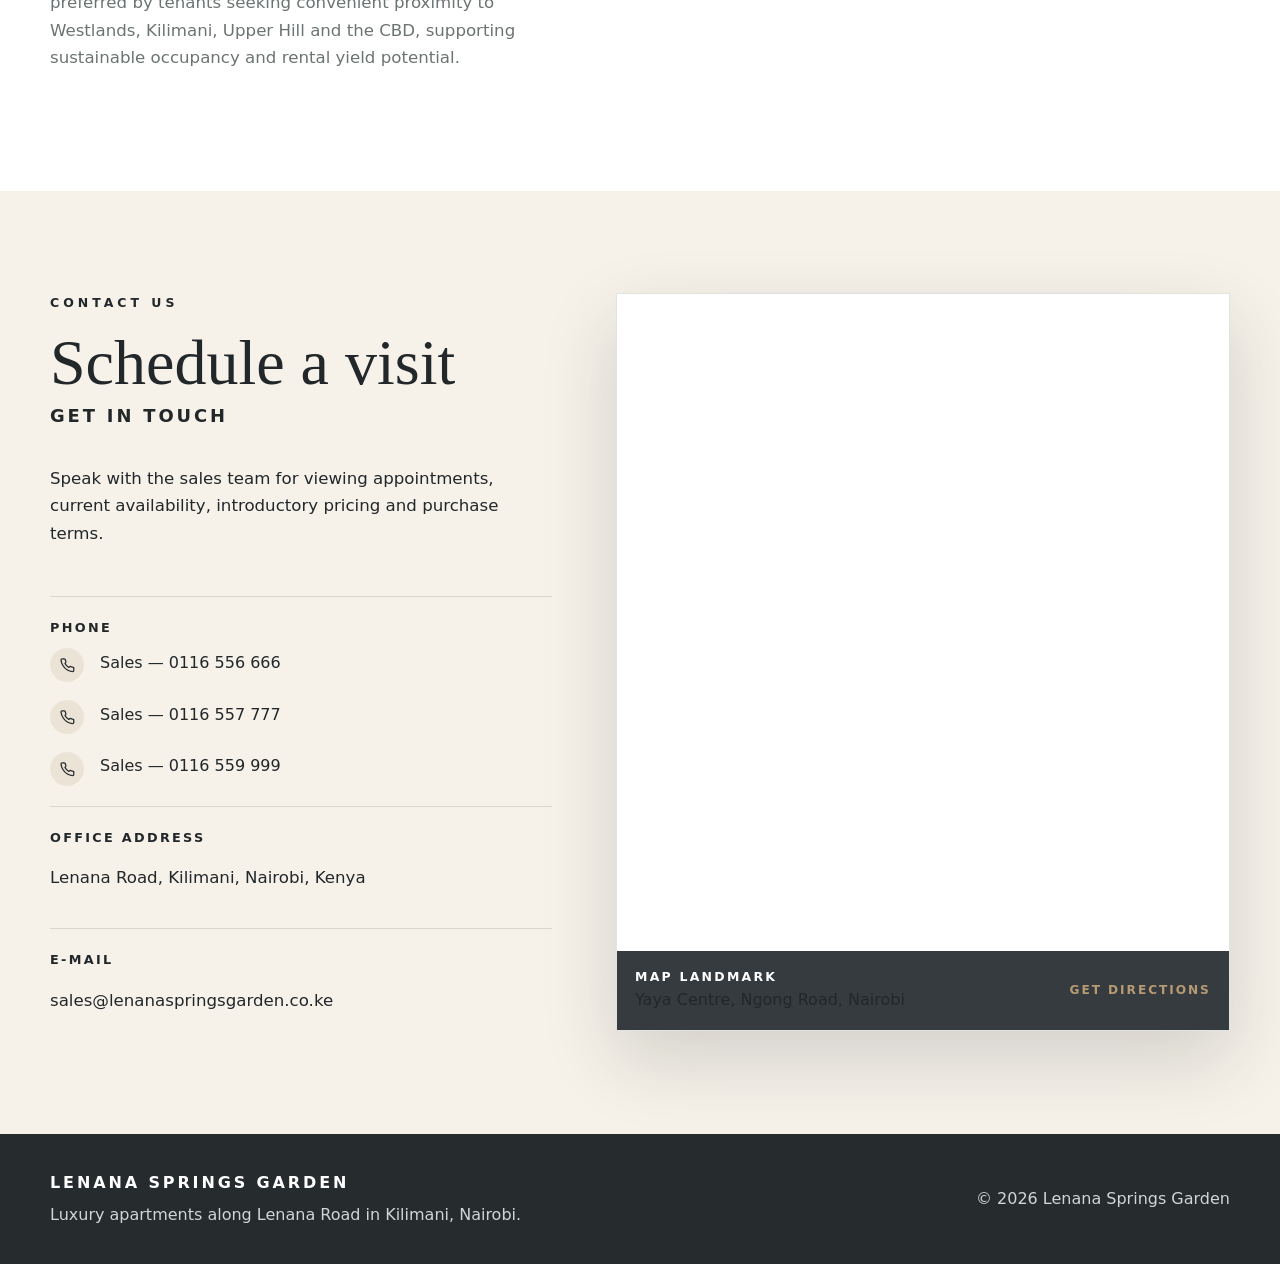
==== commit 28b4cd20: "Improve contacts design." ====
--- a/index.html
+++ b/index.html
@@ -242,9 +242,9 @@
             <div>
               <strong>Phone</strong>
               <ul class="phone-list">
-                <li><span class="phone-icon" aria-hidden="true">📞</span><a href="tel:+254116556666">Sales — 0116 556 666</a></li>
-                <li><span class="phone-icon" aria-hidden="true">📞</span><a href="tel:+254116557777">Sales — 0116 557 777</a></li>
-                <li><span class="phone-icon" aria-hidden="true">📞</span><a href="tel:+254116559999">Sales — 0116 559 999</a></li>
+                <li><span class="phone-icon" aria-hidden="true"><svg aria-hidden="true" xmlns="http://www.w3.org/2000/svg" width="16" height="16" viewBox="0 0 24 24" fill="none" stroke="currentColor" stroke-width="2" stroke-linecap="round" stroke-linejoin="round"><path d="M22 16.92v3a2 2 0 0 1-2.18 2 19.79 19.79 0 0 1-8.63-3.07A19.5 19.5 0 0 1 4.69 12 19.79 19.79 0 0 1 1.61 3.41 2 2 0 0 1 3.6 1.22h3a2 2 0 0 1 2 1.72c.127.96.361 1.903.7 2.81a2 2 0 0 1-.45 2.11L7.91 8.82a16 16 0 0 0 6.29 6.29l.95-.95a2 2 0 0 1 2.11-.45c.907.339 1.85.573 2.81.7A2 2 0 0 1 22 16.92z"/></svg></span><a href="tel:+254116556666">Sales — 0116 556 666</a></li>
+                <li><span class="phone-icon" aria-hidden="true"><svg aria-hidden="true" xmlns="http://www.w3.org/2000/svg" width="16" height="16" viewBox="0 0 24 24" fill="none" stroke="currentColor" stroke-width="2" stroke-linecap="round" stroke-linejoin="round"><path d="M22 16.92v3a2 2 0 0 1-2.18 2 19.79 19.79 0 0 1-8.63-3.07A19.5 19.5 0 0 1 4.69 12 19.79 19.79 0 0 1 1.61 3.41 2 2 0 0 1 3.6 1.22h3a2 2 0 0 1 2 1.72c.127.96.361 1.903.7 2.81a2 2 0 0 1-.45 2.11L7.91 8.82a16 16 0 0 0 6.29 6.29l.95-.95a2 2 0 0 1 2.11-.45c.907.339 1.85.573 2.81.7A2 2 0 0 1 22 16.92z"/></svg></span><a href="tel:+254116557777">Sales — 0116 557 777</a></li>
+                <li><span class="phone-icon" aria-hidden="true"><svg aria-hidden="true" xmlns="http://www.w3.org/2000/svg" width="16" height="16" viewBox="0 0 24 24" fill="none" stroke="currentColor" stroke-width="2" stroke-linecap="round" stroke-linejoin="round"><path d="M22 16.92v3a2 2 0 0 1-2.18 2 19.79 19.79 0 0 1-8.63-3.07A19.5 19.5 0 0 1 4.69 12 19.79 19.79 0 0 1 1.61 3.41 2 2 0 0 1 3.6 1.22h3a2 2 0 0 1 2 1.72c.127.96.361 1.903.7 2.81a2 2 0 0 1-.45 2.11L7.91 8.82a16 16 0 0 0 6.29 6.29l.95-.95a2 2 0 0 1 2.11-.45c.907.339 1.85.573 2.81.7A2 2 0 0 1 22 16.92z"/></svg></span><a href="tel:+254116559999">Sales — 0116 559 999</a></li>
               </ul>
             </div>
             <div>
@@ -303,4 +303,4 @@
   </div>
   <script src="script.js"></script>
 </body>
-</html>
+</html>
--- a/styles.css
+++ b/styles.css
@@ -549,12 +549,20 @@
   display: inline-flex;
   align-items: center;
   justify-content: center;
+  flex-shrink: 0;
   width: 34px;
   height: 34px;
   border-radius: 999px;
   background: var(--paper-deep);
   color: var(--gold-dark);
-  font-size: 1rem;
+}
+
+.phone-icon svg {
+  margin-top: 10px;
+  margin-left: 10px;
+  width: 15px;
+  height: 15px;
+  display: block;
 }
 
 .map-panel {
@@ -639,6 +647,88 @@
 .contact-form input:focus,
 .contact-form textarea:focus { border-color: var(--gold); }
 .contact-form textarea { min-height: 132px; resize: vertical; }
+
+/* ── Contact page: info + map row ── */
+.contact-info-map {
+  display: grid;
+  grid-template-columns: 1fr 1.4fr;
+  gap: clamp(36px, 6vw, 88px);
+  align-items: start;
+}
+
+.contact-info-col {
+  display: flex;
+  flex-direction: column;
+}
+
+.contact-map-col {
+  min-height: 460px;
+}
+
+/* contact-list: stacked phone links */
+.contact-list {
+  display: flex;
+  flex-direction: column;
+  gap: 8px;
+  margin-top: 6px;
+}
+
+.contact-list a {
+  color: var(--ink);
+  font-size: 0.96rem;
+  transition: color 0.18s ease;
+}
+
+.contact-list a:hover,
+.contact-list a:focus {
+  color: var(--gold-dark);
+}
+
+.contact-details span:not(.contact-list) {
+  display: block;
+  margin-top: 4px;
+  font-size: 0.96rem;
+  color: var(--muted);
+}
+
+/* ── Contact page: wide form section ── */
+.contact-form-section {
+  background: var(--paper-deep);
+}
+
+.contact-form-header {
+  max-width: 640px;
+  margin-bottom: 42px;
+}
+
+.contact-form-wide {
+  background: var(--white);
+  border: 1px solid var(--line);
+  box-shadow: var(--shadow);
+  padding: clamp(28px, 4vw, 52px);
+  gap: 0;
+}
+
+.form-grid {
+  display: grid;
+  grid-template-columns: 1fr 1fr;
+  gap: 0 clamp(28px, 4vw, 56px);
+}
+
+.form-full {
+  display: grid;
+  gap: 8px;
+  color: var(--muted);
+  font-size: 0.82rem;
+  font-weight: 800;
+  letter-spacing: 0.12em;
+  text-transform: uppercase;
+  margin-top: 4px;
+}
+
+.form-submit {
+  margin-top: 28px;
+}
 
 .site-footer {
   background: var(--charcoal-2);
@@ -782,7 +872,8 @@
   .split,
   .split.reverse,
   .contact-panel,
-  .contact-showcase { grid-template-columns: 1fr; }
+  .contact-showcase,
+  .contact-info-map { grid-template-columns: 1fr; }
   .strip-item { border-right: 1px solid var(--line); }
   .media-stack { grid-template-columns: 1fr 1fr; }
   .residence-grid { grid-template-columns: 1fr 1fr; }
@@ -831,6 +922,9 @@
 
   /* Contact section */
   .contact-showcase { gap: 36px; }
+  .contact-info-map { gap: 32px; }
+  .contact-map-col { min-height: 320px; }
+  .form-grid { grid-template-columns: 1fr; }
   .map-panel { min-height: 300px; }
   .map-panel iframe { min-height: 260px; }
   .map-caption { flex-direction: column; align-items: flex-start; gap: 10px; }
@@ -868,4 +962,4 @@
   .feature-list li { font-size: 0.82rem; padding: 12px 14px; }
   .strip-item strong { font-size: 0.68rem; }
   .strip-item span { font-size: 0.76rem; }
-}
+}
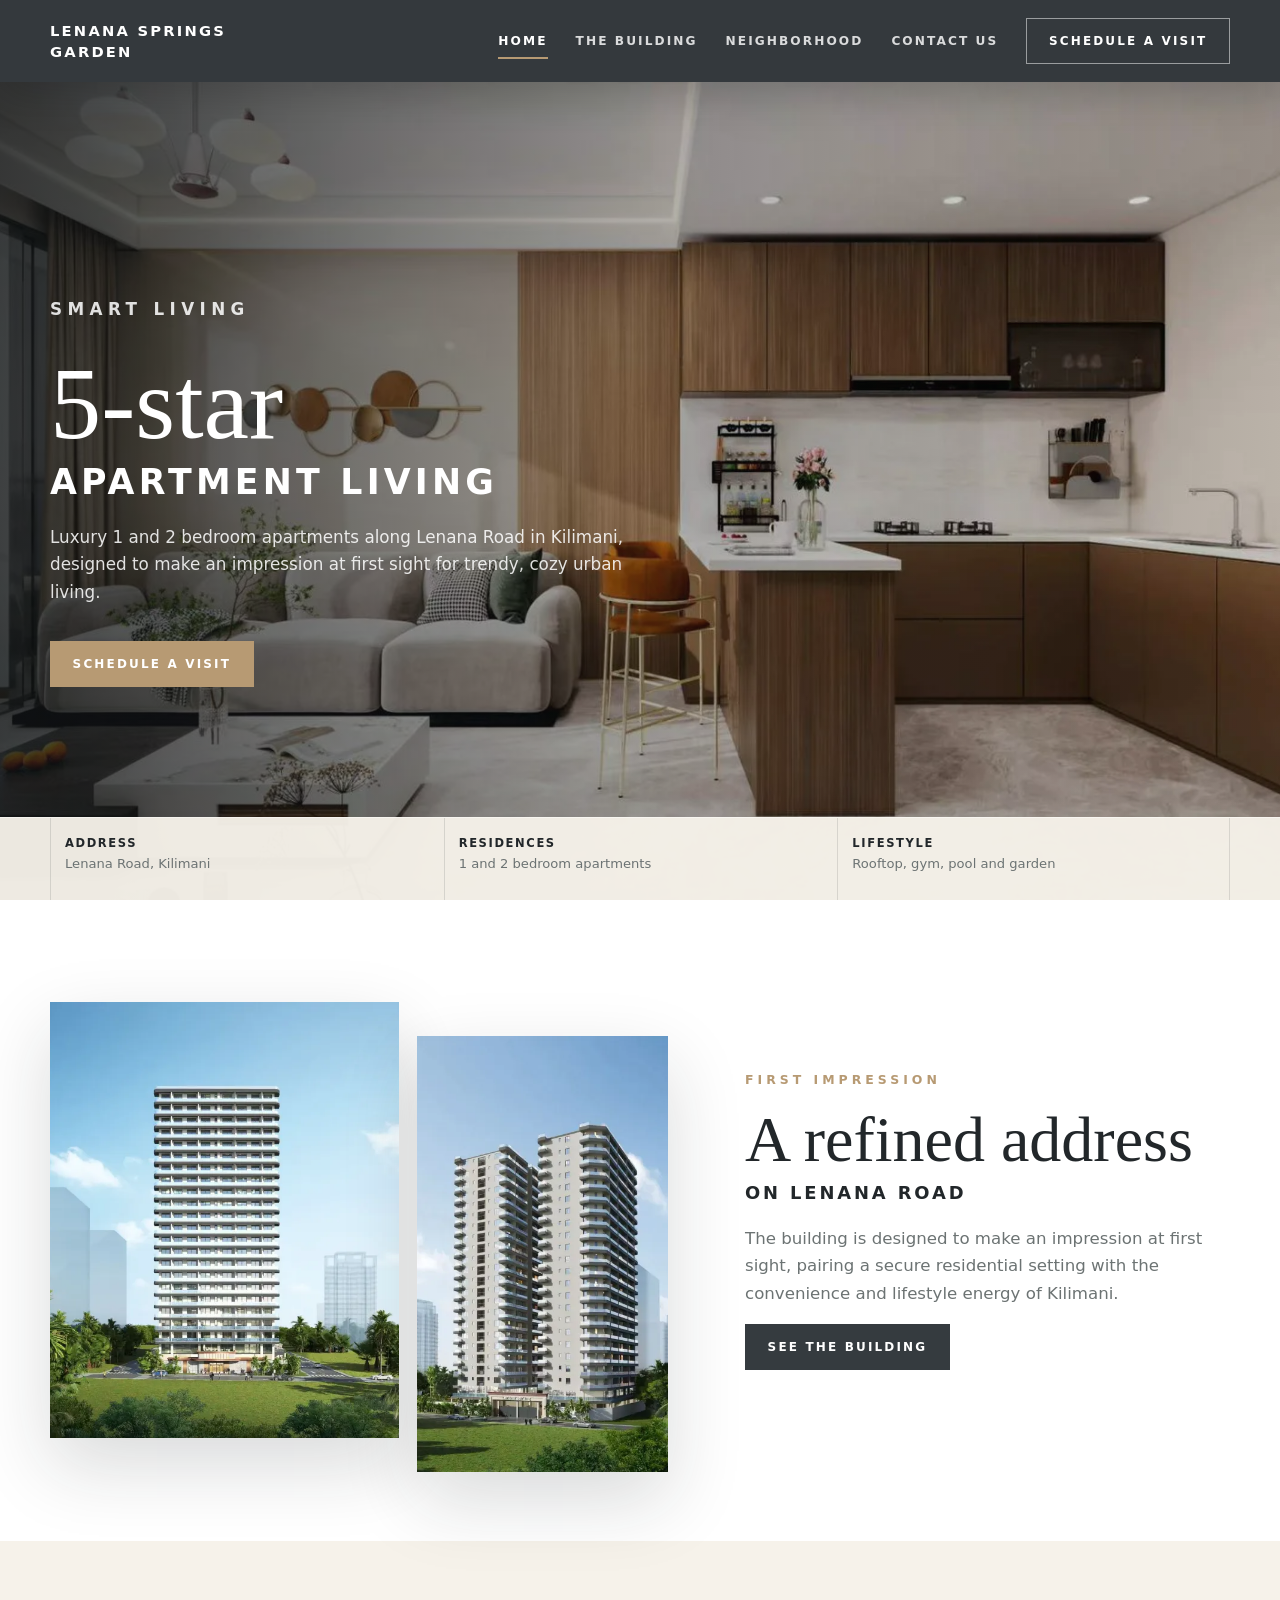
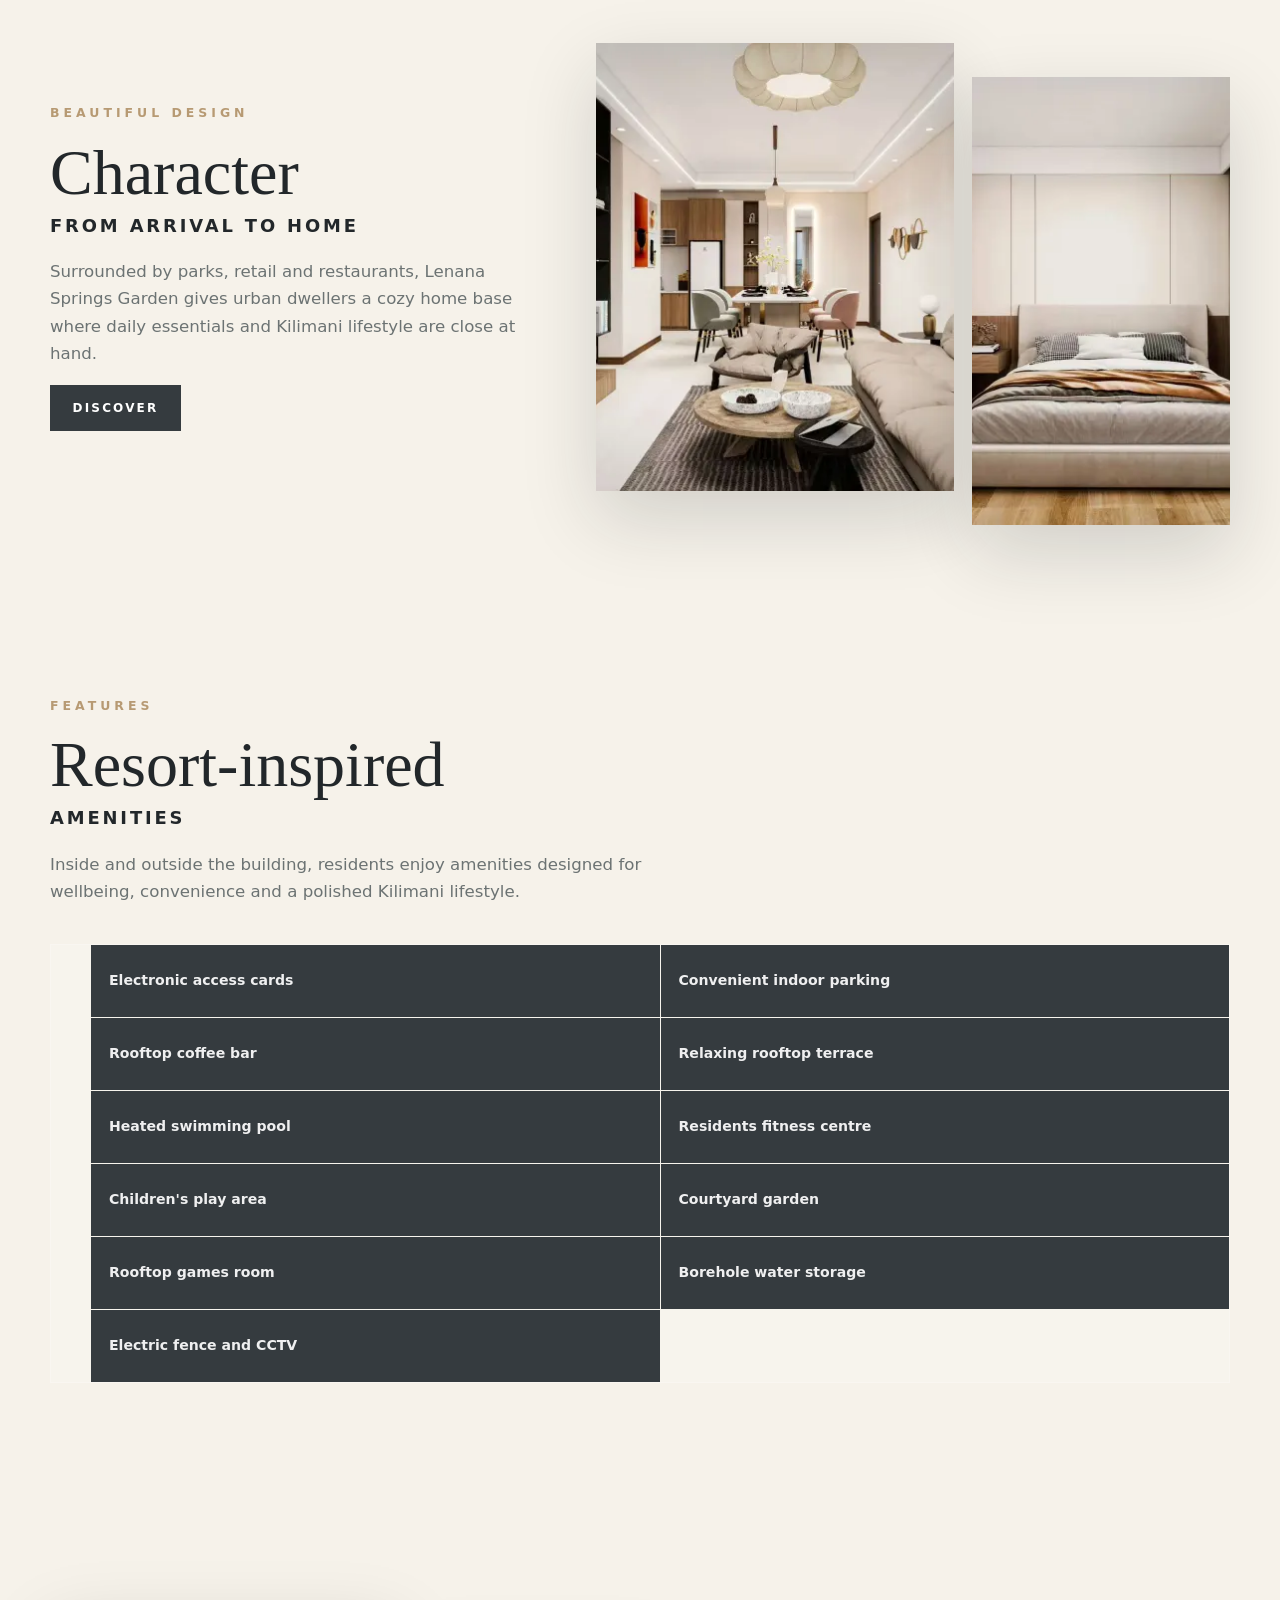
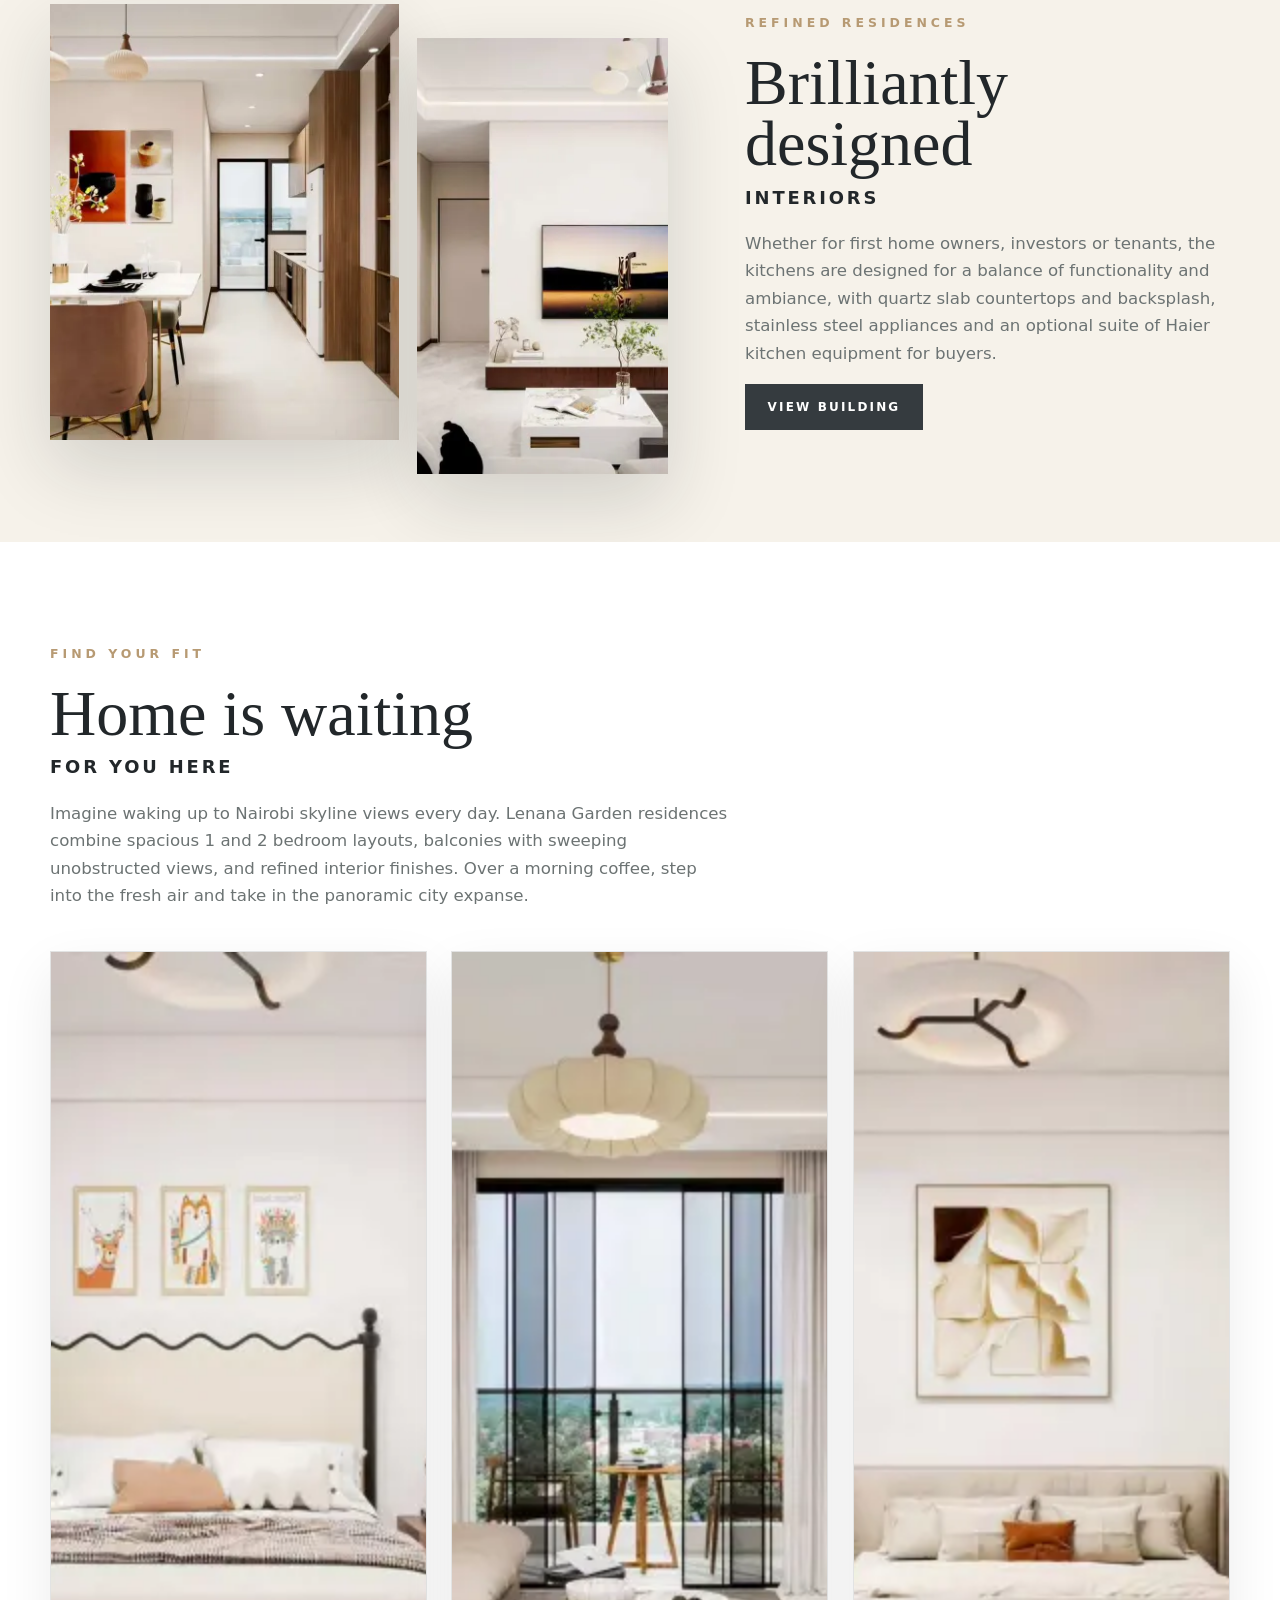
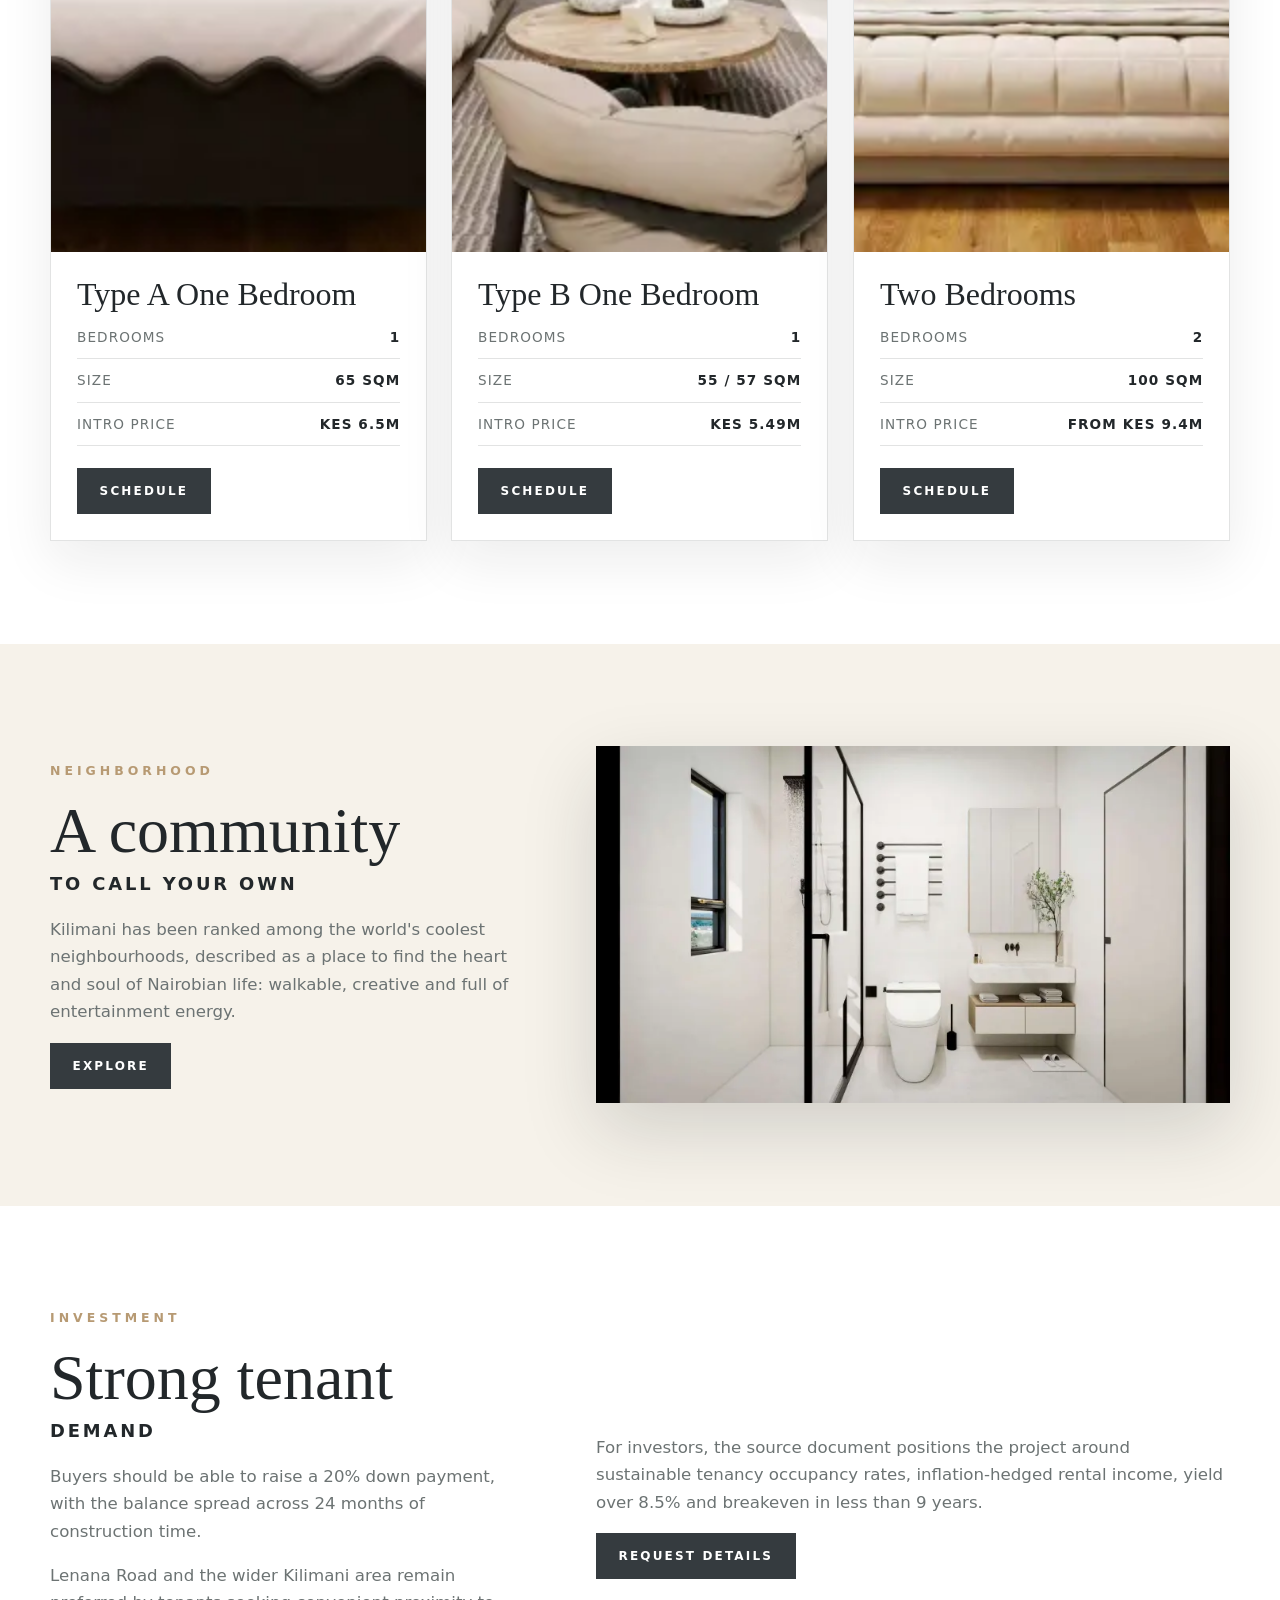
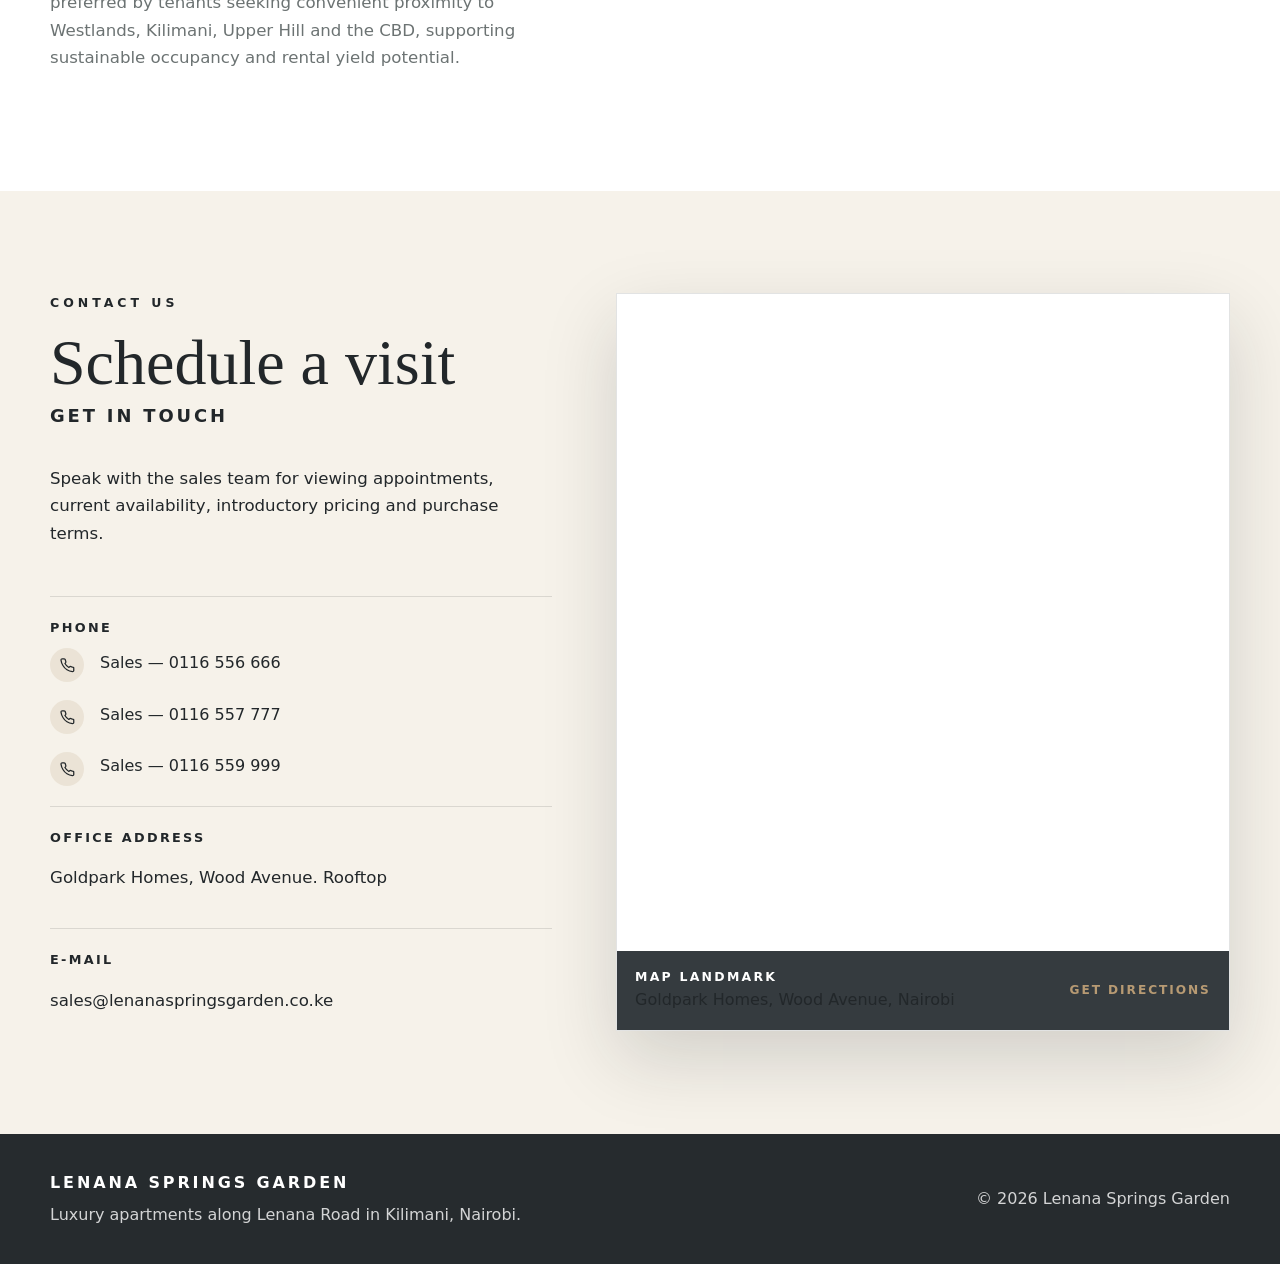
==== commit 9c964fb9: "Update location" ====
--- a/index.html
+++ b/index.html
@@ -249,7 +249,7 @@
             </div>
             <div>
               <strong>Office Address</strong>
-              <p class="lede">Lenana Road, Kilimani, Nairobi, Kenya</p>
+              <p class="lede">Goldpark Homes, Wood Avenue. Rooftop</p>
             </div>
             <div>
               <strong>E-mail</strong>
@@ -258,13 +258,13 @@
           </div>
         </div>
         <div class="map-panel" data-reveal="right">
-          <iframe title="Map to Yaya Centre on Ngong Road, Nairobi" loading="lazy" referrerpolicy="no-referrer-when-downgrade" src="https://www.google.com/maps?q=Yaya%20Centre%2C%20Ngong%20Road%2C%20Nairobi%2C%20Kenya&output=embed"></iframe>
+          <iframe title="Map to Goldpark Homes, Wood Avenue, Nairobi" loading="lazy" referrerpolicy="no-referrer-when-downgrade" src="https://www.google.com/maps?q=Goldpark%20Homes%2C%20Wood%20Avenue%2C%20Nairobi%2C%20Kenya&output=embed"></iframe>
           <div class="map-caption">
             <div>
               <strong>Map Landmark</strong>
-              <span>Yaya Centre, Ngong Road, Nairobi</span>
-            </div>
-            <a href="https://www.google.com/maps/search/?api=1&query=Yaya%20Centre%2C%20Ngong%20Road%2C%20Nairobi%2C%20Kenya" target="_blank" rel="noopener">Get Directions</a>
+              <span>Goldpark Homes, Wood Avenue, Nairobi</span>
+            </div>
+            <a href="https://www.google.com/maps/search/?api=1&query=Goldpark%20Homes%2C%20Wood%20Avenue%2C%20Nairobi%2C%20Kenya" target="_blank" rel="noopener">Get Directions</a>
           </div>
         </div>
       </div>
